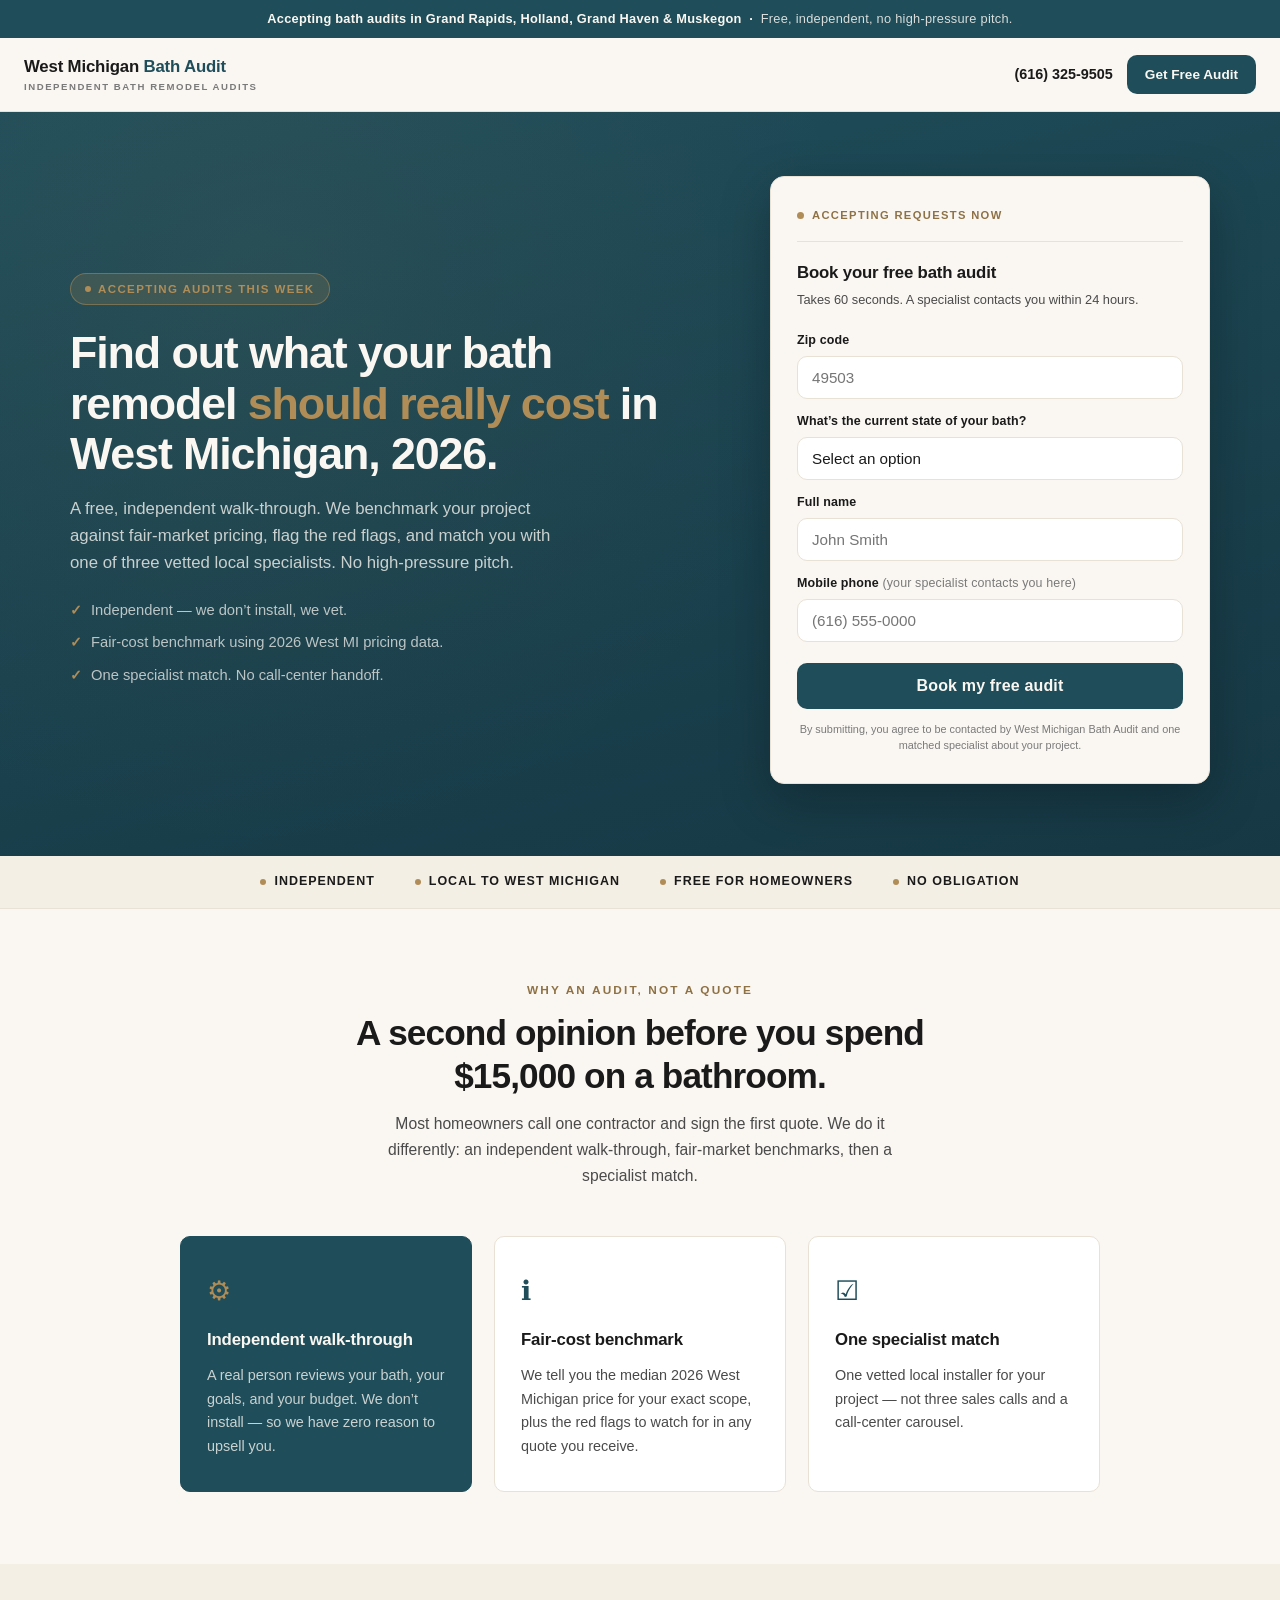
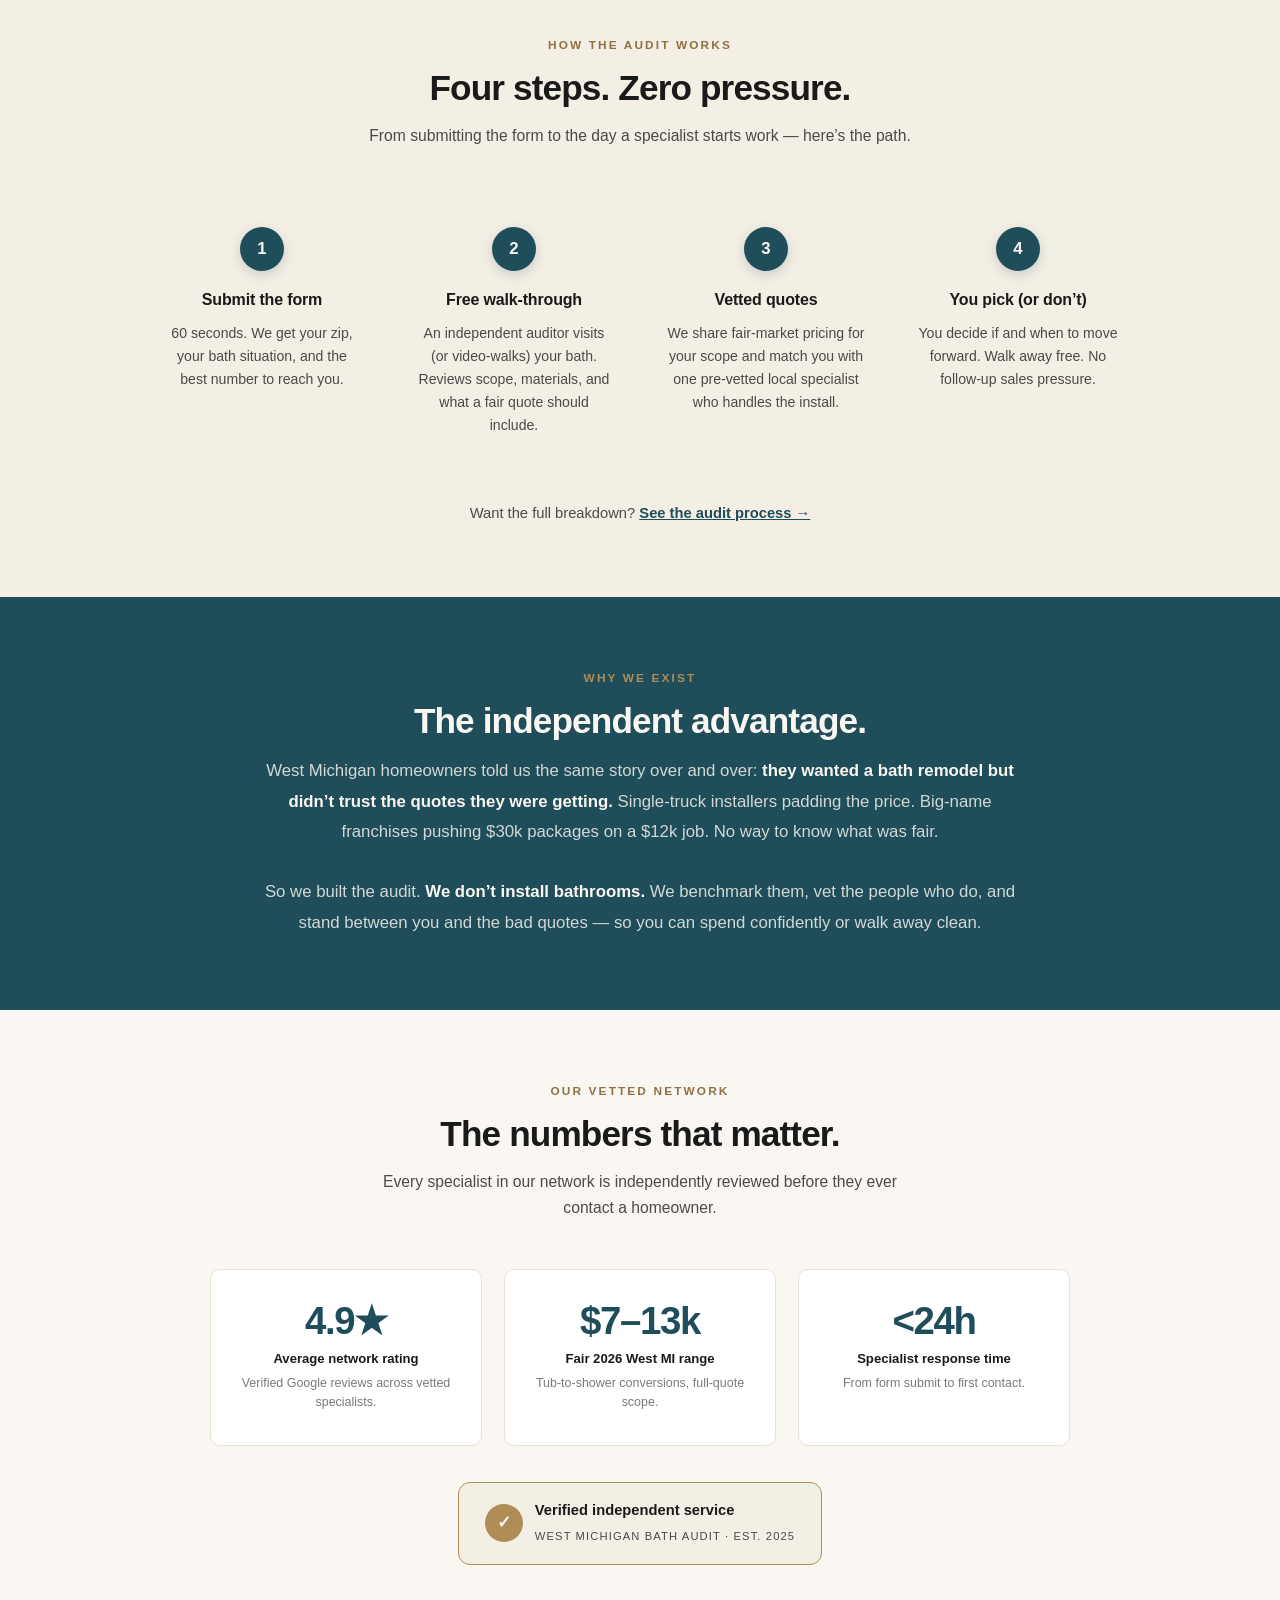
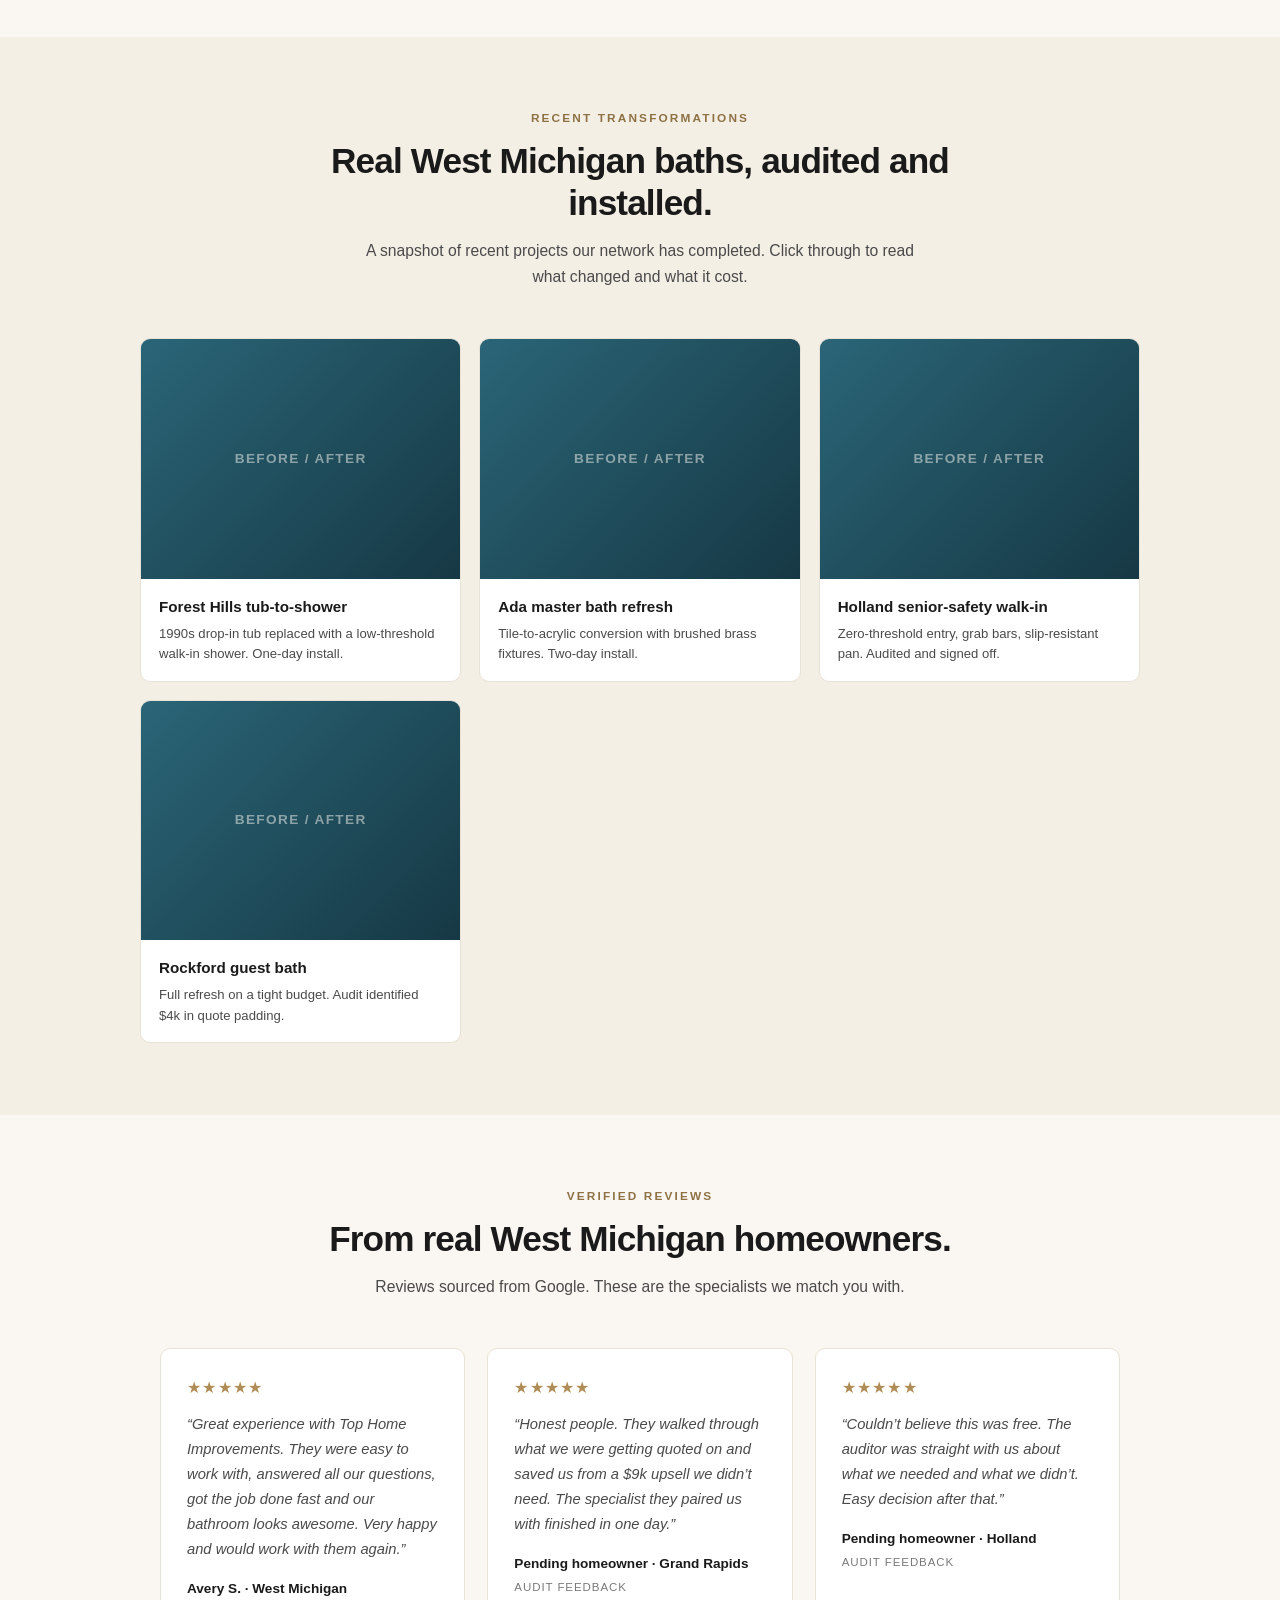
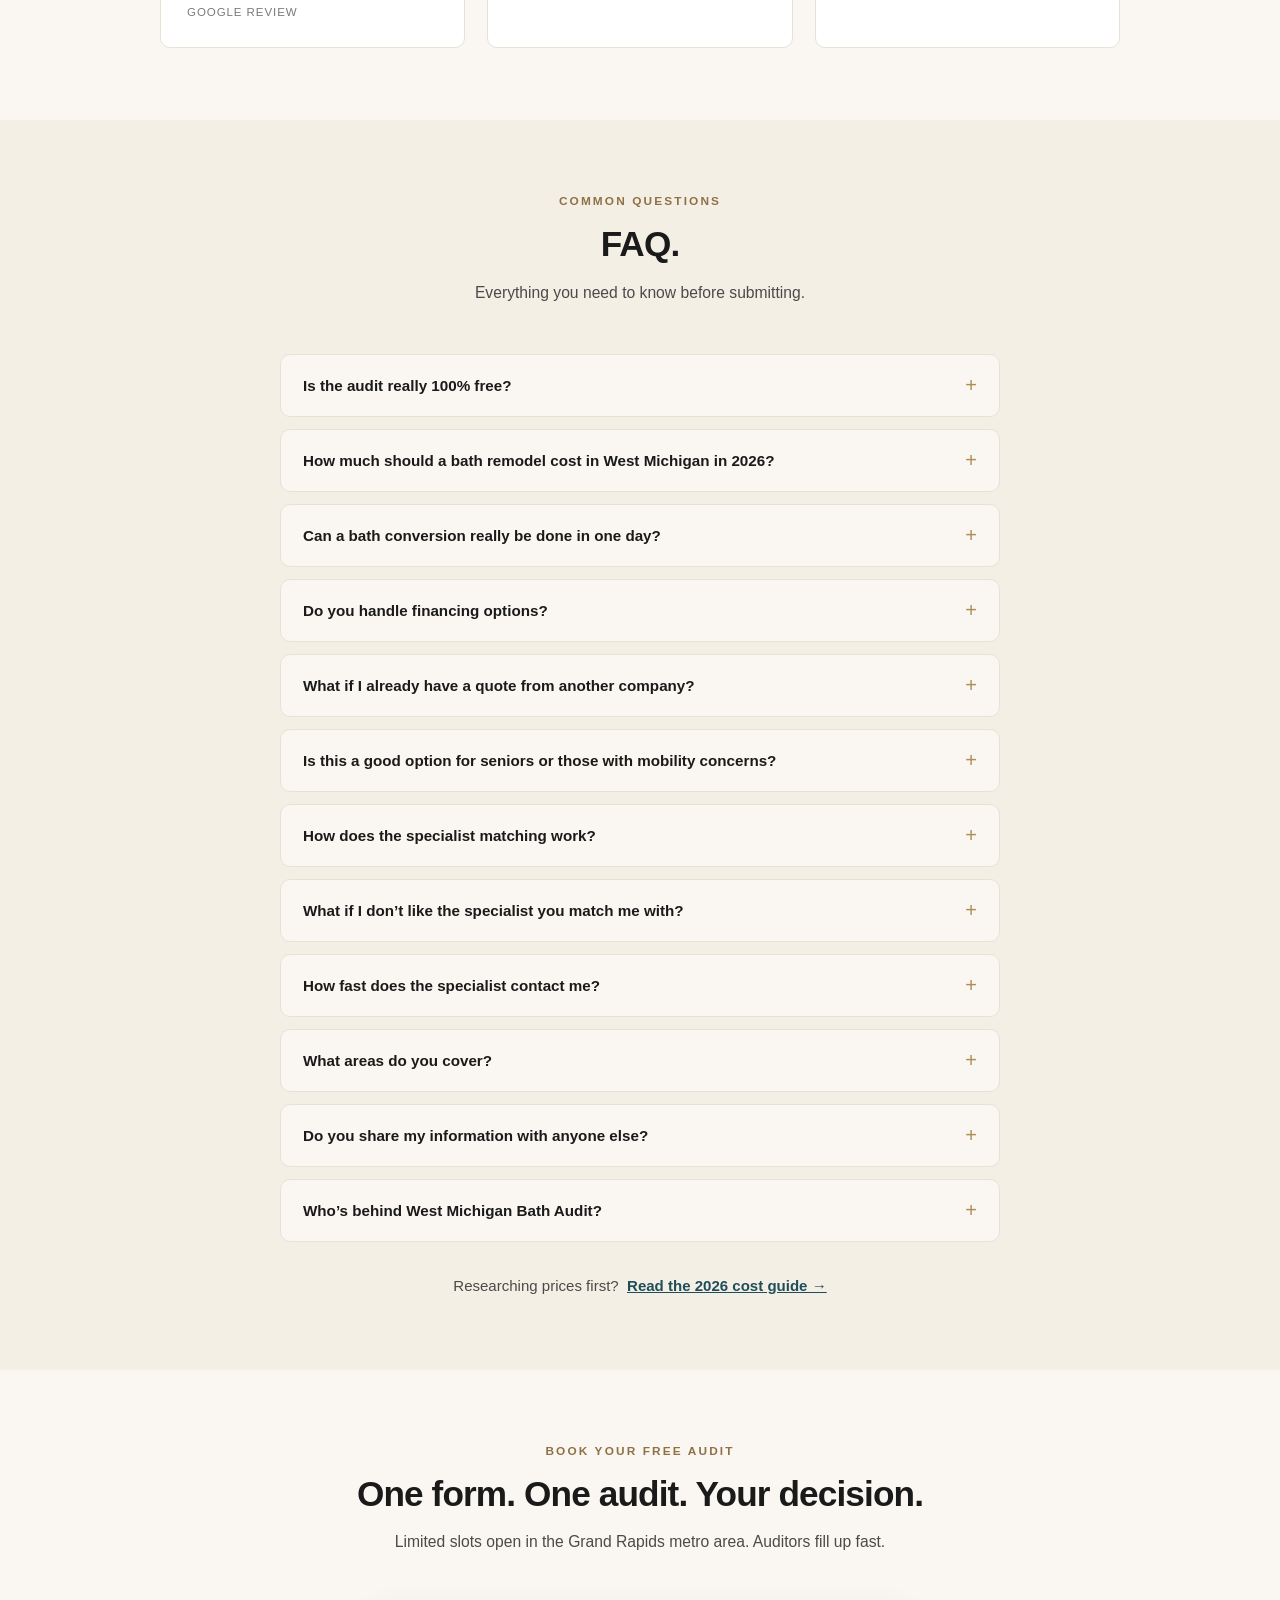
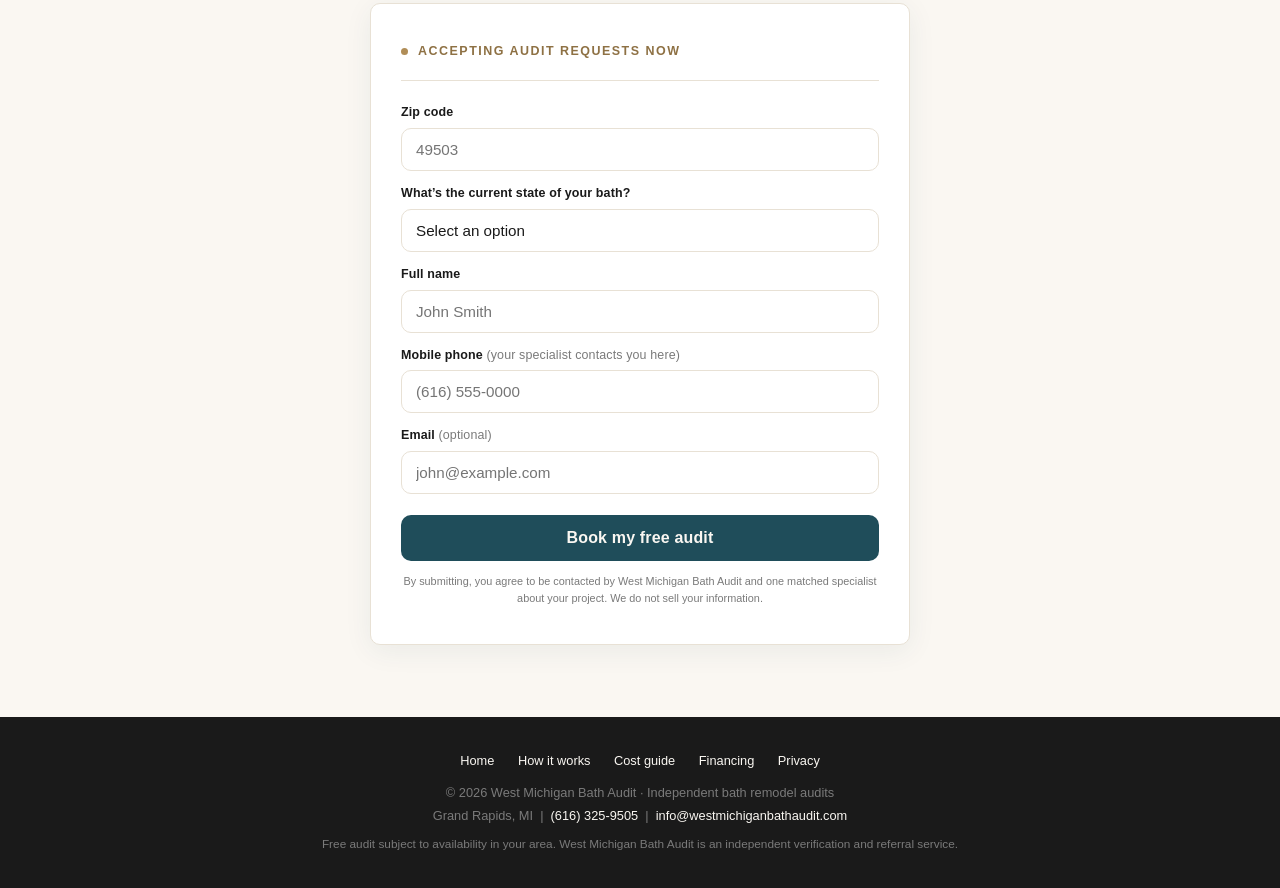
==== index.html @ 9db19066 "Add privacy-policy.html for Meta Instant Form compliance - SMS opt-in/STOP/HELP language (required f" ====
<!DOCTYPE html>
<html lang="en">
<head>
  <meta charset="UTF-8" />
  <meta name="viewport" content="width=device-width, initial-scale=1.0" />
  <title>West Michigan Bath Audit | Free, Independent Bath Remodel Audit</title>
  <meta name="description" content="An independent West Michigan bath audit. Free in-home walk-through, fair-cost benchmarks, and a vetted-contractor match — without the high-pressure pitch." />
  <link rel="icon" href="data:image/svg+xml,%3Csvg xmlns='http://www.w3.org/2000/svg' viewBox='0 0 64 64'%3E%3Crect width='64' height='64' rx='12' fill='%231F4D5A'/%3E%3Cpath d='M16 36c0-3 2-5 5-5h22c3 0 5 2 5 5v6c0 3-2 5-5 5H21c-3 0-5-2-5-5z' fill='%23FAF7F2'/%3E%3Cpath d='M22 31V22c0-3 2-5 5-5h10c3 0 5 2 5 5v9' fill='none' stroke='%23FAF7F2' stroke-width='2.5'/%3E%3C/svg%3E" />

  <!-- META PIXEL -->
  <script>
    !function(f,b,e,v,n,t,s){if(f.fbq)return;n=f.fbq=function(){n.callMethod?
    n.callMethod.apply(n,arguments):n.queue.push(arguments)};if(!f._fbq)f._fbq=n;
    n.push=n;n.loaded=!0;n.version='2.0';n.queue=[];t=b.createElement(e);t.async=!0;
    t.src=v;s=b.getElementsByTagName(e)[0];s.parentNode.insertBefore(t,s)}(window,
    document,'script','https://connect.facebook.net/en_US/fbevents.js');
    fbq('init', '2047039182913124');
    fbq('track', 'PageView');
  </script>
  <noscript><img height="1" width="1" style="display:none"
    src="https://www.facebook.com/tr?id=2047039182913124&ev=PageView&noscript=1"/></noscript>

  <style>
    *, *::before, *::after { box-sizing: border-box; margin: 0; padding: 0; }

    :root {
      --teal: #1F4D5A;
      --teal-dark: #163844;
      --teal-soft: #2A6577;
      --cream: #FAF7F2;
      --cream-warm: #F4EFE5;
      --brass: #B08D57;
      --brass-dark: #8E7144;
      --ink: #1A1A1A;
      --ink-soft: #4A4A4A;
      --ink-light: #7A7A7A;
      --line: #E8E1D5;
      --white: #FFFFFF;
      --radius: 10px;
    }

    body {
      font-family: -apple-system, BlinkMacSystemFont, 'Segoe UI', Roboto, 'Helvetica Neue', Arial, sans-serif;
      color: var(--ink);
      background: var(--cream);
      line-height: 1.6;
      -webkit-font-smoothing: antialiased;
    }

    a { color: var(--teal); }

    /* ── ALERT BAR ── */
    .alert-bar {
      background: var(--teal);
      color: var(--cream);
      text-align: center;
      padding: 9px 16px;
      font-size: 0.8rem;
      font-weight: 600;
      letter-spacing: 0.02em;
    }
    .alert-bar span { opacity: 0.85; font-weight: 400; }

    /* ── HEADER ── */
    header {
      background: var(--cream);
      border-bottom: 1px solid var(--line);
      padding: 16px 24px;
      display: flex;
      align-items: center;
      justify-content: space-between;
    }
    .logo {
      color: var(--ink);
      font-size: 1.05rem;
      font-weight: 800;
      letter-spacing: -0.01em;
    }
    .logo span { color: var(--teal); }
    .logo sub {
      display: block;
      font-size: 0.6rem;
      font-weight: 600;
      letter-spacing: 0.16em;
      text-transform: uppercase;
      color: var(--ink-light);
      margin-top: -2px;
    }
    .header-right {
      display: flex;
      align-items: center;
      gap: 14px;
    }
    .header-phone {
      color: var(--ink);
      font-weight: 700;
      font-size: 0.9rem;
      text-decoration: none;
      display: flex;
      align-items: center;
      gap: 5px;
    }
    .header-phone:hover { color: var(--teal); }
    header a.call-link {
      background: var(--teal);
      color: var(--cream);
      font-weight: 700;
      font-size: 0.85rem;
      text-decoration: none;
      padding: 9px 18px;
      border-radius: var(--radius);
      white-space: nowrap;
      transition: background 0.15s;
    }
    header a.call-link:hover { background: var(--teal-dark); }
    @media (max-width: 480px) {
      .header-phone { display: none; }
    }

    /* ── HERO ── */
    .hero {
      background: linear-gradient(165deg, var(--teal) 0%, var(--teal-dark) 100%);
      color: var(--cream);
      padding: 64px 24px 72px;
      position: relative;
    }
    .hero::before {
      content: '';
      position: absolute;
      inset: 0;
      background-image: radial-gradient(circle at 20% 20%, rgba(176,141,87,0.08) 0%, transparent 50%);
      pointer-events: none;
    }
    .hero-inner {
      max-width: 1140px;
      margin: 0 auto;
      display: grid;
      grid-template-columns: 1fr 440px;
      gap: 56px;
      align-items: center;
      position: relative;
    }
    @media (max-width: 880px) {
      .hero-inner { grid-template-columns: 1fr; gap: 40px; }
    }
    .hero-left { text-align: left; }
    @media (max-width: 880px) {
      .hero-left { text-align: center; }
    }
    .hero .badge {
      display: inline-flex;
      align-items: center;
      gap: 7px;
      background: rgba(176,141,87,0.18);
      border: 1px solid rgba(176,141,87,0.5);
      color: var(--brass);
      font-size: 0.72rem;
      font-weight: 700;
      letter-spacing: 0.12em;
      text-transform: uppercase;
      padding: 6px 14px;
      border-radius: 100px;
      margin-bottom: 22px;
    }
    .badge-dot {
      width: 6px; height: 6px;
      background: var(--brass);
      border-radius: 50%;
      animation: pulse 1.6s infinite;
    }
    @keyframes pulse {
      0%, 100% { opacity: 1; transform: scale(1); }
      50% { opacity: 0.5; transform: scale(1.3); }
    }
    .hero h1 {
      font-size: clamp(1.85rem, 4.2vw, 2.8rem);
      font-weight: 800;
      line-height: 1.12;
      margin-bottom: 18px;
      letter-spacing: -0.025em;
      color: var(--cream);
    }
    .hero h1 em {
      font-style: normal;
      color: var(--brass);
      font-weight: 800;
    }
    .hero-desc {
      font-size: 1.05rem;
      color: rgba(250,247,242,0.78);
      margin-bottom: 22px;
      max-width: 500px;
      line-height: 1.6;
    }
    @media (max-width: 880px) {
      .hero-desc { margin-left: auto; margin-right: auto; }
    }
    .hero-bullets {
      list-style: none;
      display: flex;
      flex-direction: column;
      gap: 9px;
    }
    @media (max-width: 880px) {
      .hero-bullets { align-items: center; }
    }
    .hero-bullets li {
      font-size: 0.92rem;
      color: rgba(250,247,242,0.72);
      display: flex;
      align-items: center;
      gap: 9px;
    }
    .hero-bullets li::before {
      content: '✓';
      color: var(--brass);
      font-weight: 700;
      font-size: 0.9rem;
      flex-shrink: 0;
    }

    /* ── HERO FORM CARD ── */
    .hero-form-card {
      background: var(--cream);
      border-radius: 14px;
      padding: 30px 26px;
      box-shadow: 0 16px 50px rgba(0,0,0,0.25);
      border: 1px solid var(--line);
    }
    .hero-form-card .form-title {
      font-size: 1.05rem;
      font-weight: 800;
      color: var(--ink);
      margin-bottom: 4px;
      letter-spacing: -0.01em;
    }
    .hero-form-card .form-sub {
      font-size: 0.8rem;
      color: var(--ink-soft);
      margin-bottom: 20px;
    }
    .hero-form-card .form-header {
      display: flex;
      align-items: center;
      gap: 8px;
      margin-bottom: 18px;
      padding-bottom: 16px;
      border-bottom: 1px solid var(--line);
    }
    .form-header-dot {
      width: 7px; height: 7px;
      background: var(--brass);
      border-radius: 50%;
      animation: pulse 1.6s infinite;
      flex-shrink: 0;
    }
    .hero-form-card .form-header p {
      font-size: 0.7rem;
      font-weight: 700;
      color: var(--brass-dark);
      text-transform: uppercase;
      letter-spacing: 0.12em;
    }

    /* ── SHARED FORM STYLES ── */
    .form-group { margin-bottom: 13px; }
    label {
      display: block;
      font-size: 0.78rem;
      font-weight: 700;
      color: var(--ink);
      margin-bottom: 5px;
      letter-spacing: 0.01em;
    }
    input, select {
      width: 100%;
      padding: 12px 14px;
      border: 1.5px solid var(--line);
      border-radius: var(--radius);
      font-size: 0.95rem;
      color: var(--ink);
      background: var(--white);
      transition: border-color 0.15s, box-shadow 0.15s;
      -webkit-appearance: none;
      font-family: inherit;
    }
    input:focus, select:focus {
      outline: none;
      border-color: var(--teal);
      box-shadow: 0 0 0 3px rgba(31,77,90,0.12);
    }
    .btn-submit {
      width: 100%;
      background: var(--teal);
      color: var(--cream);
      font-size: 1rem;
      font-weight: 700;
      padding: 14px;
      border: none;
      border-radius: var(--radius);
      cursor: pointer;
      margin-top: 8px;
      letter-spacing: 0.01em;
      transition: background 0.15s, transform 0.15s, box-shadow 0.15s;
      font-family: inherit;
    }
    .btn-submit:hover {
      background: var(--teal-dark);
      transform: translateY(-1px);
      box-shadow: 0 8px 24px rgba(31,77,90,0.28);
    }
    .form-disclaimer {
      text-align: center;
      font-size: 0.68rem;
      color: var(--ink-light);
      margin-top: 12px;
      line-height: 1.5;
    }
    .success-inline {
      display: none;
      text-align: center;
      padding: 22px 18px;
      background: var(--cream-warm);
      border: 1.5px solid var(--brass);
      border-radius: var(--radius);
      color: var(--brass-dark);
      font-weight: 700;
      font-size: 0.92rem;
      line-height: 1.6;
    }

    /* ── TRUST STRIP ── */
    .trust-bar {
      background: var(--cream-warm);
      border-bottom: 1px solid var(--line);
      padding: 16px 24px;
      display: flex;
      justify-content: center;
      gap: 40px;
      flex-wrap: wrap;
    }
    .trust-bar .item {
      font-size: 0.78rem;
      color: var(--ink);
      font-weight: 700;
      display: flex;
      align-items: center;
      gap: 8px;
      text-transform: uppercase;
      letter-spacing: 0.08em;
    }
    .trust-dot {
      width: 6px; height: 6px;
      background: var(--brass);
      border-radius: 50%;
      flex-shrink: 0;
    }

    /* ── SECTIONS ── */
    section { padding: 72px 24px; }
    .section-label {
      text-align: center;
      font-size: 0.74rem;
      font-weight: 700;
      letter-spacing: 0.18em;
      text-transform: uppercase;
      color: var(--brass-dark);
      margin-bottom: 12px;
    }
    h2 {
      text-align: center;
      font-size: clamp(1.55rem, 4vw, 2.2rem);
      font-weight: 800;
      color: var(--ink);
      margin-bottom: 14px;
      max-width: 680px;
      margin-left: auto;
      margin-right: auto;
      letter-spacing: -0.025em;
      line-height: 1.2;
    }
    .section-sub {
      text-align: center;
      color: var(--ink-soft);
      font-size: 0.98rem;
      max-width: 560px;
      margin: 0 auto 48px;
      line-height: 1.65;
    }

    /* ── VALUE PROP ── */
    .value-section { background: var(--cream); }
    .value-grid {
      display: grid;
      grid-template-columns: repeat(auto-fit, minmax(250px, 1fr));
      gap: 22px;
      max-width: 920px;
      margin: 0 auto;
    }
    .value-card {
      background: var(--white);
      border: 1.5px solid var(--line);
      border-radius: var(--radius);
      padding: 32px 26px;
      transition: transform 0.18s, box-shadow 0.18s;
    }
    .value-card:hover {
      transform: translateY(-3px);
      box-shadow: 0 12px 32px rgba(31,77,90,0.08);
    }
    .value-card .icon {
      font-size: 1.7rem;
      margin-bottom: 14px;
      display: block;
      color: var(--teal);
    }
    .value-card h3 {
      font-size: 1.05rem;
      font-weight: 800;
      color: var(--ink);
      margin-bottom: 10px;
      letter-spacing: -0.01em;
    }
    .value-card p {
      font-size: 0.9rem;
      color: var(--ink-soft);
      line-height: 1.65;
    }
    .value-card.highlight {
      border-color: var(--teal);
      background: var(--teal);
      color: var(--cream);
    }
    .value-card.highlight .icon { color: var(--brass); }
    .value-card.highlight h3 { color: var(--cream); }
    .value-card.highlight p { color: rgba(250,247,242,0.78); }

    /* ── HOW IT WORKS ── */
    .steps-section { background: var(--cream-warm); }
    .steps-grid {
      display: grid;
      grid-template-columns: repeat(auto-fit, minmax(220px, 1fr));
      max-width: 1000px;
      margin: 0 auto;
      gap: 8px;
    }
    .step-card {
      padding: 30px 22px;
      text-align: center;
      position: relative;
    }
    .step-num {
      width: 44px;
      height: 44px;
      border-radius: 50%;
      background: var(--teal);
      color: var(--cream);
      font-size: 1.05rem;
      font-weight: 800;
      display: flex;
      align-items: center;
      justify-content: center;
      margin: 0 auto 16px;
      box-shadow: 0 4px 12px rgba(31,77,90,0.2);
    }
    .step-card h3 {
      font-size: 1rem;
      font-weight: 800;
      margin-bottom: 9px;
      color: var(--ink);
      letter-spacing: -0.01em;
    }
    .step-card p {
      font-size: 0.88rem;
      color: var(--ink-soft);
      line-height: 1.65;
    }

    /* ── INDEPENDENT ADVANTAGE ── */
    .advantage-section {
      background: var(--teal);
      color: var(--cream);
    }
    .advantage-section h2 { color: var(--cream); }
    .advantage-section .section-label { color: var(--brass); }
    .advantage-inner {
      max-width: 780px;
      margin: 0 auto;
      text-align: center;
    }
    .advantage-body {
      font-size: 1.05rem;
      color: rgba(250,247,242,0.82);
      line-height: 1.8;
      margin-bottom: 0;
    }
    .advantage-body strong {
      color: var(--cream);
      font-weight: 700;
    }

    /* ── NETWORK STATS ── */
    .stats-section { background: var(--cream); }
    .stats-grid {
      display: grid;
      grid-template-columns: repeat(auto-fit, minmax(220px, 1fr));
      gap: 22px;
      max-width: 860px;
      margin: 0 auto 36px;
    }
    .stat-card {
      text-align: center;
      padding: 32px 22px;
      background: var(--white);
      border: 1.5px solid var(--line);
      border-radius: var(--radius);
    }
    .stat-number {
      font-size: 2.4rem;
      font-weight: 800;
      color: var(--teal);
      letter-spacing: -0.035em;
      line-height: 1;
      margin-bottom: 8px;
    }
    .stat-label {
      font-size: 0.82rem;
      font-weight: 700;
      color: var(--ink);
      margin-bottom: 5px;
    }
    .stat-desc {
      font-size: 0.78rem;
      color: var(--ink-light);
      line-height: 1.55;
    }
    .verified-seal {
      display: inline-flex;
      align-items: center;
      gap: 12px;
      background: var(--cream-warm);
      border: 1.5px solid var(--brass);
      border-radius: 12px;
      padding: 16px 26px;
      margin: 0 auto;
    }
    .seal-icon {
      width: 38px; height: 38px;
      background: var(--brass);
      border-radius: 50%;
      display: flex;
      align-items: center;
      justify-content: center;
      color: var(--cream);
      font-size: 1.05rem;
      font-weight: 800;
      flex-shrink: 0;
    }
    .seal-text { text-align: left; }
    .seal-text strong {
      display: block;
      font-size: 0.92rem;
      color: var(--ink);
      font-weight: 800;
    }
    .seal-text span {
      font-size: 0.7rem;
      color: var(--ink-soft);
      text-transform: uppercase;
      letter-spacing: 0.1em;
    }

    /* ── GALLERY ── */
    .gallery-section { background: var(--cream-warm); }
    .gallery-grid {
      display: grid;
      grid-template-columns: repeat(auto-fit, minmax(260px, 1fr));
      gap: 18px;
      max-width: 1000px;
      margin: 0 auto;
    }
    .gallery-card {
      background: var(--white);
      border: 1.5px solid var(--line);
      border-radius: var(--radius);
      overflow: hidden;
    }
    .gallery-img {
      aspect-ratio: 4 / 3;
      background: linear-gradient(135deg, var(--teal-soft) 0%, var(--teal-dark) 100%);
      display: flex;
      align-items: center;
      justify-content: center;
      color: rgba(250,247,242,0.5);
      font-size: 0.85rem;
      font-weight: 600;
      letter-spacing: 0.1em;
      text-transform: uppercase;
    }
    .gallery-meta {
      padding: 16px 18px;
    }
    .gallery-meta h4 {
      font-size: 0.95rem;
      font-weight: 800;
      color: var(--ink);
      margin-bottom: 5px;
    }
    .gallery-meta p {
      font-size: 0.82rem;
      color: var(--ink-soft);
      line-height: 1.55;
    }

    /* ── REVIEWS ── */
    .reviews-section { background: var(--cream); }
    .reviews-grid {
      display: grid;
      grid-template-columns: repeat(auto-fit, minmax(280px, 1fr));
      gap: 22px;
      max-width: 960px;
      margin: 0 auto;
    }
    .review-card {
      background: var(--white);
      border: 1.5px solid var(--line);
      border-radius: var(--radius);
      padding: 26px;
    }
    .review-stars {
      color: var(--brass);
      font-size: 0.98rem;
      margin-bottom: 12px;
      letter-spacing: 0.08em;
    }
    .review-text {
      font-size: 0.92rem;
      color: var(--ink-soft);
      line-height: 1.7;
      margin-bottom: 16px;
      font-style: italic;
    }
    .review-author {
      font-size: 0.85rem;
      font-weight: 700;
      color: var(--ink);
    }
    .review-source {
      font-size: 0.72rem;
      color: var(--ink-light);
      margin-top: 3px;
      text-transform: uppercase;
      letter-spacing: 0.08em;
    }

    /* ── FAQ ── */
    .faq-section { background: var(--cream-warm); }
    .faq-list {
      max-width: 720px;
      margin: 0 auto;
      display: flex;
      flex-direction: column;
      gap: 12px;
    }
    .faq-item {
      background: var(--cream);
      border: 1.5px solid var(--line);
      border-radius: var(--radius);
      overflow: hidden;
    }
    .faq-q {
      width: 100%;
      background: none;
      border: none;
      padding: 19px 22px;
      text-align: left;
      font-size: 0.95rem;
      font-weight: 700;
      color: var(--ink);
      cursor: pointer;
      display: flex;
      justify-content: space-between;
      align-items: center;
      gap: 12px;
      font-family: inherit;
    }
    .faq-q:hover { color: var(--teal); }
    .faq-icon {
      font-size: 1.25rem;
      color: var(--brass);
      flex-shrink: 0;
      transition: transform 0.2s;
      font-weight: 400;
    }
    .faq-a {
      max-height: 0;
      overflow: hidden;
      transition: max-height 0.35s ease;
      font-size: 0.92rem;
      color: var(--ink-soft);
      line-height: 1.7;
    }
    .faq-a-inner { padding: 0 22px 20px; }
    .faq-item.open .faq-a { max-height: 400px; }
    .faq-item.open .faq-icon { transform: rotate(45deg); }

    /* ── BOTTOM FORM ── */
    .form-section { background: var(--cream); }
    .bottom-form-wrap {
      max-width: 540px;
      margin: 0 auto;
      background: var(--white);
      border-radius: var(--radius);
      border: 1.5px solid var(--line);
      padding: 38px 30px;
      box-shadow: 0 6px 28px rgba(31,77,90,0.07);
    }
    .bottom-form-wrap .form-header {
      display: flex;
      align-items: center;
      gap: 10px;
      margin-bottom: 22px;
      padding-bottom: 18px;
      border-bottom: 1px solid var(--line);
    }
    .bottom-form-wrap .form-header p {
      font-size: 0.78rem;
      font-weight: 700;
      color: var(--brass-dark);
      text-transform: uppercase;
      letter-spacing: 0.12em;
    }
    #bottom-success {
      display: none;
      text-align: center;
      padding: 34px 26px;
      background: var(--cream-warm);
      border: 1.5px solid var(--brass);
      border-radius: var(--radius);
      color: var(--brass-dark);
      font-weight: 700;
      font-size: 1.02rem;
      max-width: 540px;
      margin: 0 auto;
      line-height: 1.65;
    }

    /* ── EXIT POPUP ── */
    .popup-overlay {
      display: none;
      position: fixed;
      inset: 0;
      background: rgba(22, 56, 68, 0.7);
      z-index: 1000;
      align-items: center;
      justify-content: center;
      padding: 20px;
      backdrop-filter: blur(2px);
    }
    .popup-overlay.active { display: flex; }
    .popup-box {
      background: var(--cream);
      border-radius: 14px;
      padding: 38px 30px;
      max-width: 480px;
      width: 100%;
      position: relative;
      box-shadow: 0 20px 60px rgba(0,0,0,0.4);
    }
    .popup-close {
      position: absolute;
      top: 14px; right: 16px;
      background: none;
      border: none;
      font-size: 1.45rem;
      cursor: pointer;
      color: var(--ink-light);
      line-height: 1;
    }
    .popup-close:hover { color: var(--ink); }
    .popup-badge {
      display: inline-block;
      background: var(--cream-warm);
      border: 1px solid var(--brass);
      color: var(--brass-dark);
      font-size: 0.7rem;
      font-weight: 700;
      letter-spacing: 0.14em;
      text-transform: uppercase;
      padding: 5px 14px;
      border-radius: 100px;
      margin-bottom: 16px;
    }
    .popup-box h3 {
      font-size: 1.35rem;
      font-weight: 800;
      color: var(--ink);
      line-height: 1.2;
      margin-bottom: 10px;
      letter-spacing: -0.02em;
    }
    .popup-box p {
      font-size: 0.92rem;
      color: var(--ink-soft);
      margin-bottom: 22px;
      line-height: 1.6;
    }
    #popup-success {
      display: none;
      text-align: center;
      padding: 18px;
      color: var(--brass-dark);
      font-weight: 700;
      font-size: 0.92rem;
    }

    /* ── STICKY MOBILE CTA ── */
    .sticky-cta {
      display: none;
      position: fixed;
      bottom: 0; left: 0; right: 0;
      background: var(--teal);
      padding: 14px 20px;
      z-index: 900;
      box-shadow: 0 -4px 20px rgba(0,0,0,0.18);
    }
    .sticky-cta a {
      display: block;
      text-align: center;
      color: var(--cream);
      font-weight: 700;
      font-size: 1rem;
      text-decoration: none;
      letter-spacing: 0.01em;
    }
    @media (max-width: 768px) {
      .sticky-cta { display: block; }
      body { padding-bottom: 58px; }
    }

    /* ── FOOTER ── */
    footer {
      background: var(--ink);
      color: var(--ink-light);
      text-align: center;
      padding: 32px 24px;
      font-size: 0.8rem;
      line-height: 1.85;
    }
    footer a {
      color: var(--cream);
      text-decoration: none;
    }
    footer a:hover { color: var(--brass); }
    .footer-links {
      margin-bottom: 8px;
    }
    .footer-links a {
      margin: 0 10px;
    }

    @media (max-width: 560px) {
      section { padding: 56px 20px; }
      .trust-bar { gap: 20px; padding: 14px 18px; }
      .bottom-form-wrap { padding: 26px 20px; }
    }
  </style>
</head>
<body>

  <!-- ALERT BAR -->
  <div class="alert-bar">
    Accepting bath audits in Grand Rapids, Holland, Grand Haven &amp; Muskegon&nbsp;&nbsp;&middot;&nbsp;&nbsp;<span>Free, independent, no high-pressure pitch.</span>
  </div>

  <!-- HEADER -->
  <header>
    <div class="logo">
      West Michigan <span>Bath Audit</span>
      <sub>Independent Bath Remodel Audits</sub>
    </div>
    <div class="header-right">
      <a class="header-phone" href="tel:+16163259505">(616) 325-9505</a>
      <a class="call-link" href="#form">Get Free Audit</a>
    </div>
  </header>

  <!-- HERO -->
  <section class="hero">
    <div class="hero-inner">
      <div class="hero-left">
        <div class="badge">
          <span class="badge-dot"></span>
          Accepting audits this week
        </div>
        <h1>Find out what your bath remodel <em>should really cost</em> in West Michigan, 2026.</h1>
        <p class="hero-desc">A free, independent walk-through. We benchmark your project against fair-market pricing, flag the red flags, and match you with one of three vetted local specialists. No high-pressure pitch.</p>
        <ul class="hero-bullets">
          <li>Independent &mdash; we don&rsquo;t install, we vet.</li>
          <li>Fair-cost benchmark using 2026 West MI pricing data.</li>
          <li>One specialist match. No call-center handoff.</li>
        </ul>
      </div>

      <div class="hero-form-card">
        <div class="form-header">
          <span class="form-header-dot"></span>
          <p>Accepting requests now</p>
        </div>
        <p class="form-title">Book your free bath audit</p>
        <p class="form-sub">Takes 60 seconds. A specialist contacts you within 24 hours.</p>

        <form id="hero-form" method="POST">
          <input type="hidden" name="lead_id" id="hero-lead-id" />
          <input type="hidden" name="city" id="hero-city" />
          <div class="form-group">
            <label for="h-zip">Zip code</label>
            <input type="text" id="h-zip" name="zip" placeholder="49503" required inputmode="numeric" maxlength="5" />
          </div>
          <div class="form-group">
            <label for="h-bath-condition">What&rsquo;s the current state of your bath?</label>
            <select id="h-bath-condition" name="bath_condition">
              <option value="" disabled selected>Select an option</option>
              <option value="Old/Dated">Old or dated</option>
              <option value="Leaking/Water Damage">Leaking or water damage</option>
              <option value="Unsafe for Seniors">Unsafe for seniors</option>
              <option value="Just Want an Upgrade">Just want an upgrade</option>
            </select>
          </div>
          <div class="form-group">
            <label for="h-name">Full name</label>
            <input type="text" id="h-name" name="name" placeholder="John Smith" required autocomplete="name" />
          </div>
          <div class="form-group">
            <label for="h-phone">Mobile phone <span style="font-weight:400;color:var(--ink-light);">(your specialist contacts you here)</span></label>
            <input type="tel" id="h-phone" name="phone" placeholder="(616) 555-0000" required autocomplete="tel" />
          </div>
          <button type="submit" class="btn-submit">Book my free audit</button>
          <p class="form-disclaimer">By submitting, you agree to be contacted by West Michigan Bath Audit and one matched specialist about your project.</p>
        </form>
        <div class="success-inline" id="hero-success">
          You&rsquo;re in. A specialist will contact you within 24 hours.
        </div>
      </div>
    </div>
  </section>

  <!-- TRUST STRIP -->
  <div class="trust-bar">
    <div class="item"><span class="trust-dot"></span> Independent</div>
    <div class="item"><span class="trust-dot"></span> Local to West Michigan</div>
    <div class="item"><span class="trust-dot"></span> Free for homeowners</div>
    <div class="item"><span class="trust-dot"></span> No obligation</div>
  </div>

  <!-- VALUE PROP -->
  <section class="value-section">
    <p class="section-label">Why an audit, not a quote</p>
    <h2>A second opinion before you spend $15,000 on a bathroom.</h2>
    <p class="section-sub">Most homeowners call one contractor and sign the first quote. We do it differently: an independent walk-through, fair-market benchmarks, then a specialist match.</p>
    <div class="value-grid">
      <div class="value-card highlight">
        <span class="icon">&#9881;</span>
        <h3>Independent walk-through</h3>
        <p>A real person reviews your bath, your goals, and your budget. We don&rsquo;t install &mdash; so we have zero reason to upsell you.</p>
      </div>
      <div class="value-card">
        <span class="icon">&#8505;</span>
        <h3>Fair-cost benchmark</h3>
        <p>We tell you the median 2026 West Michigan price for your exact scope, plus the red flags to watch for in any quote you receive.</p>
      </div>
      <div class="value-card">
        <span class="icon">&#9745;</span>
        <h3>One specialist match</h3>
        <p>One vetted local installer for your project &mdash; not three sales calls and a call-center carousel.</p>
      </div>
    </div>
  </section>

  <!-- HOW IT WORKS -->
  <section class="steps-section">
    <p class="section-label">How the audit works</p>
    <h2>Four steps. Zero pressure.</h2>
    <p class="section-sub">From submitting the form to the day a specialist starts work &mdash; here&rsquo;s the path.</p>
    <div class="steps-grid">
      <div class="step-card">
        <div class="step-num">1</div>
        <h3>Submit the form</h3>
        <p>60 seconds. We get your zip, your bath situation, and the best number to reach you.</p>
      </div>
      <div class="step-card">
        <div class="step-num">2</div>
        <h3>Free walk-through</h3>
        <p>An independent auditor visits (or video-walks) your bath. Reviews scope, materials, and what a fair quote should include.</p>
      </div>
      <div class="step-card">
        <div class="step-num">3</div>
        <h3>Vetted quotes</h3>
        <p>We share fair-market pricing for your scope and match you with one pre-vetted local specialist who handles the install.</p>
      </div>
      <div class="step-card">
        <div class="step-num">4</div>
        <h3>You pick (or don&rsquo;t)</h3>
        <p>You decide if and when to move forward. Walk away free. No follow-up sales pressure.</p>
      </div>
    </div>
    <p style="text-align:center;margin-top:34px;font-size:0.92rem;color:var(--ink-soft);">
      Want the full breakdown? <a href="/process.html" style="color:var(--teal);font-weight:700;">See the audit process &rarr;</a>
    </p>
  </section>

  <!-- INDEPENDENT ADVANTAGE -->
  <section class="advantage-section">
    <p class="section-label">Why we exist</p>
    <h2>The independent advantage.</h2>
    <div class="advantage-inner">
      <p class="advantage-body">West Michigan homeowners told us the same story over and over: <strong>they wanted a bath remodel but didn&rsquo;t trust the quotes they were getting.</strong> Single-truck installers padding the price. Big-name franchises pushing $30k packages on a $12k job. No way to know what was fair.<br><br>So we built the audit. <strong>We don&rsquo;t install bathrooms.</strong> We benchmark them, vet the people who do, and stand between you and the bad quotes &mdash; so you can spend confidently or walk away clean.</p>
    </div>
  </section>

  <!-- NETWORK STATS -->
  <section class="stats-section">
    <p class="section-label">Our vetted network</p>
    <h2>The numbers that matter.</h2>
    <p class="section-sub">Every specialist in our network is independently reviewed before they ever contact a homeowner.</p>
    <div class="stats-grid">
      <div class="stat-card">
        <div class="stat-number">4.9&#9733;</div>
        <div class="stat-label">Average network rating</div>
        <div class="stat-desc">Verified Google reviews across vetted specialists.</div>
      </div>
      <div class="stat-card">
        <div class="stat-number">$7&ndash;13k</div>
        <div class="stat-label">Fair 2026 West MI range</div>
        <div class="stat-desc">Tub-to-shower conversions, full-quote scope.</div>
      </div>
      <div class="stat-card">
        <div class="stat-number">&lt;24h</div>
        <div class="stat-label">Specialist response time</div>
        <div class="stat-desc">From form submit to first contact.</div>
      </div>
    </div>
    <div style="text-align:center;">
      <div class="verified-seal">
        <div class="seal-icon">&#10003;</div>
        <div class="seal-text">
          <strong>Verified independent service</strong>
          <span>West Michigan Bath Audit &middot; Est. 2025</span>
        </div>
      </div>
    </div>
  </section>

  <!-- GALLERY -->
  <section class="gallery-section">
    <p class="section-label">Recent transformations</p>
    <h2>Real West Michigan baths, audited and installed.</h2>
    <p class="section-sub">A snapshot of recent projects our network has completed. Click through to read what changed and what it cost.</p>
    <div class="gallery-grid">
      <div class="gallery-card">
        <div class="gallery-img">Before / after</div>
        <div class="gallery-meta">
          <h4>Forest Hills tub-to-shower</h4>
          <p>1990s drop-in tub replaced with a low-threshold walk-in shower. One-day install.</p>
        </div>
      </div>
      <div class="gallery-card">
        <div class="gallery-img">Before / after</div>
        <div class="gallery-meta">
          <h4>Ada master bath refresh</h4>
          <p>Tile-to-acrylic conversion with brushed brass fixtures. Two-day install.</p>
        </div>
      </div>
      <div class="gallery-card">
        <div class="gallery-img">Before / after</div>
        <div class="gallery-meta">
          <h4>Holland senior-safety walk-in</h4>
          <p>Zero-threshold entry, grab bars, slip-resistant pan. Audited and signed off.</p>
        </div>
      </div>
      <div class="gallery-card">
        <div class="gallery-img">Before / after</div>
        <div class="gallery-meta">
          <h4>Rockford guest bath</h4>
          <p>Full refresh on a tight budget. Audit identified $4k in quote padding.</p>
        </div>
      </div>
    </div>
  </section>

  <!-- REVIEWS -->
  <section class="reviews-section">
    <p class="section-label">Verified reviews</p>
    <h2>From real West Michigan homeowners.</h2>
    <p class="section-sub">Reviews sourced from Google. These are the specialists we match you with.</p>
    <div class="reviews-grid">
      <div class="review-card">
        <div class="review-stars">&#9733;&#9733;&#9733;&#9733;&#9733;</div>
        <p class="review-text">&ldquo;Great experience with Top Home Improvements. They were easy to work with, answered all our questions, got the job done fast and our bathroom looks awesome. Very happy and would work with them again.&rdquo;</p>
        <div class="review-author">Avery S. &middot; West Michigan</div>
        <div class="review-source">Google review</div>
      </div>
      <div class="review-card">
        <div class="review-stars">&#9733;&#9733;&#9733;&#9733;&#9733;</div>
        <p class="review-text">&ldquo;Honest people. They walked through what we were getting quoted on and saved us from a $9k upsell we didn&rsquo;t need. The specialist they paired us with finished in one day.&rdquo;</p>
        <div class="review-author">Pending homeowner &middot; Grand Rapids</div>
        <div class="review-source">Audit feedback</div>
      </div>
      <div class="review-card">
        <div class="review-stars">&#9733;&#9733;&#9733;&#9733;&#9733;</div>
        <p class="review-text">&ldquo;Couldn&rsquo;t believe this was free. The auditor was straight with us about what we needed and what we didn&rsquo;t. Easy decision after that.&rdquo;</p>
        <div class="review-author">Pending homeowner &middot; Holland</div>
        <div class="review-source">Audit feedback</div>
      </div>
    </div>
  </section>

  <!-- FAQ -->
  <section class="faq-section">
    <p class="section-label">Common questions</p>
    <h2>FAQ.</h2>
    <p class="section-sub">Everything you need to know before submitting.</p>
    <div class="faq-list">
      <div class="faq-item">
        <button class="faq-q">Is the audit really 100% free? <span class="faq-icon">+</span></button>
        <div class="faq-a"><div class="faq-a-inner">Yes. We are an independent matching service funded by our network of vetted bath specialists. There is no charge to the homeowner &mdash; ever. If anyone asks you for a fee, that is not us.</div></div>
      </div>
      <div class="faq-item">
        <button class="faq-q">How much should a bath remodel cost in West Michigan in 2026? <span class="faq-icon">+</span></button>
        <div class="faq-a"><div class="faq-a-inner">A fair Grand Rapids tub-to-shower conversion lands between $7,000 and $10,000 cash. A senior-safety walk-in shower runs $9,000&ndash;$13,500. Full master refreshes range $18,000&ndash;$32,000 depending on scope. Our full <a href="/cost-guide.html">2026 cost guide</a> has the breakdown.</div></div>
      </div>
      <div class="faq-item">
        <button class="faq-q">Can a bath conversion really be done in one day? <span class="faq-icon">+</span></button>
        <div class="faq-a"><div class="faq-a-inner">Yes for most standard tub-to-shower conversions and liner installs. Specialists use pre-fabricated acrylic systems measured, ordered, and installed in a single visit. More complex custom work may take an extra day &mdash; your specialist will be upfront about the timeline before any work begins.</div></div>
      </div>
      <div class="faq-item">
        <button class="faq-q">Do you handle financing options? <span class="faq-icon">+</span></button>
        <div class="faq-a"><div class="faq-a-inner">Most network specialists offer financing through partners like GreenSky, Synchrony, or Hearth &mdash; typically 12&ndash;120 month terms with promotional 0% periods available for qualified buyers. We break down the options on our <a href="/financing.html">financing page</a>.</div></div>
      </div>
      <div class="faq-item">
        <button class="faq-q">What if I already have a quote from another company? <span class="faq-icon">+</span></button>
        <div class="faq-a"><div class="faq-a-inner">Perfect. Many homeowners use our independent audit as a second opinion &mdash; to verify the quote covers the right scope, uses quality materials, and isn&rsquo;t padding the price. Bring the existing quote to your audit and our auditor will walk through it with you line by line.</div></div>
      </div>
      <div class="faq-item">
        <button class="faq-q">Is this a good option for seniors or those with mobility concerns? <span class="faq-icon">+</span></button>
        <div class="faq-a"><div class="faq-a-inner">Absolutely. Walk-in shower conversions with low or zero-threshold entries, built-in grab bars, and slip-resistant flooring are one of our most common projects. Many network specialists are certified in accessible bath design and can work within ADA guidelines.</div></div>
      </div>
      <div class="faq-item">
        <button class="faq-q">How does the specialist matching work? <span class="faq-icon">+</span></button>
        <div class="faq-a"><div class="faq-a-inner">After your audit, we hand you off to one specialist whose capacity, geography, and project type match yours. We don&rsquo;t route you into a three-quote bidding war. One match, one quote, your choice.</div></div>
      </div>
      <div class="faq-item">
        <button class="faq-q">What if I don&rsquo;t like the specialist you match me with? <span class="faq-icon">+</span></button>
        <div class="faq-a"><div class="faq-a-inner">Tell us. We&rsquo;ll pull them and match you with the next specialist in our network. Our reputation depends on the homeowner experience, not on closing a single match.</div></div>
      </div>
      <div class="faq-item">
        <button class="faq-q">How fast does the specialist contact me? <span class="faq-icon">+</span></button>
        <div class="faq-a"><div class="faq-a-inner">Within 24 hours of submitting the form &mdash; almost always faster. If something delays the response, our team will reach out personally.</div></div>
      </div>
      <div class="faq-item">
        <button class="faq-q">What areas do you cover? <span class="faq-icon">+</span></button>
        <div class="faq-a"><div class="faq-a-inner">All of West Michigan: Grand Rapids metro, Holland, Grand Haven, Muskegon, Rockford, Forest Hills, Ada, Caledonia, Hudsonville, Zeeland, and surrounding communities. If you&rsquo;re outside the area, submit the form and we&rsquo;ll let you know if we can match you.</div></div>
      </div>
      <div class="faq-item">
        <button class="faq-q">Do you share my information with anyone else? <span class="faq-icon">+</span></button>
        <div class="faq-a"><div class="faq-a-inner">Only with the one specialist we match you with. We don&rsquo;t sell leads to third parties, we don&rsquo;t send your info to call centers, and we don&rsquo;t put you on a marketing list.</div></div>
      </div>
      <div class="faq-item">
        <button class="faq-q">Who&rsquo;s behind West Michigan Bath Audit? <span class="faq-icon">+</span></button>
        <div class="faq-a"><div class="faq-a-inner">A small West Michigan team built around one principle: homeowners deserve a fair second opinion before signing a remodel contract. We&rsquo;re local, independent, and answerable to the homeowners we serve.</div></div>
      </div>
    </div>
    <p style="text-align:center; margin-top: 32px; font-size: 0.94rem; color: var(--ink-soft);">
      Researching prices first? &nbsp;<a href="/cost-guide.html" style="color: var(--teal); font-weight: 700;">Read the 2026 cost guide &rarr;</a>
    </p>
  </section>

  <!-- BOTTOM FORM -->
  <section class="form-section" id="form">
    <p class="section-label">Book your free audit</p>
    <h2>One form. One audit. Your decision.</h2>
    <p class="section-sub">Limited slots open in the Grand Rapids metro area. Auditors fill up fast.</p>

    <div class="bottom-form-wrap">
      <div class="form-header">
        <span class="form-header-dot"></span>
        <p>Accepting audit requests now</p>
      </div>
      <form id="bottom-form" method="POST">
        <input type="hidden" name="lead_id" id="bottom-lead-id" />
        <input type="hidden" name="city" id="bottom-city" />
        <div class="form-group">
          <label for="b-zip">Zip code</label>
          <input type="text" id="b-zip" name="zip" placeholder="49503" required inputmode="numeric" maxlength="5" />
        </div>
        <div class="form-group">
          <label for="b-bath-condition">What&rsquo;s the current state of your bath?</label>
          <select id="b-bath-condition" name="bath_condition">
            <option value="" disabled selected>Select an option</option>
            <option value="Old/Dated">Old or dated</option>
            <option value="Leaking/Water Damage">Leaking or water damage</option>
            <option value="Unsafe for Seniors">Unsafe for seniors</option>
            <option value="Just Want an Upgrade">Just want an upgrade</option>
          </select>
        </div>
        <div class="form-group">
          <label for="b-name">Full name</label>
          <input type="text" id="b-name" name="name" placeholder="John Smith" required autocomplete="name" />
        </div>
        <div class="form-group">
          <label for="b-phone">Mobile phone <span style="font-weight:400;color:var(--ink-light);">(your specialist contacts you here)</span></label>
          <input type="tel" id="b-phone" name="phone" placeholder="(616) 555-0000" required autocomplete="tel" />
        </div>
        <div class="form-group">
          <label for="b-email">Email <span style="font-weight:400;color:var(--ink-light);">(optional)</span></label>
          <input type="email" id="b-email" name="email" placeholder="john@example.com" autocomplete="email" />
        </div>
        <button type="submit" class="btn-submit">Book my free audit</button>
        <p class="form-disclaimer">By submitting, you agree to be contacted by West Michigan Bath Audit and one matched specialist about your project. We do not sell your information.</p>
      </form>
      <div id="bottom-success">
        You&rsquo;re in the queue.<br>
        <span style="font-weight:400;color:var(--ink-soft);">A specialist will contact you within 24 hours.</span>
      </div>
    </div>
  </section>

  <!-- FOOTER -->
  <footer>
    <div class="footer-links">
      <a href="/">Home</a>
      <a href="/process.html">How it works</a>
      <a href="/cost-guide.html">Cost guide</a>
      <a href="/financing.html">Financing</a>
      <a href="/privacy-policy.html">Privacy</a>
    </div>
    <p>&copy; 2026 West Michigan Bath Audit &middot; Independent bath remodel audits</p>
    <p>Grand Rapids, MI &nbsp;|&nbsp; <a href="tel:+16163259505">(616) 325-9505</a> &nbsp;|&nbsp; <a href="mailto:info@westmichiganbathaudit.com">info@westmichiganbathaudit.com</a></p>
    <p style="margin-top:6px;color:var(--ink-light);font-size:0.74rem;">Free audit subject to availability in your area. West Michigan Bath Audit is an independent verification and referral service.</p>
  </footer>

  <!-- STICKY MOBILE CTA -->
  <div class="sticky-cta">
    <a href="#form">Book my free audit &rarr;</a>
  </div>

  <!-- EXIT POPUP -->
  <div class="popup-overlay" id="exit-popup">
    <div class="popup-box">
      <button class="popup-close" id="popup-close">&times;</button>
      <div class="popup-badge">Before you go</div>
      <h3>Get the 2026 West Michigan cost guide.</h3>
      <p>Median prices for every common bath scope, the five red flags in any quote, and what to ask every contractor before you sign. Free. No spam.</p>

      <form id="popup-form" method="POST">
        <input type="hidden" name="lead_id" id="popup-lead-id" />
        <input type="hidden" name="city" id="popup-city" />
        <input type="hidden" name="source" value="Exit Popup" />
        <div class="form-group">
          <label for="p-zip">Zip code</label>
          <input type="text" id="p-zip" name="zip" placeholder="49503" required inputmode="numeric" maxlength="5" />
        </div>
        <div class="form-group">
          <label for="p-name">Full name</label>
          <input type="text" id="p-name" name="name" placeholder="John Smith" required autocomplete="name" />
        </div>
        <div class="form-group">
          <label for="p-phone">Mobile phone</label>
          <input type="tel" id="p-phone" name="phone" placeholder="(616) 555-0000" required autocomplete="tel" />
        </div>
        <button type="submit" class="btn-submit">Send me the guide</button>
        <p class="form-disclaimer">We&rsquo;ll text the guide link. You can opt out anytime.</p>
      </form>
      <div id="popup-success">You&rsquo;re in. The guide is on its way.</div>
    </div>
  </div>

  <script>
    // ── BACKEND ENDPOINT CONFIG ──
    // Change this once after `wrangler deploy` returns your Worker URL.
    // The Worker exposes POST /lead (real submissions) and POST /partial (abandonment).
    const WBA_BACKEND = 'https://wba-backend.kadenelzinga.workers.dev';

    // ── VISITOR ID (persists across sessions) ──
    const LS = {
      vid: 'wmba_visitor_id',
      visits: 'wmba_visit_count',
      lastSeen: 'wmba_last_seen',
      formCache: 'wmba_form_cache',
      partialSent: 'wmba_partial_sent'
    };

    function uuid() {
      return 'V-' + Date.now().toString(36).toUpperCase() + '-' +
        Math.random().toString(36).substring(2, 9).toUpperCase();
    }

    let visitorId = localStorage.getItem(LS.vid);
    if (!visitorId) {
      visitorId = uuid();
      localStorage.setItem(LS.vid, visitorId);
    }

    let visitCount = parseInt(localStorage.getItem(LS.visits) || '0', 10) + 1;
    localStorage.setItem(LS.visits, String(visitCount));
    localStorage.setItem(LS.lastSeen, new Date().toISOString());

    // ── WIRE FORM ACTIONS TO BACKEND ──
    ['hero-form', 'bottom-form', 'popup-form'].forEach(function(id) {
      const f = document.getElementById(id);
      if (f) f.action = WBA_BACKEND + '/lead';
    });

    // ── ENGAGEMENT TRACKING ──
    const sessionStart = Date.now();
    let scrollDepthMax = 0;
    let faqOpens = 0;
    let scrollEventsFired = { d50: false, d75: false, d90: false };
    let timeEventsFired = { t30: false, t60: false, t120: false };

    function trackScroll() {
      const doc = document.documentElement;
      const scrolled = window.scrollY + window.innerHeight;
      const total = doc.scrollHeight;
      if (total <= window.innerHeight) return;
      const pct = Math.round((scrolled / total) * 100);
      if (pct > scrollDepthMax) scrollDepthMax = pct;

      if (typeof fbq !== 'undefined') {
        if (pct >= 50 && !scrollEventsFired.d50) { scrollEventsFired.d50 = true; fbq('trackCustom', 'WBA_Scroll50'); }
        if (pct >= 75 && !scrollEventsFired.d75) { scrollEventsFired.d75 = true; fbq('trackCustom', 'WBA_Scroll75'); }
        if (pct >= 90 && !scrollEventsFired.d90) { scrollEventsFired.d90 = true; fbq('trackCustom', 'WBA_Scroll90'); }
      }
    }
    window.addEventListener('scroll', trackScroll, { passive: true });

    setInterval(function() {
      const sec = Math.round((Date.now() - sessionStart) / 1000);
      if (typeof fbq === 'undefined') return;
      if (sec >= 30 && !timeEventsFired.t30) { timeEventsFired.t30 = true; fbq('trackCustom', 'WBA_Time30'); }
      if (sec >= 60 && !timeEventsFired.t60) { timeEventsFired.t60 = true; fbq('trackCustom', 'WBA_Time60'); }
      if (sec >= 120 && !timeEventsFired.t120) { timeEventsFired.t120 = true; fbq('trackCustom', 'WBA_Time120'); }
    }, 5000);

    // ── LEAD ID & ZIP LOOKUP ──
    function generateLeadId() {
      const ts = Date.now().toString(36).toUpperCase();
      const rand = Math.random().toString(36).substring(2, 7).toUpperCase();
      return 'WMBA-' + ts + '-' + rand;
    }

    document.getElementById('hero-lead-id').value = generateLeadId();
    document.getElementById('bottom-lead-id').value = generateLeadId();
    document.getElementById('popup-lead-id').value = generateLeadId();

    function attachZipLookup(zipInputId, cityHiddenId) {
      const zipEl = document.getElementById(zipInputId);
      const cityEl = document.getElementById(cityHiddenId);
      if (!zipEl || !cityEl) return;
      zipEl.addEventListener('blur', function() {
        const zip = zipEl.value.trim();
        if (zip.length !== 5) return;
        fetch('https://api.zippopotam.us/us/' + zip)
          .then(r => r.ok ? r.json() : null)
          .then(data => { if (data) cityEl.value = data.places[0]['place name']; })
          .catch(() => {});
      });
    }

    attachZipLookup('h-zip', 'hero-city');
    attachZipLookup('b-zip', 'bottom-city');
    attachZipLookup('p-zip', 'popup-city');

    // ── FORM CACHE: pre-fill on return, save on every keystroke ──
    const FORM_FIELDS = [
      ['h-zip', 'h-name', 'h-phone', 'h-bath-condition'],
      ['b-zip', 'b-name', 'b-phone', 'b-bath-condition', 'b-email'],
      ['p-zip', 'p-name', 'p-phone']
    ];
    const ALL_FIELD_IDS = FORM_FIELDS.flat();

    function loadFormCache() {
      try {
        const cached = JSON.parse(localStorage.getItem(LS.formCache) || '{}');
        ALL_FIELD_IDS.forEach(function(id) {
          const el = document.getElementById(id);
          if (!el) return;
          const suffix = id.substring(2);
          if (cached[suffix]) el.value = cached[suffix];
        });
        ['h-zip', 'b-zip', 'p-zip'].forEach(function(id) {
          const el = document.getElementById(id);
          if (el && el.value.length === 5) el.dispatchEvent(new Event('blur'));
        });
      } catch (e) {}
    }

    function saveFormCache() {
      const data = {};
      ALL_FIELD_IDS.forEach(function(id) {
        const el = document.getElementById(id);
        if (!el || !el.value) return;
        const suffix = id.substring(2);
        if (el.value.trim()) data[suffix] = el.value.trim();
      });
      localStorage.setItem(LS.formCache, JSON.stringify(data));
    }

    ALL_FIELD_IDS.forEach(function(id) {
      const el = document.getElementById(id);
      if (el) el.addEventListener('input', saveFormCache);
    });

    loadFormCache();

    // ── FORM ABANDONMENT CAPTURE ──
    function getFormPartialData(formId) {
      const form = document.getElementById(formId);
      if (!form) return null;
      const fd = new FormData(form);
      const obj = {};
      fd.forEach(function(v, k) { obj[k] = v; });
      if (!obj.name || !obj.phone) return null;
      if (obj.phone.replace(/\D/g, '').length < 7) return null;
      return obj;
    }

    function sendPartial(formId) {
      const sentKey = LS.partialSent + ':' + formId;
      if (sessionStorage.getItem(sentKey)) return;
      const data = getFormPartialData(formId);
      if (!data) return;
      sessionStorage.setItem(sentKey, '1');

      const fd = new FormData();
      Object.keys(data).forEach(function(k) { fd.append(k, data[k]); });
      fd.append('source', 'Partial');
      fd.append('partial_form', formId);
      attachEngagement(fd);

      const url = WBA_BACKEND + '/partial';
      if (navigator.sendBeacon) {
        navigator.sendBeacon(url, fd);
      } else {
        fetch(url, { method: 'POST', body: fd, keepalive: true }).catch(function() {});
      }
    }

    function setupAbandonment(formId) {
      const form = document.getElementById(formId);
      if (!form) return;
      let timer = null;
      const fire = function() {
        clearTimeout(timer);
        timer = setTimeout(function() { sendPartial(formId); }, 10000);
      };
      form.querySelectorAll('input, select').forEach(function(el) {
        el.addEventListener('input', fire);
        el.addEventListener('blur', fire);
      });
    }

    setupAbandonment('hero-form');
    setupAbandonment('bottom-form');
    setupAbandonment('popup-form');

    window.addEventListener('beforeunload', function() {
      sendPartial('hero-form');
      sendPartial('bottom-form');
      sendPartial('popup-form');
    });
    window.addEventListener('pagehide', function() {
      sendPartial('hero-form');
      sendPartial('bottom-form');
      sendPartial('popup-form');
    });

    // ── ENGAGEMENT SIGNALS attached to every submission ──
    function attachEngagement(fd) {
      const timeOnPage = Math.round((Date.now() - sessionStart) / 1000);
      fd.append('visitor_id', visitorId);
      fd.append('visit_count', String(visitCount));
      fd.append('time_on_page_sec', String(timeOnPage));
      fd.append('scroll_depth_pct', String(scrollDepthMax));
      fd.append('faq_opens', String(faqOpens));
      fd.append('referrer', document.referrer || 'direct');
      fd.append('landing_path', window.location.pathname + window.location.search);
      const isHot = timeOnPage >= 60 || scrollDepthMax >= 75 || faqOpens >= 2 || visitCount >= 2;
      fd.append('lead_temp', isHot ? 'Hot' : 'Warm');
    }

    function handleForm(formId, successId) {
      const form = document.getElementById(formId);
      const success = document.getElementById(successId);
      if (!form || !success) return;
      form.addEventListener('submit', function(e) {
        e.preventDefault();
        if (typeof fbq !== 'undefined') fbq('track', 'Lead');

        const fd = new FormData(form);
        sessionStorage.setItem(LS.partialSent + ':' + formId, '1');
        if (!fd.get('source')) fd.append('source', 'Website');
        attachEngagement(fd);

        fetch(form.action, {
          method: 'POST',
          body: fd,
          headers: { 'Accept': 'application/json' }
        }).then(res => {
          if (res.ok) {
            localStorage.removeItem(LS.formCache);
            form.style.display = 'none';
            success.style.display = 'block';
            if (formId !== 'popup-form') {
              document.getElementById('form').scrollIntoView({ behavior: 'smooth' });
            }
          } else { alert('Something went wrong. Please try again.'); }
        }).catch(() => alert('Something went wrong. Please try again.'));
      });
    }

    handleForm('hero-form', 'hero-success');
    handleForm('bottom-form', 'bottom-success');
    handleForm('popup-form', 'popup-success');

    // Smooth scroll
    document.querySelectorAll('a[href="#form"]').forEach(a => {
      a.addEventListener('click', e => {
        e.preventDefault();
        document.getElementById('form').scrollIntoView({ behavior: 'smooth' });
      });
    });

    // FAQ accordion
    document.querySelectorAll('.faq-q').forEach(btn => {
      btn.addEventListener('click', () => {
        const item = btn.closest('.faq-item');
        const isOpen = item.classList.contains('open');
        document.querySelectorAll('.faq-item').forEach(i => i.classList.remove('open'));
        if (!isOpen) {
          item.classList.add('open');
          faqOpens += 1;
          if (typeof fbq !== 'undefined') fbq('trackCustom', 'WBA_FAQOpen');
        }
      });
    });

    // Exit intent popup
    const popup = document.getElementById('exit-popup');
    let popupShown = false;

    function showPopup() {
      if (popupShown) return;
      popupShown = true;
      popup.classList.add('active');
      if (typeof fbq !== 'undefined') fbq('trackCustom', 'WBA_ExitPopupShown');
    }

    document.addEventListener('mouseleave', e => {
      if (e.clientY <= 0) showPopup();
    });

    setTimeout(showPopup, 45000);

    document.getElementById('popup-close').addEventListener('click', () => {
      popup.classList.remove('active');
    });
    popup.addEventListener('click', e => {
      if (e.target === popup) popup.classList.remove('active');
    });
  </script>

</body>
</html>
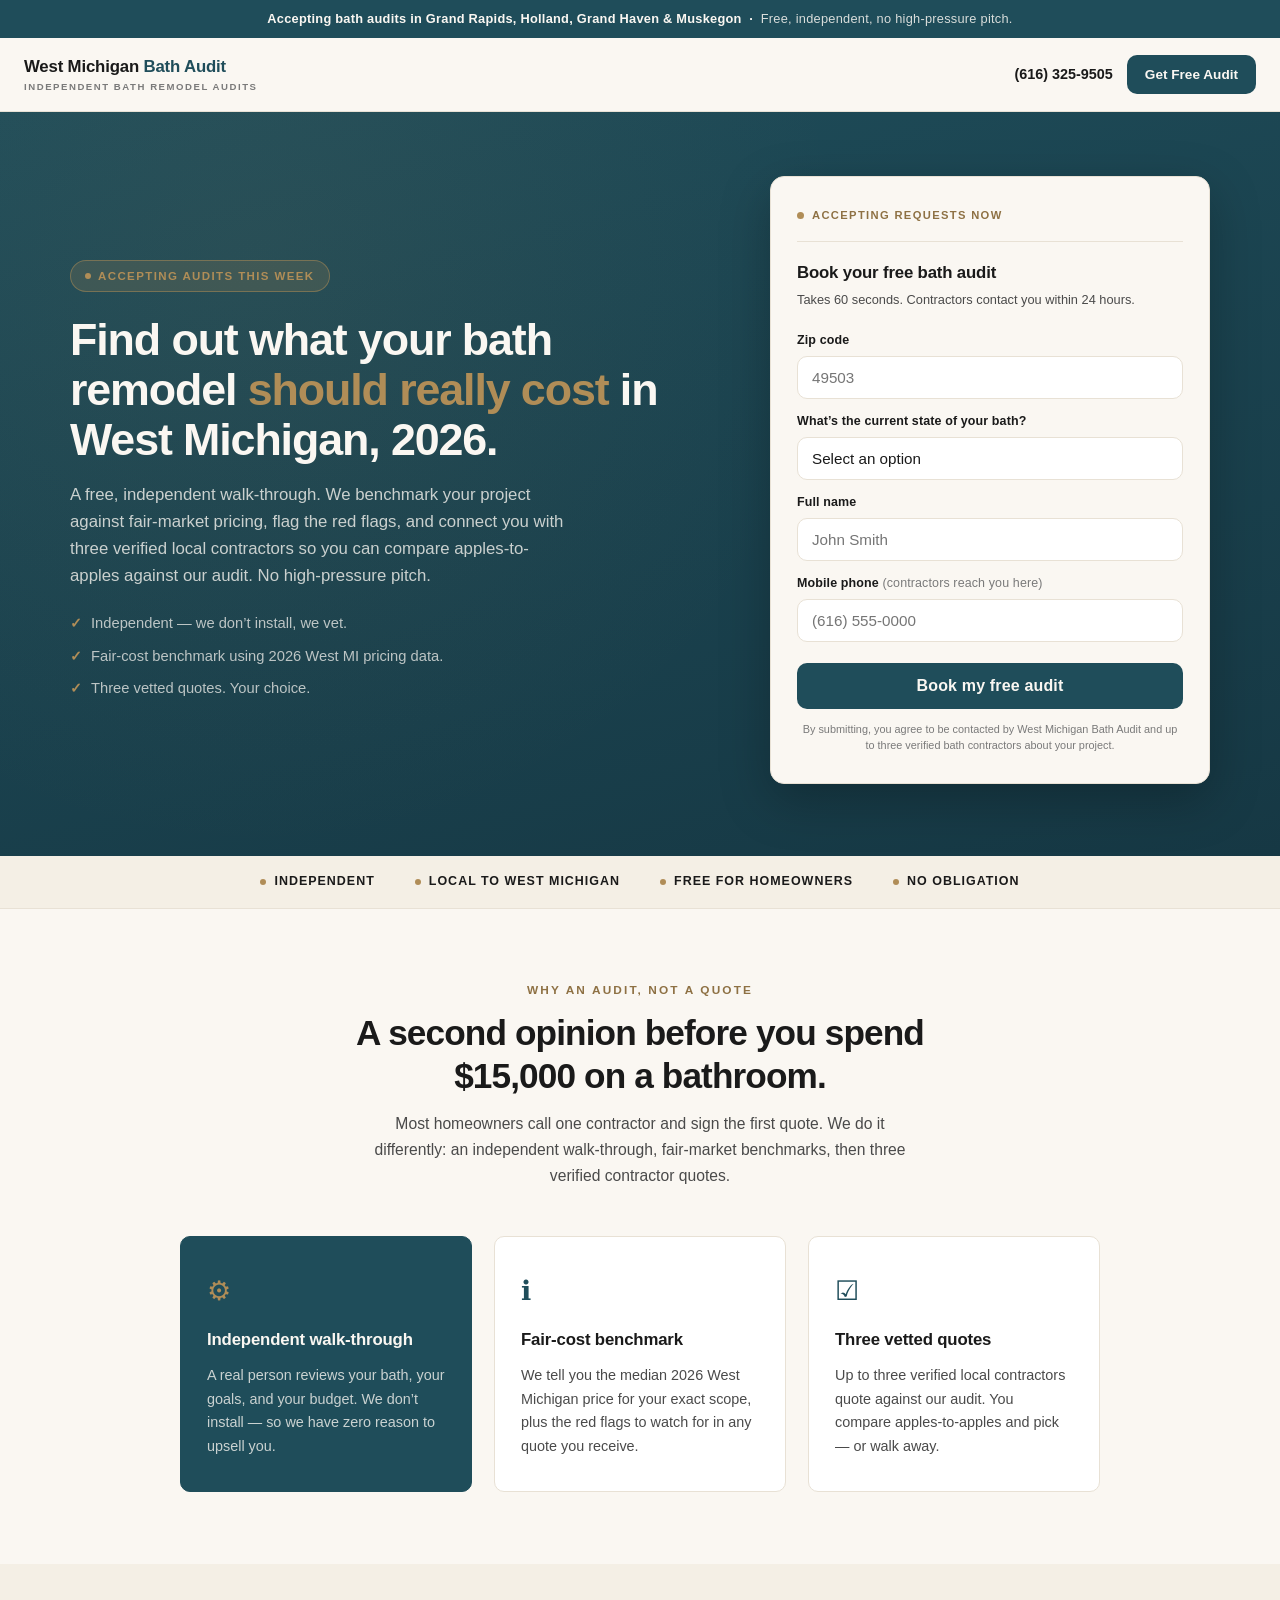
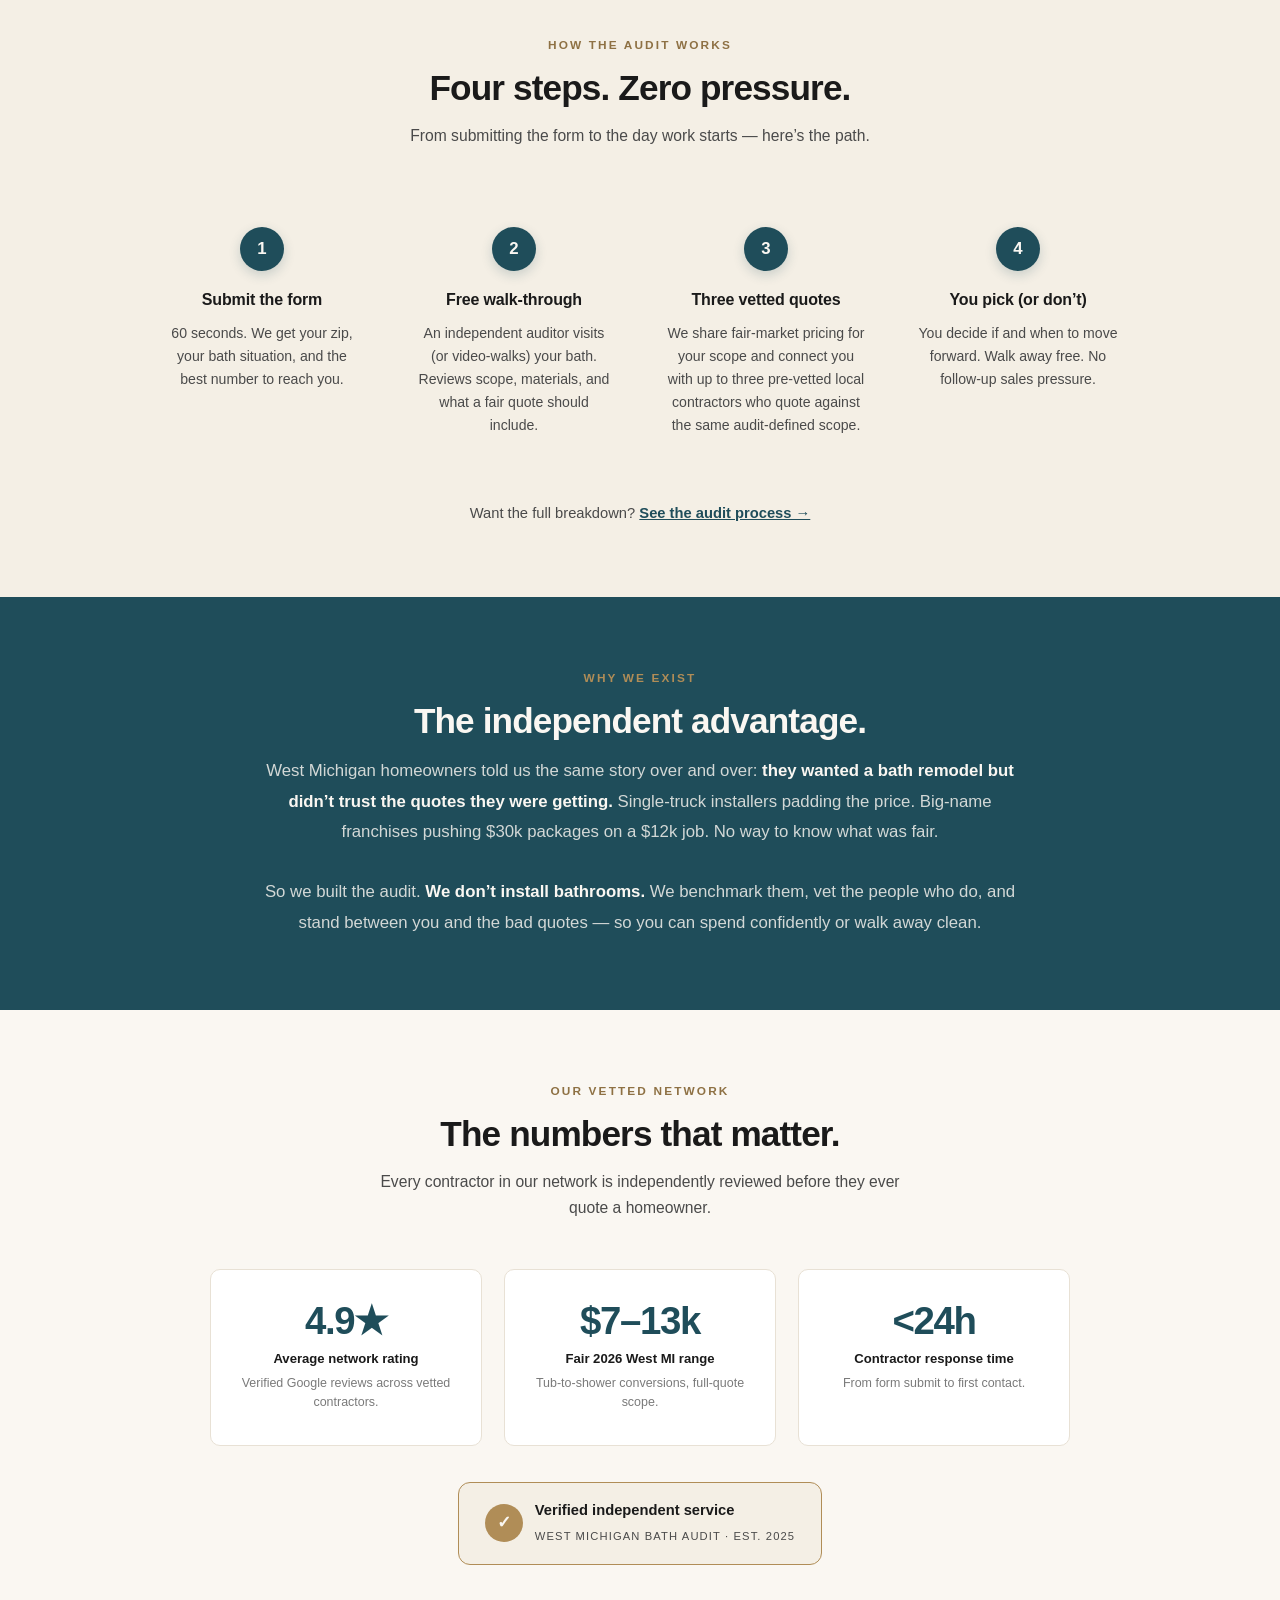
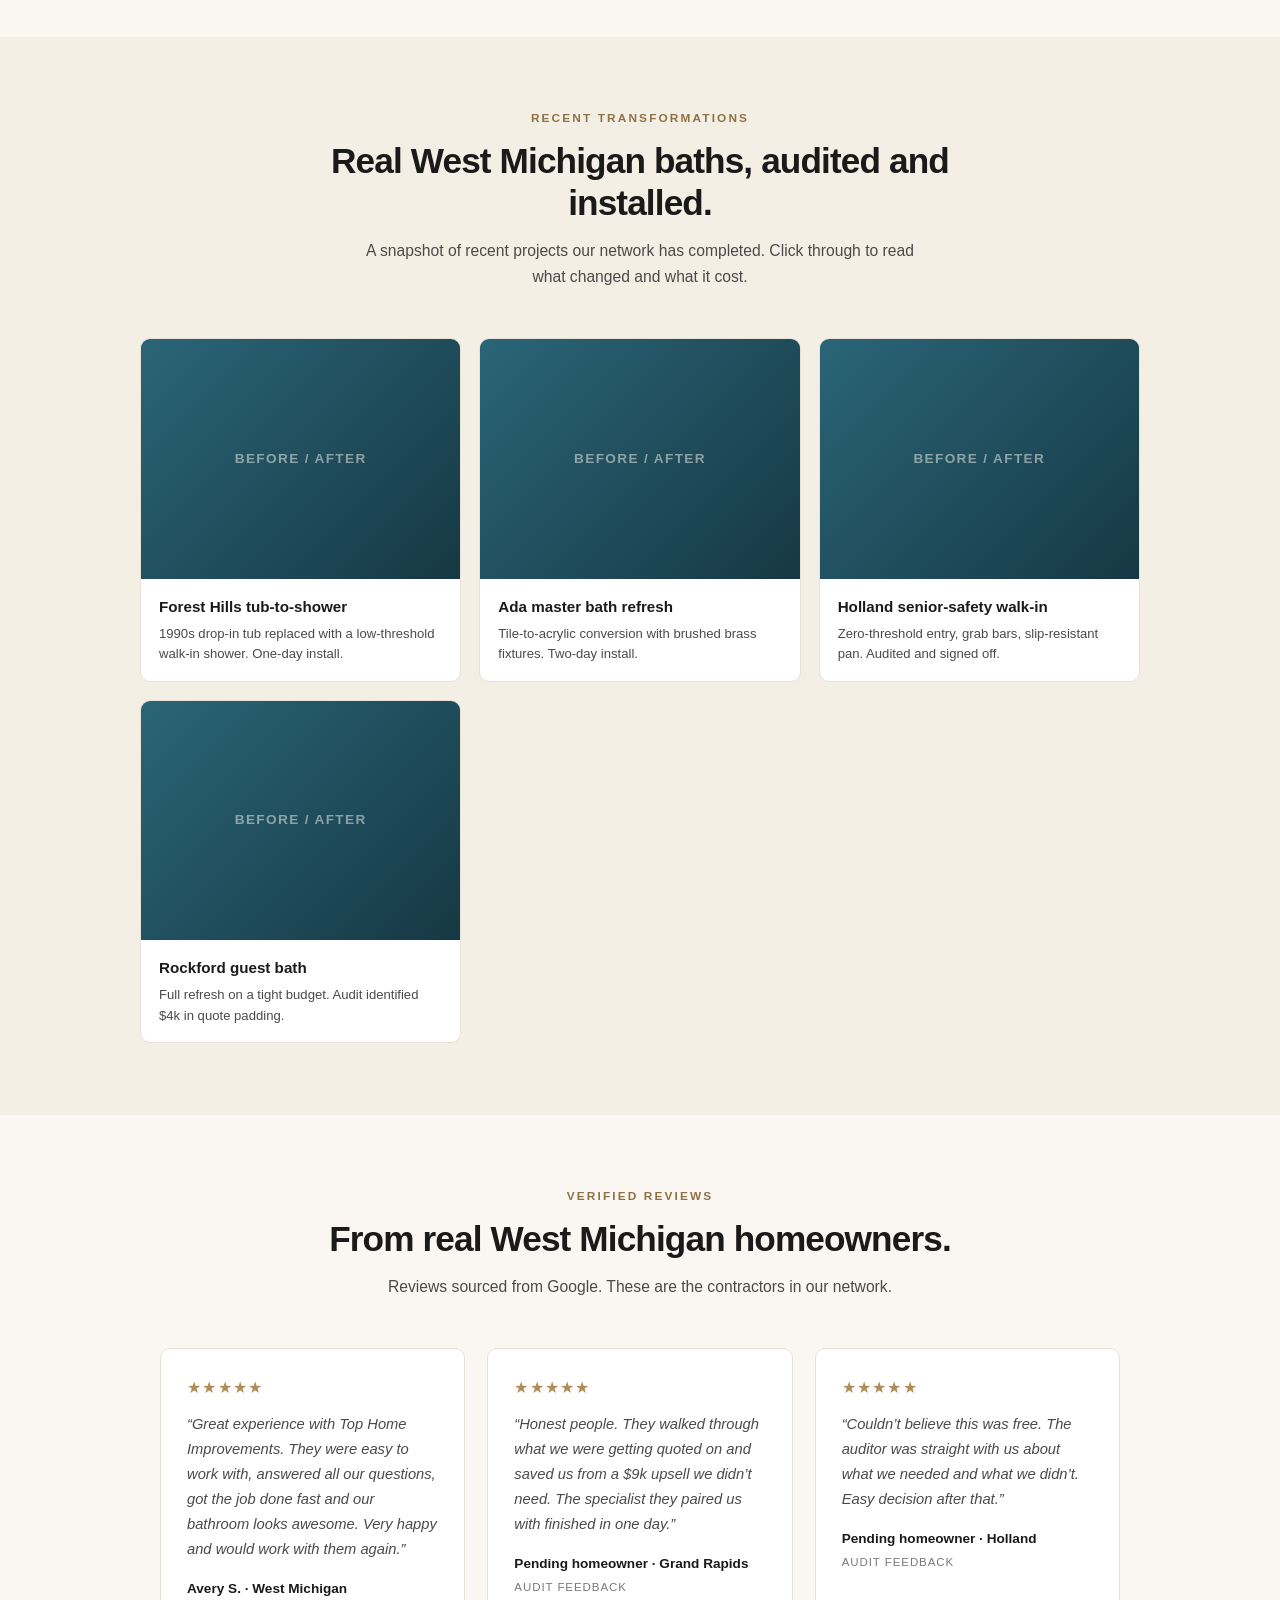
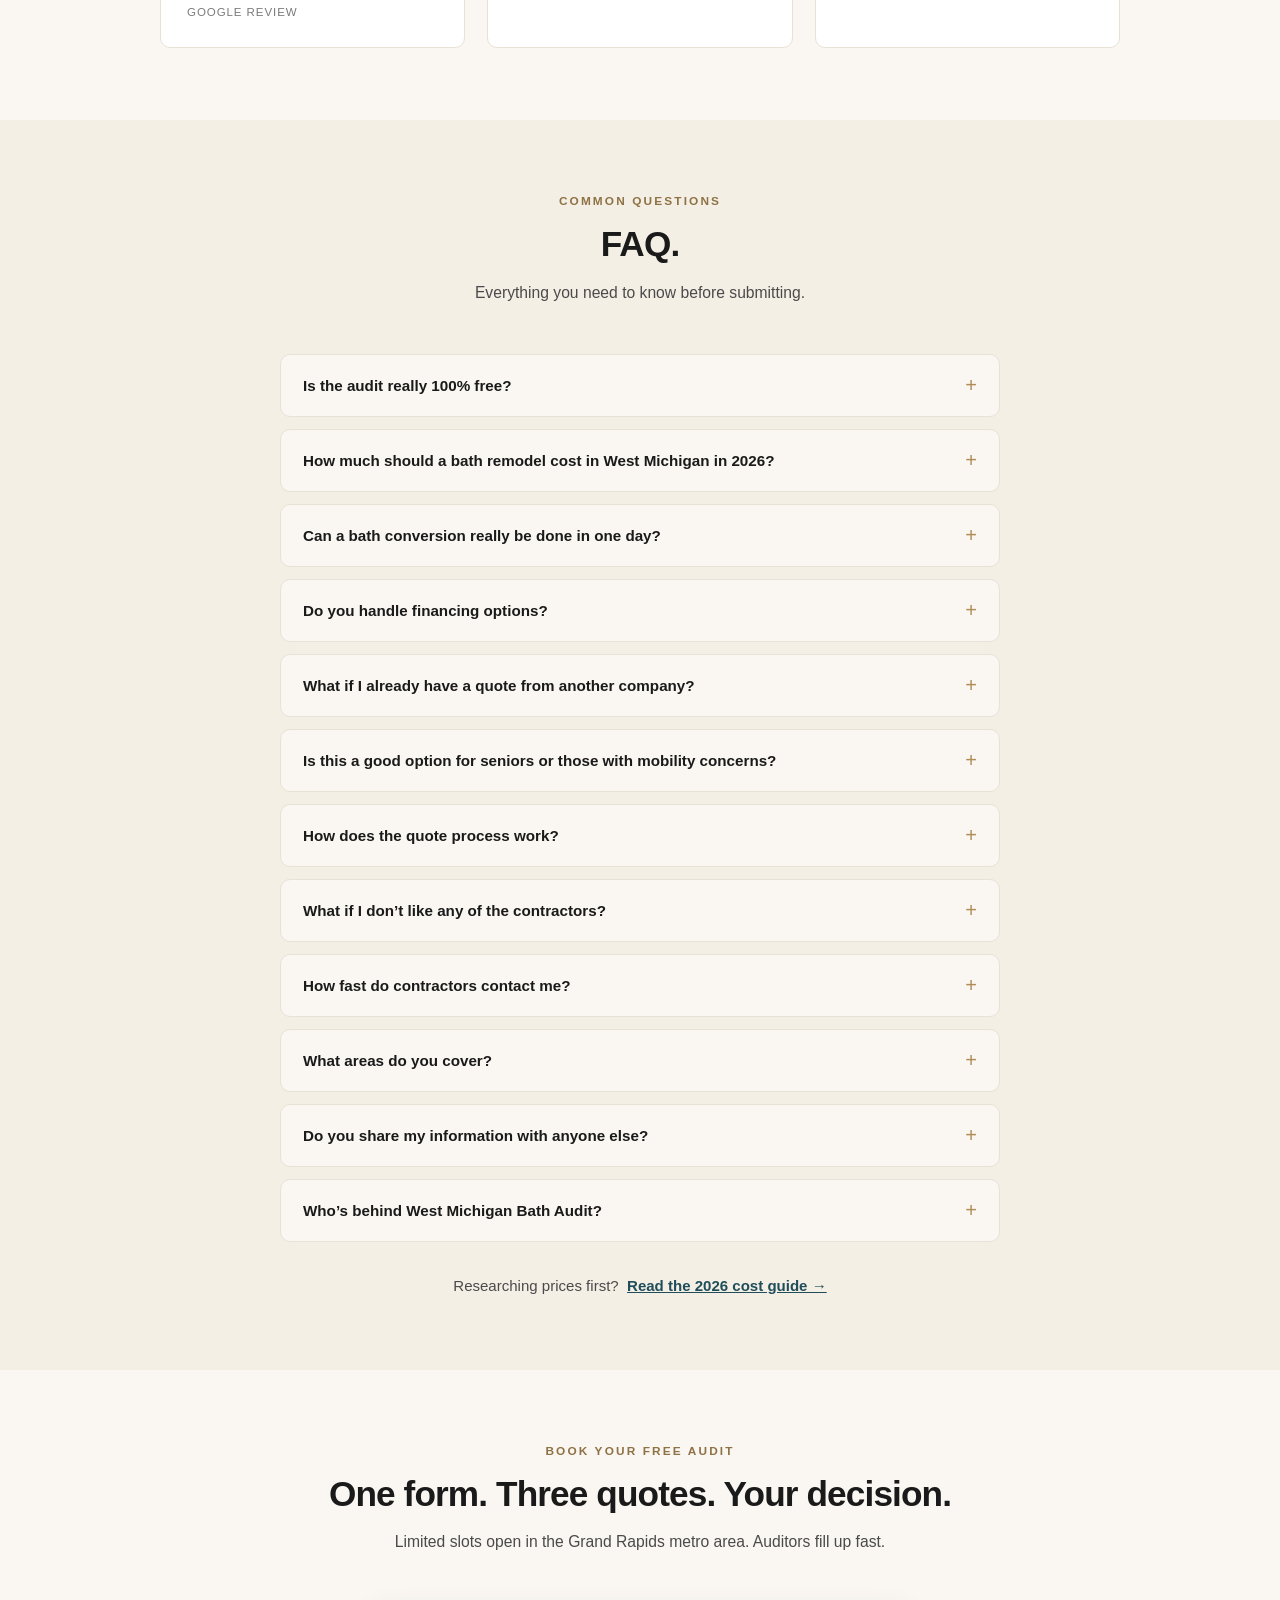
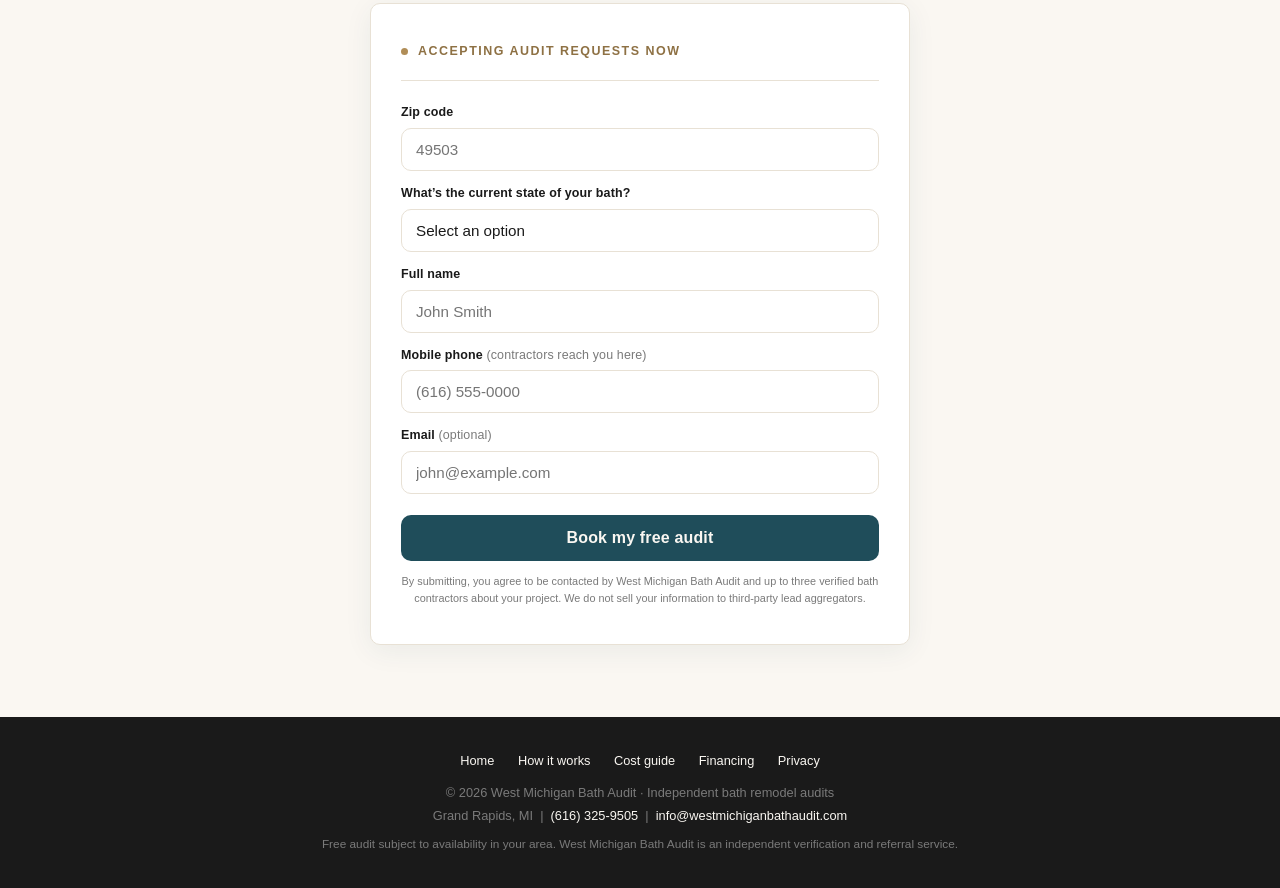
==== commit 7fa30dac: "WBA site copy: pivot to 3-contractor model External positioning flipped from "one vetted specialist " ====
--- a/index.html
+++ b/index.html
@@ -894,11 +894,11 @@
           Accepting audits this week
         </div>
         <h1>Find out what your bath remodel <em>should really cost</em> in West Michigan, 2026.</h1>
-        <p class="hero-desc">A free, independent walk-through. We benchmark your project against fair-market pricing, flag the red flags, and match you with one of three vetted local specialists. No high-pressure pitch.</p>
+        <p class="hero-desc">A free, independent walk-through. We benchmark your project against fair-market pricing, flag the red flags, and connect you with three verified local contractors so you can compare apples-to-apples against our audit. No high-pressure pitch.</p>
         <ul class="hero-bullets">
           <li>Independent &mdash; we don&rsquo;t install, we vet.</li>
           <li>Fair-cost benchmark using 2026 West MI pricing data.</li>
-          <li>One specialist match. No call-center handoff.</li>
+          <li>Three vetted quotes. Your choice.</li>
         </ul>
       </div>
 
@@ -908,7 +908,7 @@
           <p>Accepting requests now</p>
         </div>
         <p class="form-title">Book your free bath audit</p>
-        <p class="form-sub">Takes 60 seconds. A specialist contacts you within 24 hours.</p>
+        <p class="form-sub">Takes 60 seconds. Contractors contact you within 24 hours.</p>
 
         <form id="hero-form" method="POST">
           <input type="hidden" name="lead_id" id="hero-lead-id" />
@@ -932,14 +932,14 @@
             <input type="text" id="h-name" name="name" placeholder="John Smith" required autocomplete="name" />
           </div>
           <div class="form-group">
-            <label for="h-phone">Mobile phone <span style="font-weight:400;color:var(--ink-light);">(your specialist contacts you here)</span></label>
+            <label for="h-phone">Mobile phone <span style="font-weight:400;color:var(--ink-light);">(contractors reach you here)</span></label>
             <input type="tel" id="h-phone" name="phone" placeholder="(616) 555-0000" required autocomplete="tel" />
           </div>
           <button type="submit" class="btn-submit">Book my free audit</button>
-          <p class="form-disclaimer">By submitting, you agree to be contacted by West Michigan Bath Audit and one matched specialist about your project.</p>
+          <p class="form-disclaimer">By submitting, you agree to be contacted by West Michigan Bath Audit and up to three verified bath contractors about your project.</p>
         </form>
         <div class="success-inline" id="hero-success">
-          You&rsquo;re in. A specialist will contact you within 24 hours.
+          You&rsquo;re in. Contractors will reach out within 24 hours.
         </div>
       </div>
     </div>
@@ -957,7 +957,7 @@
   <section class="value-section">
     <p class="section-label">Why an audit, not a quote</p>
     <h2>A second opinion before you spend $15,000 on a bathroom.</h2>
-    <p class="section-sub">Most homeowners call one contractor and sign the first quote. We do it differently: an independent walk-through, fair-market benchmarks, then a specialist match.</p>
+    <p class="section-sub">Most homeowners call one contractor and sign the first quote. We do it differently: an independent walk-through, fair-market benchmarks, then three verified contractor quotes.</p>
     <div class="value-grid">
       <div class="value-card highlight">
         <span class="icon">&#9881;</span>
@@ -971,8 +971,8 @@
       </div>
       <div class="value-card">
         <span class="icon">&#9745;</span>
-        <h3>One specialist match</h3>
-        <p>One vetted local installer for your project &mdash; not three sales calls and a call-center carousel.</p>
+        <h3>Three vetted quotes</h3>
+        <p>Up to three verified local contractors quote against our audit. You compare apples-to-apples and pick &mdash; or walk away.</p>
       </div>
     </div>
   </section>
@@ -981,7 +981,7 @@
   <section class="steps-section">
     <p class="section-label">How the audit works</p>
     <h2>Four steps. Zero pressure.</h2>
-    <p class="section-sub">From submitting the form to the day a specialist starts work &mdash; here&rsquo;s the path.</p>
+    <p class="section-sub">From submitting the form to the day work starts &mdash; here&rsquo;s the path.</p>
     <div class="steps-grid">
       <div class="step-card">
         <div class="step-num">1</div>
@@ -995,8 +995,8 @@
       </div>
       <div class="step-card">
         <div class="step-num">3</div>
-        <h3>Vetted quotes</h3>
-        <p>We share fair-market pricing for your scope and match you with one pre-vetted local specialist who handles the install.</p>
+        <h3>Three vetted quotes</h3>
+        <p>We share fair-market pricing for your scope and connect you with up to three pre-vetted local contractors who quote against the same audit-defined scope.</p>
       </div>
       <div class="step-card">
         <div class="step-num">4</div>
@@ -1022,12 +1022,12 @@
   <section class="stats-section">
     <p class="section-label">Our vetted network</p>
     <h2>The numbers that matter.</h2>
-    <p class="section-sub">Every specialist in our network is independently reviewed before they ever contact a homeowner.</p>
+    <p class="section-sub">Every contractor in our network is independently reviewed before they ever quote a homeowner.</p>
     <div class="stats-grid">
       <div class="stat-card">
         <div class="stat-number">4.9&#9733;</div>
         <div class="stat-label">Average network rating</div>
-        <div class="stat-desc">Verified Google reviews across vetted specialists.</div>
+        <div class="stat-desc">Verified Google reviews across vetted contractors.</div>
       </div>
       <div class="stat-card">
         <div class="stat-number">$7&ndash;13k</div>
@@ -1036,7 +1036,7 @@
       </div>
       <div class="stat-card">
         <div class="stat-number">&lt;24h</div>
-        <div class="stat-label">Specialist response time</div>
+        <div class="stat-label">Contractor response time</div>
         <div class="stat-desc">From form submit to first contact.</div>
       </div>
     </div>
@@ -1092,7 +1092,7 @@
   <section class="reviews-section">
     <p class="section-label">Verified reviews</p>
     <h2>From real West Michigan homeowners.</h2>
-    <p class="section-sub">Reviews sourced from Google. These are the specialists we match you with.</p>
+    <p class="section-sub">Reviews sourced from Google. These are the contractors in our network.</p>
     <div class="reviews-grid">
       <div class="review-card">
         <div class="review-stars">&#9733;&#9733;&#9733;&#9733;&#9733;</div>
@@ -1123,7 +1123,7 @@
     <div class="faq-list">
       <div class="faq-item">
         <button class="faq-q">Is the audit really 100% free? <span class="faq-icon">+</span></button>
-        <div class="faq-a"><div class="faq-a-inner">Yes. We are an independent matching service funded by our network of vetted bath specialists. There is no charge to the homeowner &mdash; ever. If anyone asks you for a fee, that is not us.</div></div>
+        <div class="faq-a"><div class="faq-a-inner">Yes. We are an independent matching service funded by our network of vetted bath contractors. There is no charge to the homeowner &mdash; ever. If anyone asks you for a fee, that is not us.</div></div>
       </div>
       <div class="faq-item">
         <button class="faq-q">How much should a bath remodel cost in West Michigan in 2026? <span class="faq-icon">+</span></button>
@@ -1131,11 +1131,11 @@
       </div>
       <div class="faq-item">
         <button class="faq-q">Can a bath conversion really be done in one day? <span class="faq-icon">+</span></button>
-        <div class="faq-a"><div class="faq-a-inner">Yes for most standard tub-to-shower conversions and liner installs. Specialists use pre-fabricated acrylic systems measured, ordered, and installed in a single visit. More complex custom work may take an extra day &mdash; your specialist will be upfront about the timeline before any work begins.</div></div>
+        <div class="faq-a"><div class="faq-a-inner">Yes for most standard tub-to-shower conversions and liner installs. Contractors use pre-fabricated acrylic systems measured, ordered, and installed in a single visit. More complex custom work may take an extra day &mdash; the contractor you pick will be upfront about timeline before any work begins.</div></div>
       </div>
       <div class="faq-item">
         <button class="faq-q">Do you handle financing options? <span class="faq-icon">+</span></button>
-        <div class="faq-a"><div class="faq-a-inner">Most network specialists offer financing through partners like GreenSky, Synchrony, or Hearth &mdash; typically 12&ndash;120 month terms with promotional 0% periods available for qualified buyers. We break down the options on our <a href="/financing.html">financing page</a>.</div></div>
+        <div class="faq-a"><div class="faq-a-inner">Most network contractors offer financing through partners like GreenSky, Synchrony, or Hearth &mdash; typically 12&ndash;120 month terms with promotional 0% periods available for qualified buyers. We break down the options on our <a href="/financing.html">financing page</a>.</div></div>
       </div>
       <div class="faq-item">
         <button class="faq-q">What if I already have a quote from another company? <span class="faq-icon">+</span></button>
@@ -1143,19 +1143,19 @@
       </div>
       <div class="faq-item">
         <button class="faq-q">Is this a good option for seniors or those with mobility concerns? <span class="faq-icon">+</span></button>
-        <div class="faq-a"><div class="faq-a-inner">Absolutely. Walk-in shower conversions with low or zero-threshold entries, built-in grab bars, and slip-resistant flooring are one of our most common projects. Many network specialists are certified in accessible bath design and can work within ADA guidelines.</div></div>
+        <div class="faq-a"><div class="faq-a-inner">Absolutely. Walk-in shower conversions with low or zero-threshold entries, built-in grab bars, and slip-resistant flooring are one of our most common projects. Many network contractors are certified in accessible bath design and can work within ADA guidelines.</div></div>
       </div>
       <div class="faq-item">
-        <button class="faq-q">How does the specialist matching work? <span class="faq-icon">+</span></button>
-        <div class="faq-a"><div class="faq-a-inner">After your audit, we hand you off to one specialist whose capacity, geography, and project type match yours. We don&rsquo;t route you into a three-quote bidding war. One match, one quote, your choice.</div></div>
+        <button class="faq-q">How does the quote process work? <span class="faq-icon">+</span></button>
+        <div class="faq-a"><div class="faq-a-inner">After your audit, we share your project with up to three verified local contractors who fit your scope, geography, and project type. Each one reaches out with a quote within 24 hours. You compare the quotes against our audit summary and pick the team you trust most &mdash; or walk away. Three honest options. No bidding war. No pressure.</div></div>
       </div>
       <div class="faq-item">
-        <button class="faq-q">What if I don&rsquo;t like the specialist you match me with? <span class="faq-icon">+</span></button>
-        <div class="faq-a"><div class="faq-a-inner">Tell us. We&rsquo;ll pull them and match you with the next specialist in our network. Our reputation depends on the homeowner experience, not on closing a single match.</div></div>
+        <button class="faq-q">What if I don&rsquo;t like any of the contractors? <span class="faq-icon">+</span></button>
+        <div class="faq-a"><div class="faq-a-inner">Tell us. We&rsquo;ll pull them and connect you with the next set of contractors in our network. Our reputation depends on the homeowner experience, not on any single match closing.</div></div>
       </div>
       <div class="faq-item">
-        <button class="faq-q">How fast does the specialist contact me? <span class="faq-icon">+</span></button>
-        <div class="faq-a"><div class="faq-a-inner">Within 24 hours of submitting the form &mdash; almost always faster. If something delays the response, our team will reach out personally.</div></div>
+        <button class="faq-q">How fast do contractors contact me? <span class="faq-icon">+</span></button>
+        <div class="faq-a"><div class="faq-a-inner">Within 24 hours of submitting the form &mdash; almost always faster. If something delays a response, our team will reach out personally.</div></div>
       </div>
       <div class="faq-item">
         <button class="faq-q">What areas do you cover? <span class="faq-icon">+</span></button>
@@ -1163,7 +1163,7 @@
       </div>
       <div class="faq-item">
         <button class="faq-q">Do you share my information with anyone else? <span class="faq-icon">+</span></button>
-        <div class="faq-a"><div class="faq-a-inner">Only with the one specialist we match you with. We don&rsquo;t sell leads to third parties, we don&rsquo;t send your info to call centers, and we don&rsquo;t put you on a marketing list.</div></div>
+        <div class="faq-a"><div class="faq-a-inner">Only with the up to three verified contractors we connect you with so they can quote your project. We don&rsquo;t sell leads to third-party lead aggregators, we don&rsquo;t send your info to call centers, and we don&rsquo;t put you on a marketing list.</div></div>
       </div>
       <div class="faq-item">
         <button class="faq-q">Who&rsquo;s behind West Michigan Bath Audit? <span class="faq-icon">+</span></button>
@@ -1178,7 +1178,7 @@
   <!-- BOTTOM FORM -->
   <section class="form-section" id="form">
     <p class="section-label">Book your free audit</p>
-    <h2>One form. One audit. Your decision.</h2>
+    <h2>One form. Three quotes. Your decision.</h2>
     <p class="section-sub">Limited slots open in the Grand Rapids metro area. Auditors fill up fast.</p>
 
     <div class="bottom-form-wrap">
@@ -1208,7 +1208,7 @@
           <input type="text" id="b-name" name="name" placeholder="John Smith" required autocomplete="name" />
         </div>
         <div class="form-group">
-          <label for="b-phone">Mobile phone <span style="font-weight:400;color:var(--ink-light);">(your specialist contacts you here)</span></label>
+          <label for="b-phone">Mobile phone <span style="font-weight:400;color:var(--ink-light);">(contractors reach you here)</span></label>
           <input type="tel" id="b-phone" name="phone" placeholder="(616) 555-0000" required autocomplete="tel" />
         </div>
         <div class="form-group">
@@ -1216,11 +1216,11 @@
           <input type="email" id="b-email" name="email" placeholder="john@example.com" autocomplete="email" />
         </div>
         <button type="submit" class="btn-submit">Book my free audit</button>
-        <p class="form-disclaimer">By submitting, you agree to be contacted by West Michigan Bath Audit and one matched specialist about your project. We do not sell your information.</p>
+        <p class="form-disclaimer">By submitting, you agree to be contacted by West Michigan Bath Audit and up to three verified bath contractors about your project. We do not sell your information to third-party lead aggregators.</p>
       </form>
       <div id="bottom-success">
         You&rsquo;re in the queue.<br>
-        <span style="font-weight:400;color:var(--ink-soft);">A specialist will contact you within 24 hours.</span>
+        <span style="font-weight:400;color:var(--ink-soft);">Contractors will reach out within 24 hours.</span>
       </div>
     </div>
   </section>
@@ -1495,7 +1495,6 @@
       if (!form || !success) return;
       form.addEventListener('submit', function(e) {
         e.preventDefault();
-        if (typeof fbq !== 'undefined') fbq('track', 'Lead');
 
         const fd = new FormData(form);
         sessionStorage.setItem(LS.partialSent + ':' + formId, '1');
@@ -1508,6 +1507,7 @@
           headers: { 'Accept': 'application/json' }
         }).then(res => {
           if (res.ok) {
+            if (typeof fbq !== 'undefined') fbq('track', 'Lead');
             localStorage.removeItem(LS.formCache);
             form.style.display = 'none';
             success.style.display = 'block';
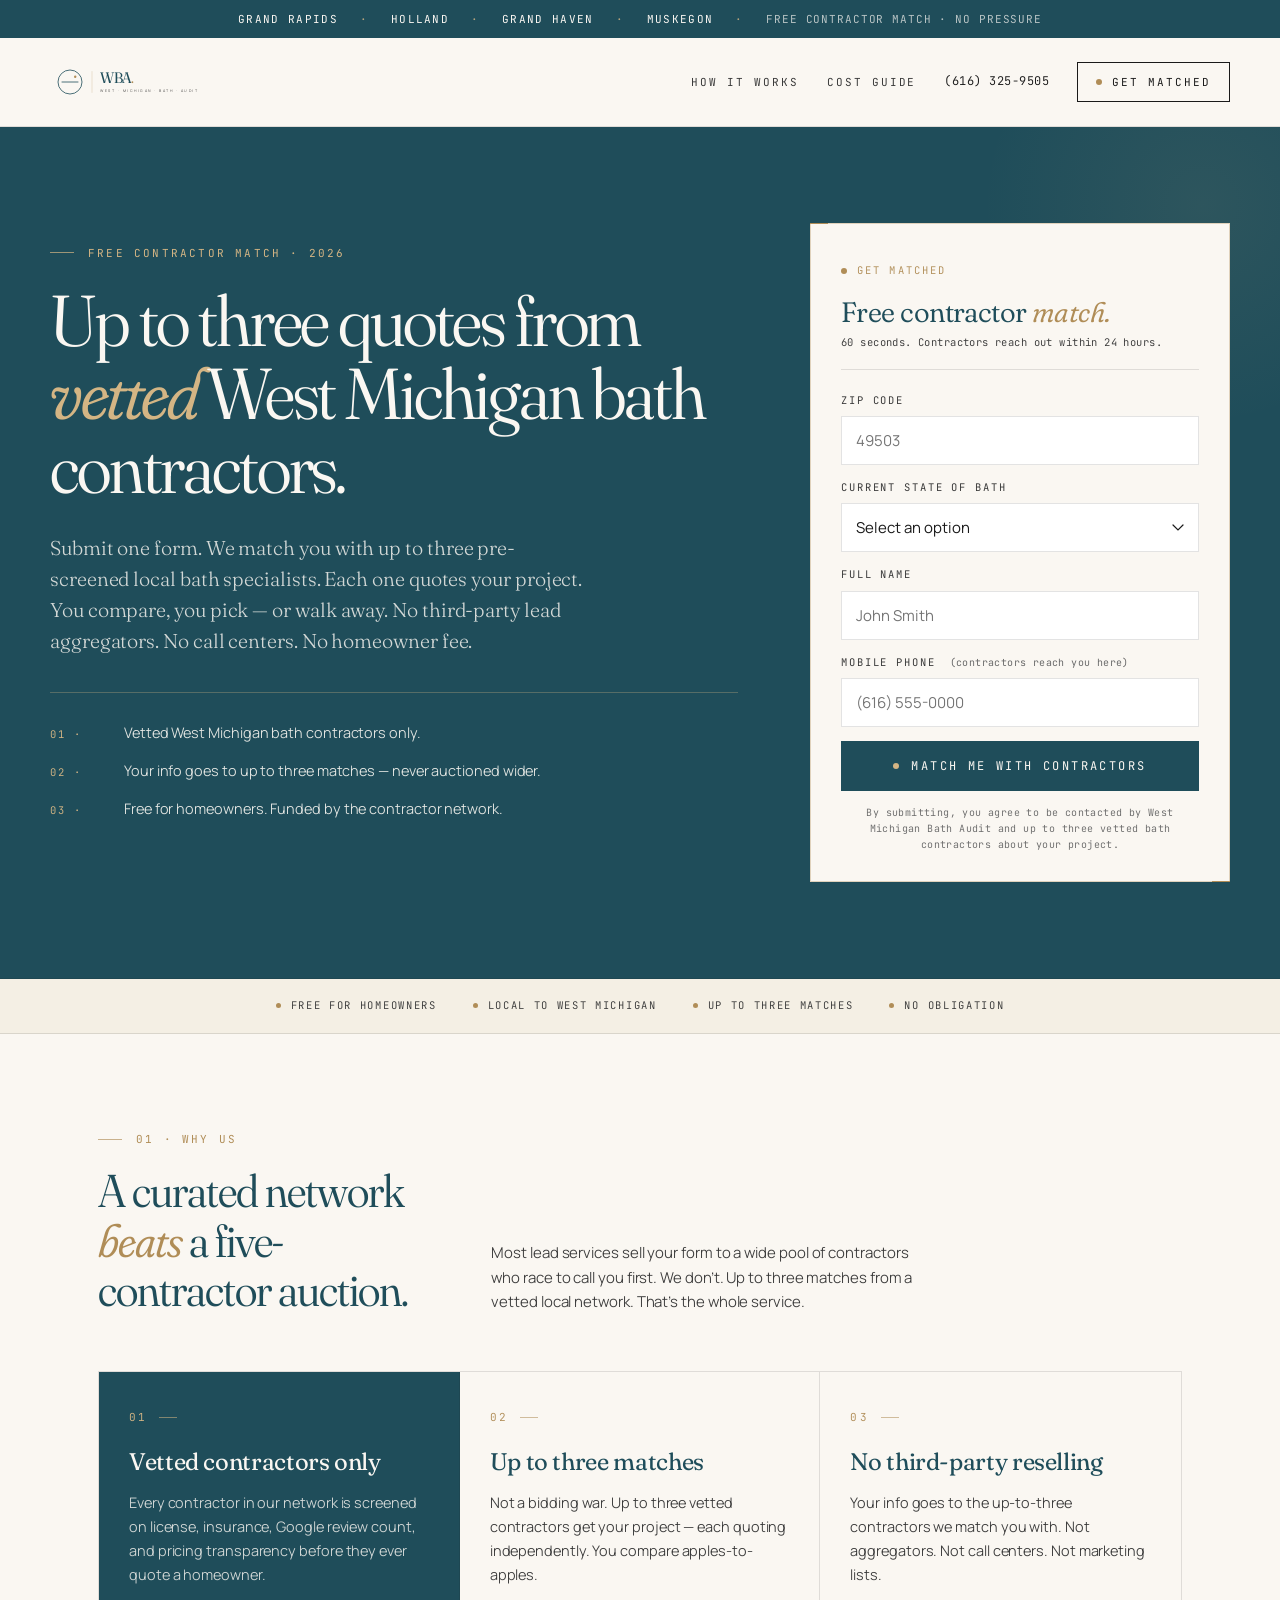
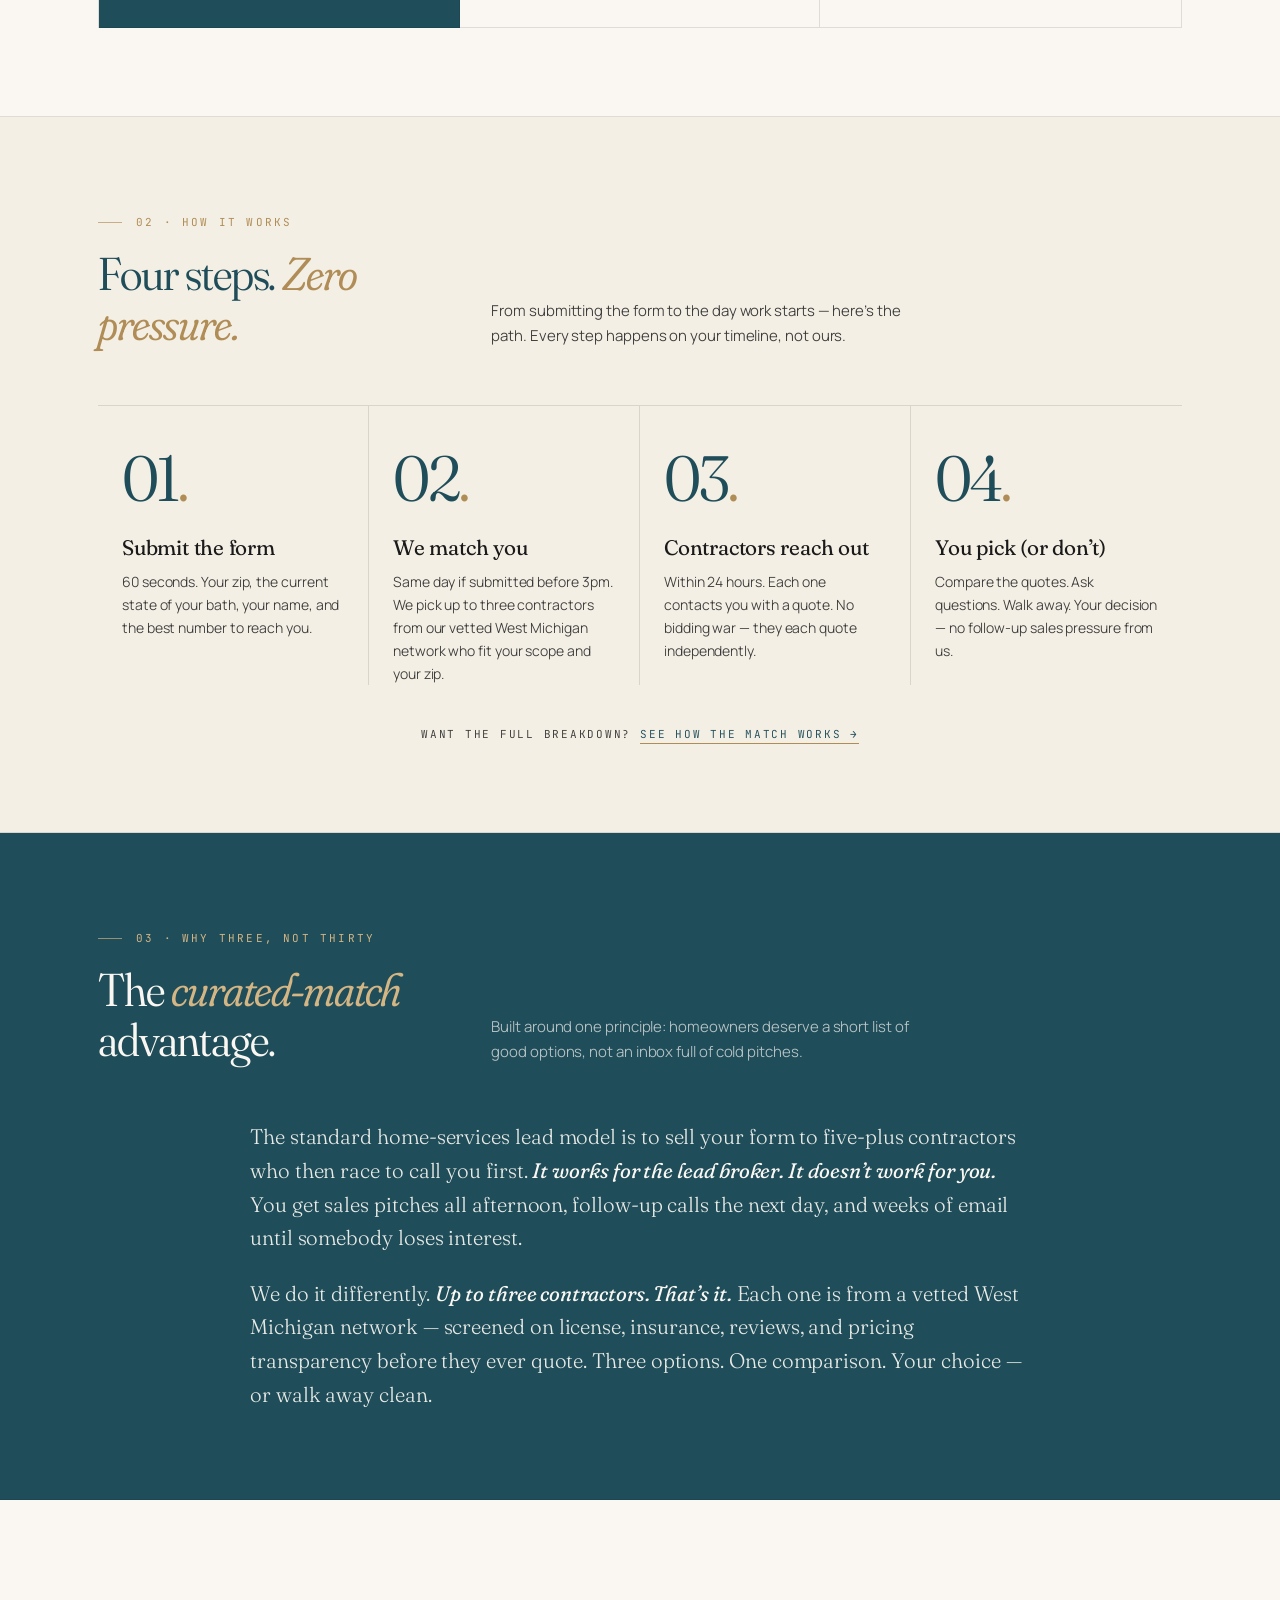
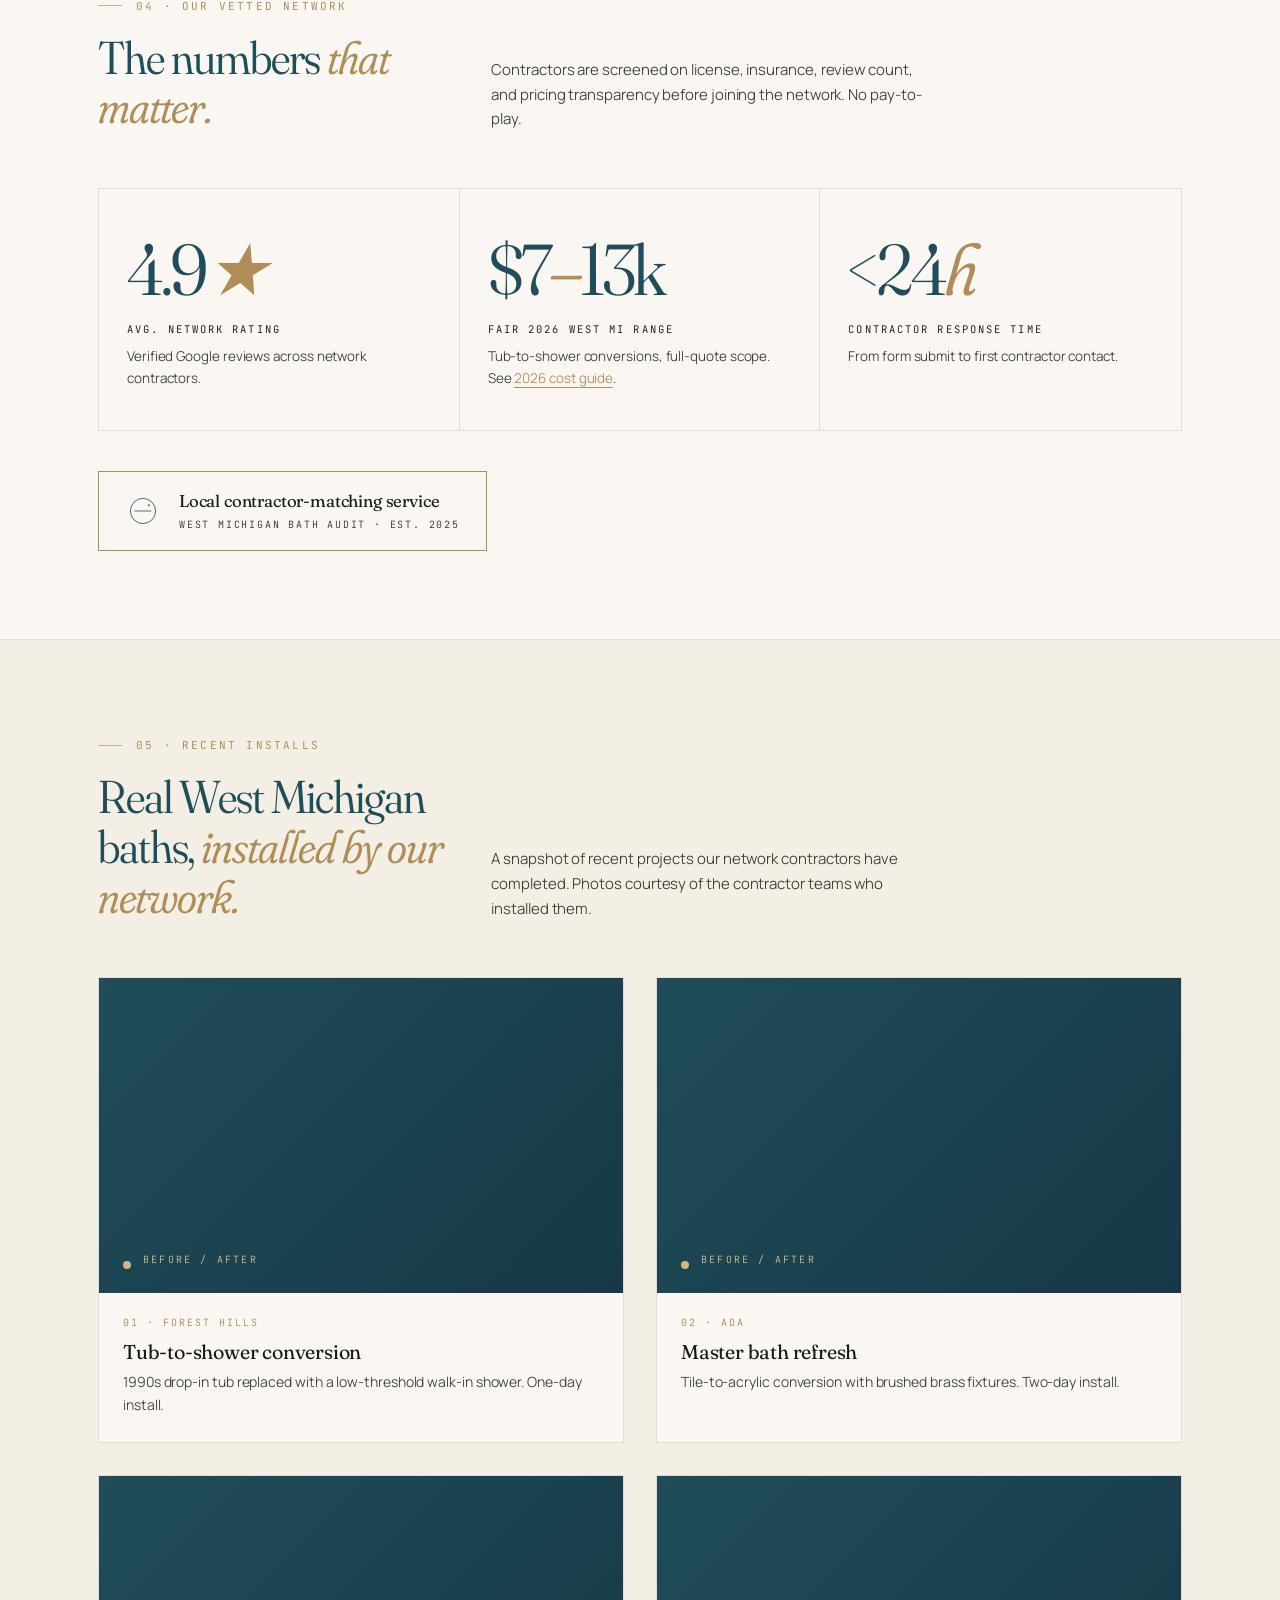
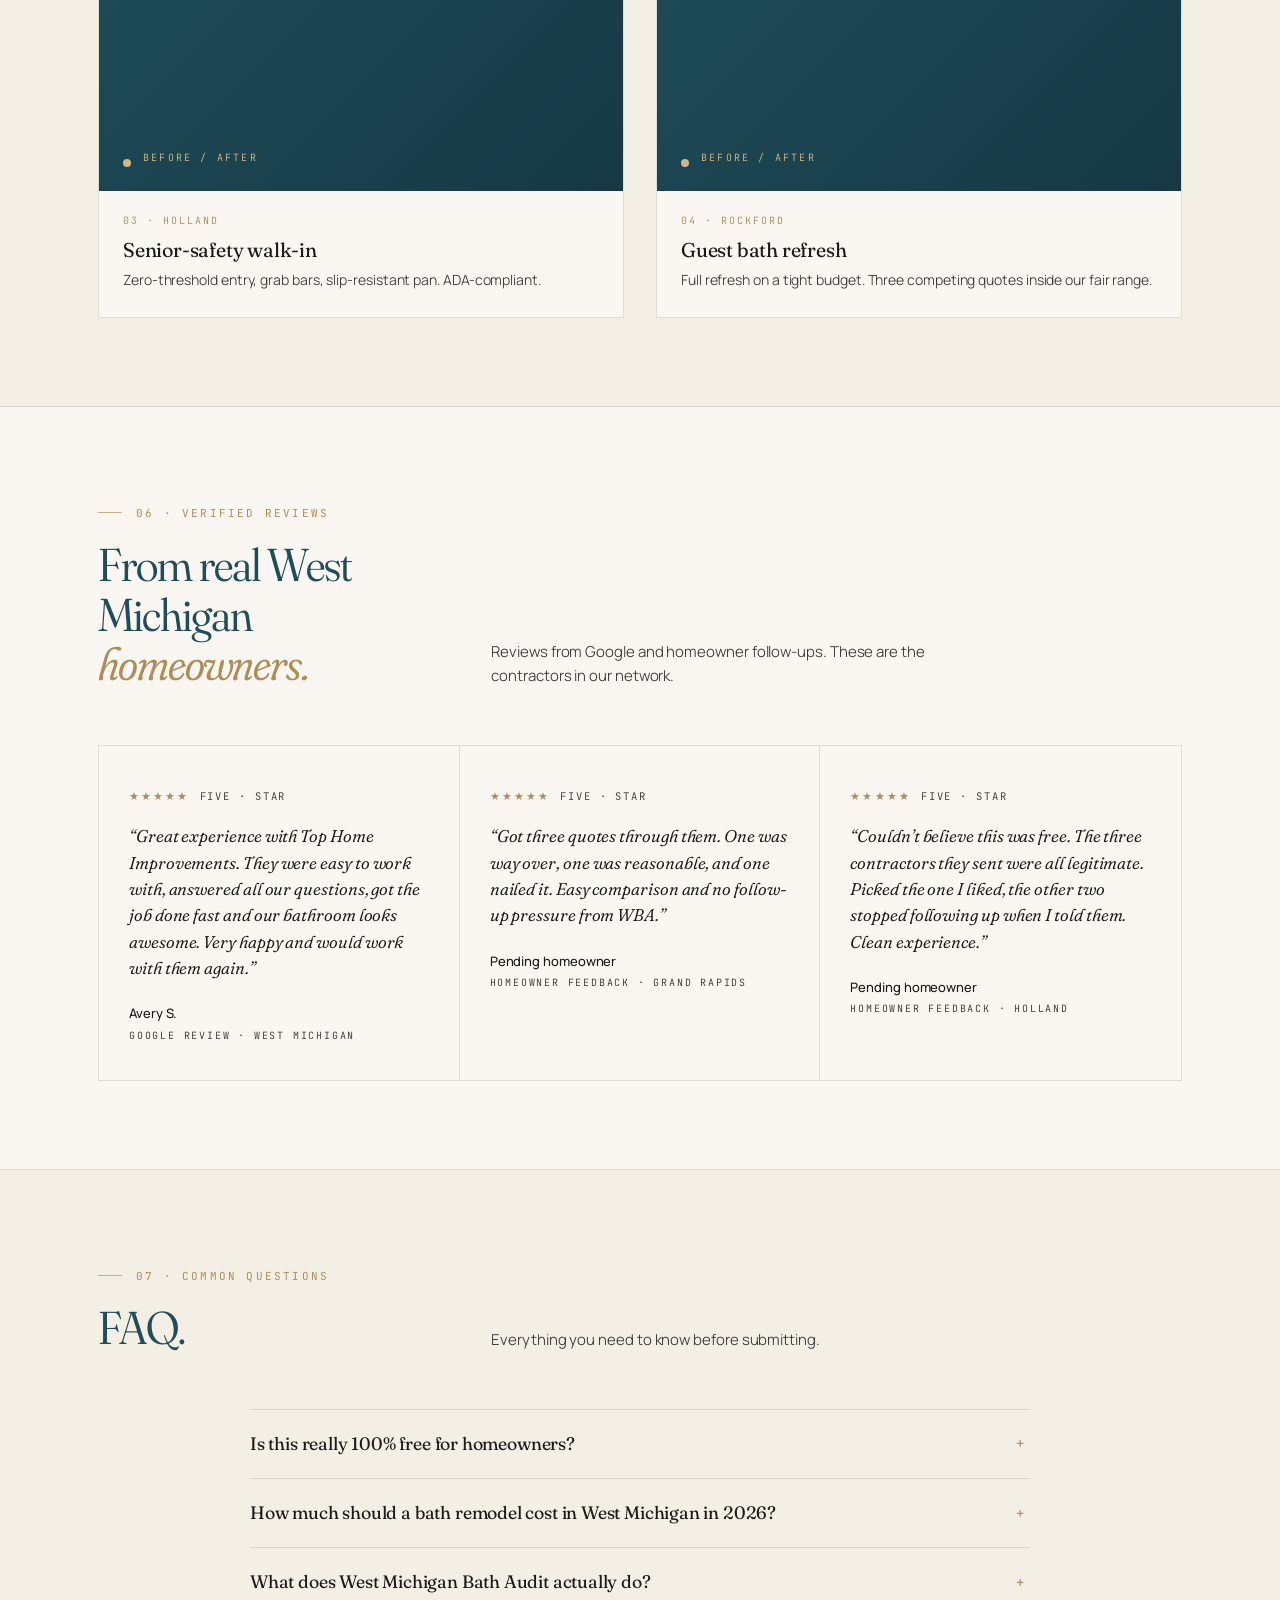
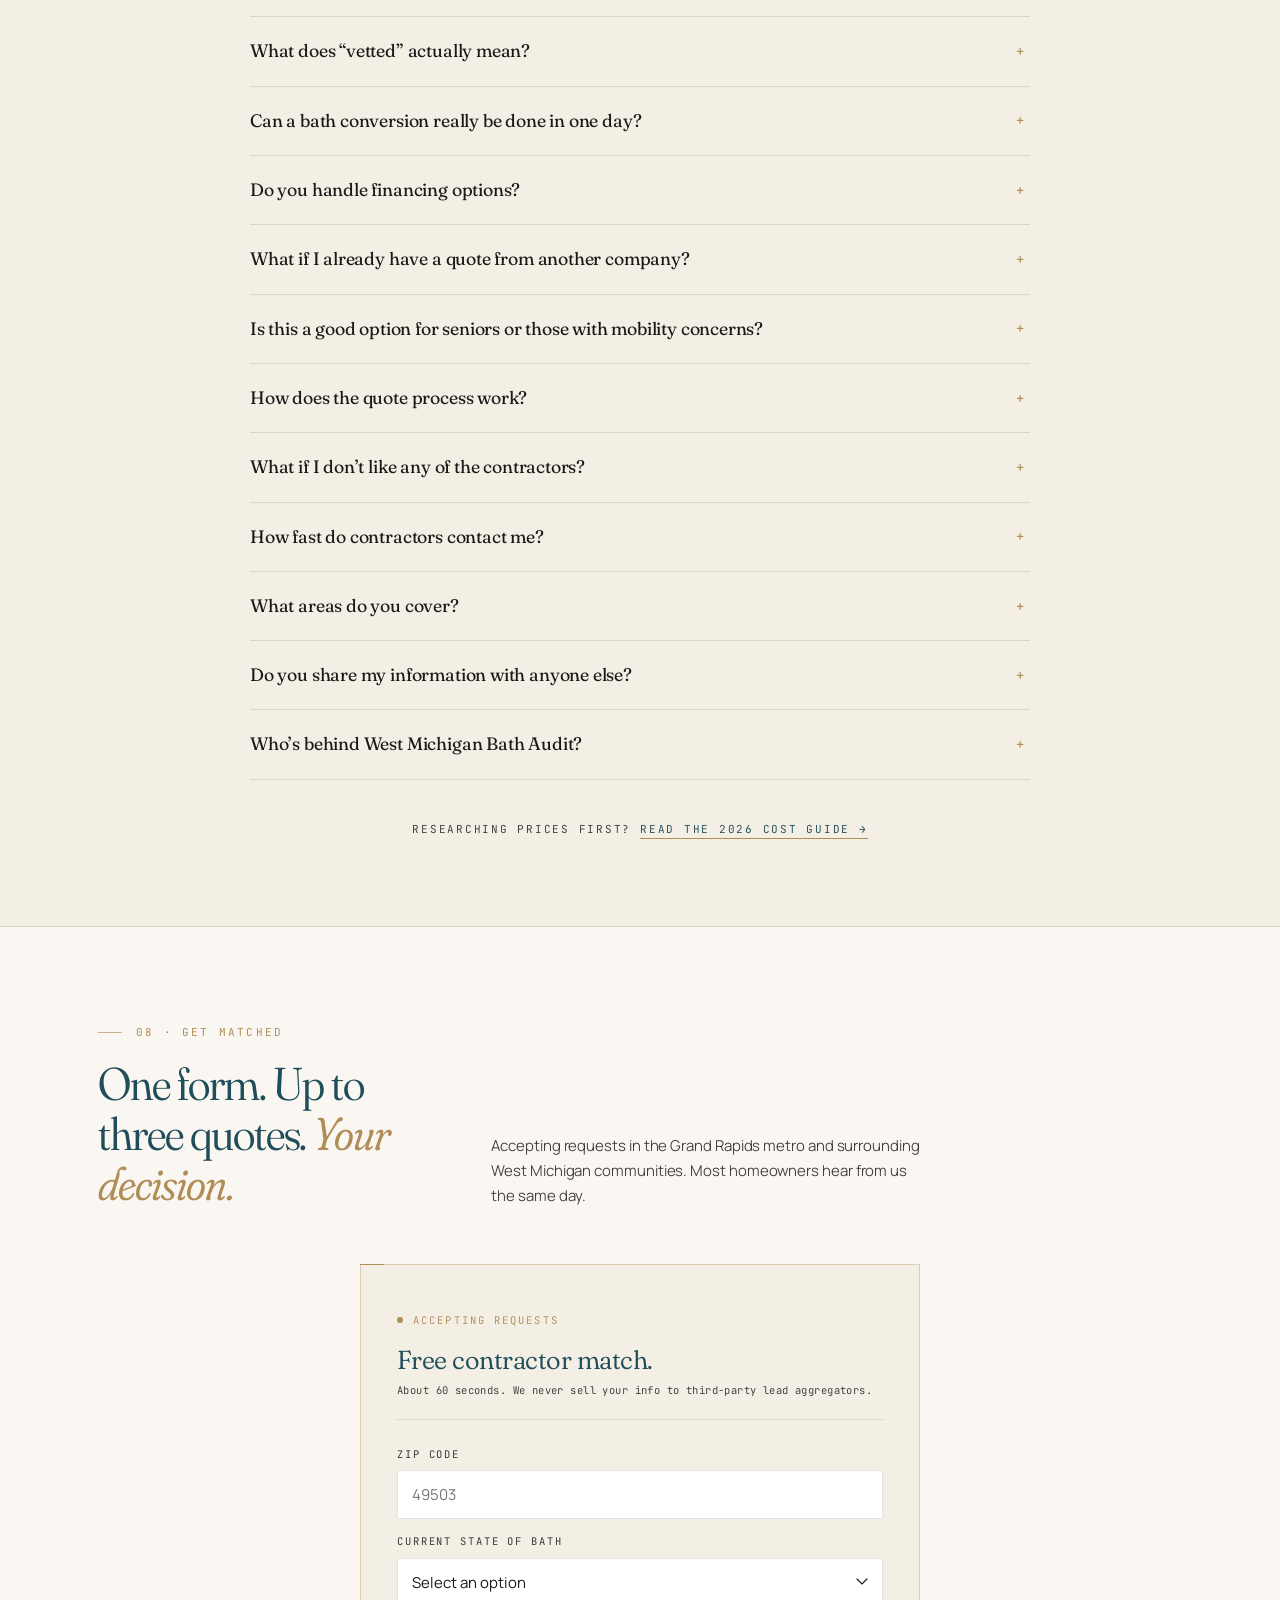
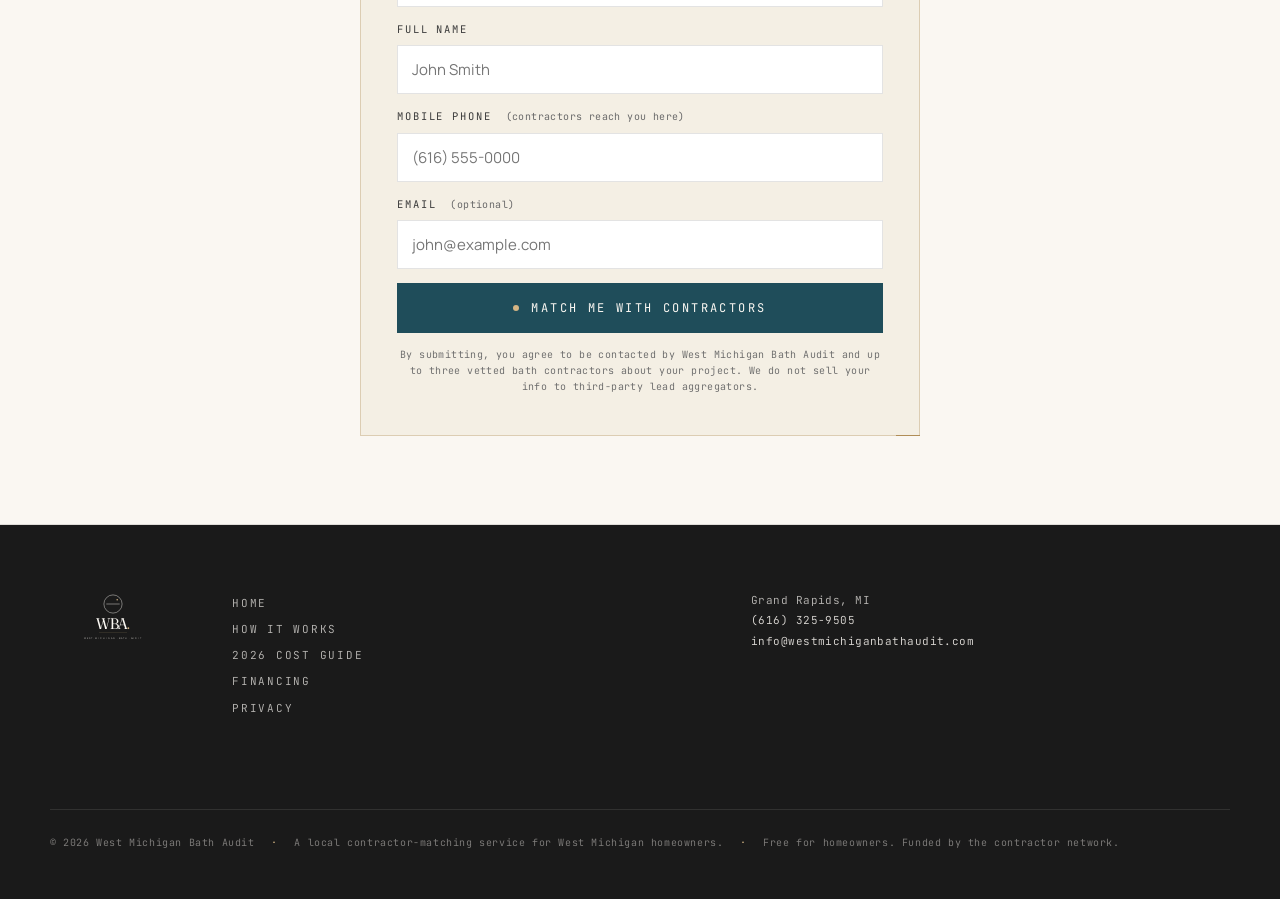
==== commit e6d5d8ef: "WBA site: apply brand suite v1 across all pages - Add shared wba-brand.css with locked palette + Fra" ====
--- a/index.html
+++ b/index.html
@@ -3,9 +3,15 @@
 <head>
   <meta charset="UTF-8" />
   <meta name="viewport" content="width=device-width, initial-scale=1.0" />
-  <title>West Michigan Bath Audit | Free, Independent Bath Remodel Audit</title>
-  <meta name="description" content="An independent West Michigan bath audit. Free in-home walk-through, fair-cost benchmarks, and a vetted-contractor match — without the high-pressure pitch." />
-  <link rel="icon" href="data:image/svg+xml,%3Csvg xmlns='http://www.w3.org/2000/svg' viewBox='0 0 64 64'%3E%3Crect width='64' height='64' rx='12' fill='%231F4D5A'/%3E%3Cpath d='M16 36c0-3 2-5 5-5h22c3 0 5 2 5 5v6c0 3-2 5-5 5H21c-3 0-5-2-5-5z' fill='%23FAF7F2'/%3E%3Cpath d='M22 31V22c0-3 2-5 5-5h10c3 0 5 2 5 5v9' fill='none' stroke='%23FAF7F2' stroke-width='2.5'/%3E%3C/svg%3E" />
+  <title>West Michigan Bath Audit | Free Contractor Match for Bath Remodels</title>
+  <meta name="description" content="Free West Michigan bath contractor match. Submit one form, get up to three quotes from vetted local bath specialists. No third-party lead aggregators, no high-pressure pitch." />
+
+  <link rel="icon" type="image/svg+xml" href="data:image/svg+xml;utf8,<svg xmlns='http://www.w3.org/2000/svg' viewBox='0 0 32 32'><rect width='32' height='32' rx='5' fill='%231F4D5A'/><g transform='translate(16,16)'><circle r='10' fill='none' stroke='%23FAF7F2' stroke-width='1.6'/><line x1='-6.5' y1='0' x2='6.5' y2='0' stroke='%23FAF7F2' stroke-width='1.6' stroke-linecap='round'/><circle cx='4.5' cy='-4.5' r='1.6' fill='%23D4B584'/></g></svg>" />
+
+  <link rel="preconnect" href="https://fonts.googleapis.com" />
+  <link rel="preconnect" href="https://fonts.gstatic.com" crossorigin />
+  <link href="https://fonts.googleapis.com/css2?family=Fraunces:opsz,wght,SOFT@9..144,300..900,0..100&family=Manrope:wght@200..800&family=JetBrains+Mono:wght@300..600&display=swap" rel="stylesheet" />
+  <link rel="stylesheet" href="/wba-brand.css" />
 
   <!-- META PIXEL -->
   <script>
@@ -21,848 +27,765 @@
     src="https://www.facebook.com/tr?id=2047039182913124&ev=PageView&noscript=1"/></noscript>
 
   <style>
-    *, *::before, *::after { box-sizing: border-box; margin: 0; padding: 0; }
-
-    :root {
-      --teal: #1F4D5A;
-      --teal-dark: #163844;
-      --teal-soft: #2A6577;
-      --cream: #FAF7F2;
-      --cream-warm: #F4EFE5;
-      --brass: #B08D57;
-      --brass-dark: #8E7144;
-      --ink: #1A1A1A;
-      --ink-soft: #4A4A4A;
-      --ink-light: #7A7A7A;
-      --line: #E8E1D5;
-      --white: #FFFFFF;
-      --radius: 10px;
-    }
-
-    body {
-      font-family: -apple-system, BlinkMacSystemFont, 'Segoe UI', Roboto, 'Helvetica Neue', Arial, sans-serif;
-      color: var(--ink);
-      background: var(--cream);
-      line-height: 1.6;
-      -webkit-font-smoothing: antialiased;
-    }
-
-    a { color: var(--teal); }
-
-    /* ── ALERT BAR ── */
-    .alert-bar {
+    .hero {
       background: var(--teal);
       color: var(--cream);
-      text-align: center;
-      padding: 9px 16px;
-      font-size: 0.8rem;
-      font-weight: 600;
-      letter-spacing: 0.02em;
-    }
-    .alert-bar span { opacity: 0.85; font-weight: 400; }
-
-    /* ── HEADER ── */
-    header {
-      background: var(--cream);
-      border-bottom: 1px solid var(--line);
-      padding: 16px 24px;
-      display: flex;
-      align-items: center;
-      justify-content: space-between;
-    }
-    .logo {
-      color: var(--ink);
-      font-size: 1.05rem;
-      font-weight: 800;
-      letter-spacing: -0.01em;
-    }
-    .logo span { color: var(--teal); }
-    .logo sub {
-      display: block;
-      font-size: 0.6rem;
-      font-weight: 600;
-      letter-spacing: 0.16em;
-      text-transform: uppercase;
-      color: var(--ink-light);
-      margin-top: -2px;
-    }
-    .header-right {
-      display: flex;
-      align-items: center;
-      gap: 14px;
-    }
-    .header-phone {
-      color: var(--ink);
-      font-weight: 700;
-      font-size: 0.9rem;
-      text-decoration: none;
-      display: flex;
-      align-items: center;
-      gap: 5px;
-    }
-    .header-phone:hover { color: var(--teal); }
-    header a.call-link {
-      background: var(--teal);
-      color: var(--cream);
-      font-weight: 700;
-      font-size: 0.85rem;
-      text-decoration: none;
-      padding: 9px 18px;
-      border-radius: var(--radius);
-      white-space: nowrap;
-      transition: background 0.15s;
-    }
-    header a.call-link:hover { background: var(--teal-dark); }
-    @media (max-width: 480px) {
-      .header-phone { display: none; }
-    }
-
-    /* ── HERO ── */
-    .hero {
-      background: linear-gradient(165deg, var(--teal) 0%, var(--teal-dark) 100%);
-      color: var(--cream);
-      padding: 64px 24px 72px;
+      padding: 96px var(--pad-x) 96px;
       position: relative;
+      overflow: hidden;
+      border-bottom: 1px solid var(--rule);
     }
     .hero::before {
       content: '';
       position: absolute;
-      inset: 0;
-      background-image: radial-gradient(circle at 20% 20%, rgba(176,141,87,0.08) 0%, transparent 50%);
+      top: 0; right: 0;
+      width: 520px; height: 520px;
+      background: radial-gradient(circle at 50% 50%, rgba(212,181,132,0.08) 0%, transparent 60%);
+      transform: translate(35%, -35%);
       pointer-events: none;
     }
     .hero-inner {
-      max-width: 1140px;
+      max-width: var(--max);
       margin: 0 auto;
       display: grid;
-      grid-template-columns: 1fr 440px;
-      gap: 56px;
-      align-items: center;
+      grid-template-columns: 1fr 420px;
+      gap: 72px;
+      align-items: start;
       position: relative;
     }
-    @media (max-width: 880px) {
-      .hero-inner { grid-template-columns: 1fr; gap: 40px; }
-    }
-    .hero-left { text-align: left; }
-    @media (max-width: 880px) {
-      .hero-left { text-align: center; }
-    }
-    .hero .badge {
+    @media (max-width: 920px) {
+      .hero { padding: 64px var(--pad-x) 72px; }
+      .hero-inner { grid-template-columns: 1fr; gap: 48px; }
+    }
+    .hero-left { padding-top: 12px; }
+    .hero .eyebrow { color: var(--brass-light); margin-bottom: 22px; }
+    .hero .eyebrow::before { background: var(--brass-light); opacity: 0.7; }
+    .hero h1 { color: var(--cream); margin-bottom: 28px; }
+    .hero h1 em { color: var(--brass-light); font-style: italic; }
+    .hero-desc {
+      font-family: var(--serif);
+      font-weight: 300;
+      font-size: clamp(17px, 1.6vw, 20px);
+      line-height: 1.55;
+      color: rgba(250, 247, 242, 0.82);
+      max-width: 540px;
+      margin-bottom: 36px;
+      font-variation-settings: 'opsz' 36, 'SOFT' 20;
+    }
+    .hero-bullets {
+      list-style: none;
+      display: grid;
+      gap: 14px;
+      padding-top: 28px;
+      border-top: 1px solid rgba(212, 181, 132, 0.3);
+    }
+    .hero-bullets li {
+      font-family: var(--sans);
+      font-size: 14.5px;
+      color: rgba(250, 247, 242, 0.9);
+      display: grid;
+      grid-template-columns: 56px 1fr;
+      gap: 18px;
+      align-items: baseline;
+    }
+    .hero-bullets li .num {
+      font-family: var(--mono);
+      font-size: 10.5px;
+      letter-spacing: 0.2em;
+      color: var(--brass-light);
+    }
+
+    /* -- HERO FORM CARD --------------------------------- */
+    .hero-form-card {
+      background: var(--cream);
+      border: 1px solid rgba(176, 141, 87, 0.35);
+      padding: 32px 30px 28px;
+      position: relative;
+    }
+    .hero-form-card::before, .hero-form-card::after {
+      content: ''; position: absolute; width: 18px; height: 1px; background: var(--brass);
+    }
+    .hero-form-card::before { top: -1px; left: -1px; }
+    .hero-form-card::after  { bottom: -1px; right: -1px; }
+    .hero-form-card .form-eyebrow {
+      font-family: var(--mono);
+      font-size: 10.5px;
+      letter-spacing: 0.2em;
+      text-transform: uppercase;
+      color: var(--brass);
       display: inline-flex;
       align-items: center;
-      gap: 7px;
-      background: rgba(176,141,87,0.18);
-      border: 1px solid rgba(176,141,87,0.5);
+      gap: 10px;
+      margin-bottom: 16px;
+    }
+    .hero-form-card .form-eyebrow .dot {
+      width: 6px; height: 6px;
+      border-radius: 50%;
+      background: var(--brass);
+    }
+    .hero-form-card .form-title {
+      font-family: var(--serif);
+      font-weight: 350;
+      font-size: 28px;
+      letter-spacing: -0.02em;
+      color: var(--teal);
+      line-height: 1.15;
+      margin-bottom: 6px;
+      font-variation-settings: 'opsz' 48, 'SOFT' 50;
+    }
+    .hero-form-card .form-title em {
+      font-style: italic;
       color: var(--brass);
-      font-size: 0.72rem;
-      font-weight: 700;
-      letter-spacing: 0.12em;
+      font-variation-settings: 'opsz' 48, 'SOFT' 90;
+    }
+    .hero-form-card .form-sub {
+      font-family: var(--mono);
+      font-size: 10.5px;
+      letter-spacing: 0.04em;
+      color: var(--ink-soft);
+      margin-bottom: 22px;
+      padding-bottom: 18px;
+      border-bottom: 1px solid var(--rule);
+      line-height: 1.6;
+    }
+    .success-inline {
+      display: none;
+      padding: 26px 22px;
+      background: var(--cream-warm);
+      border: 1px solid var(--brass);
+      font-family: var(--serif);
+      font-size: 17px;
+      color: var(--teal);
+      line-height: 1.55;
+      font-variation-settings: 'opsz' 36, 'SOFT' 40;
+    }
+    .success-inline .tag {
+      font-family: var(--mono);
+      font-size: 10px;
+      letter-spacing: 0.2em;
       text-transform: uppercase;
-      padding: 6px 14px;
-      border-radius: 100px;
-      margin-bottom: 22px;
-    }
-    .badge-dot {
+      color: var(--brass);
+      display: inline-flex;
+      align-items: center;
+      gap: 8px;
+      margin-bottom: 10px;
+    }
+    .success-inline .tag::before {
+      content: '';
       width: 6px; height: 6px;
       background: var(--brass);
       border-radius: 50%;
-      animation: pulse 1.6s infinite;
-    }
-    @keyframes pulse {
-      0%, 100% { opacity: 1; transform: scale(1); }
-      50% { opacity: 0.5; transform: scale(1.3); }
-    }
-    .hero h1 {
-      font-size: clamp(1.85rem, 4.2vw, 2.8rem);
-      font-weight: 800;
-      line-height: 1.12;
-      margin-bottom: 18px;
-      letter-spacing: -0.025em;
-      color: var(--cream);
-    }
-    .hero h1 em {
-      font-style: normal;
-      color: var(--brass);
-      font-weight: 800;
-    }
-    .hero-desc {
-      font-size: 1.05rem;
-      color: rgba(250,247,242,0.78);
-      margin-bottom: 22px;
-      max-width: 500px;
-      line-height: 1.6;
-    }
-    @media (max-width: 880px) {
-      .hero-desc { margin-left: auto; margin-right: auto; }
-    }
-    .hero-bullets {
-      list-style: none;
+    }
+
+    /* -- VALUE PROP -------------------------------------- */
+    .value-grid {
+      display: grid;
+      grid-template-columns: repeat(3, 1fr);
+      gap: 0;
+      border: 1px solid var(--rule);
+      border-bottom: none;
+    }
+    .value-card {
+      padding: 36px 30px 40px;
+      border-right: 1px solid var(--rule);
+      border-bottom: 1px solid var(--rule);
+      background: var(--cream);
       display: flex;
       flex-direction: column;
-      gap: 9px;
-    }
-    @media (max-width: 880px) {
-      .hero-bullets { align-items: center; }
-    }
-    .hero-bullets li {
-      font-size: 0.92rem;
-      color: rgba(250,247,242,0.72);
-      display: flex;
+      transition: background 0.3s;
+    }
+    .value-card:last-child { border-right: none; }
+    .value-card:hover { background: var(--cream-warm); }
+    .value-card .num {
+      font-family: var(--mono);
+      font-size: 11px;
+      letter-spacing: 0.2em;
+      color: var(--brass);
+      margin-bottom: 22px;
+      display: inline-flex;
       align-items: center;
-      gap: 9px;
-    }
-    .hero-bullets li::before {
-      content: '✓';
-      color: var(--brass);
-      font-weight: 700;
-      font-size: 0.9rem;
-      flex-shrink: 0;
-    }
-
-    /* ── HERO FORM CARD ── */
-    .hero-form-card {
-      background: var(--cream);
-      border-radius: 14px;
-      padding: 30px 26px;
-      box-shadow: 0 16px 50px rgba(0,0,0,0.25);
-      border: 1px solid var(--line);
-    }
-    .hero-form-card .form-title {
-      font-size: 1.05rem;
-      font-weight: 800;
-      color: var(--ink);
-      margin-bottom: 4px;
-      letter-spacing: -0.01em;
-    }
-    .hero-form-card .form-sub {
-      font-size: 0.8rem;
-      color: var(--ink-soft);
-      margin-bottom: 20px;
-    }
-    .hero-form-card .form-header {
-      display: flex;
-      align-items: center;
-      gap: 8px;
-      margin-bottom: 18px;
-      padding-bottom: 16px;
-      border-bottom: 1px solid var(--line);
-    }
-    .form-header-dot {
-      width: 7px; height: 7px;
+      gap: 12px;
+    }
+    .value-card .num::after {
+      content: '';
+      width: 18px;
+      height: 1px;
       background: var(--brass);
-      border-radius: 50%;
-      animation: pulse 1.6s infinite;
-      flex-shrink: 0;
-    }
-    .hero-form-card .form-header p {
-      font-size: 0.7rem;
-      font-weight: 700;
-      color: var(--brass-dark);
-      text-transform: uppercase;
-      letter-spacing: 0.12em;
-    }
-
-    /* ── SHARED FORM STYLES ── */
-    .form-group { margin-bottom: 13px; }
-    label {
-      display: block;
-      font-size: 0.78rem;
-      font-weight: 700;
-      color: var(--ink);
-      margin-bottom: 5px;
-      letter-spacing: 0.01em;
-    }
-    input, select {
-      width: 100%;
-      padding: 12px 14px;
-      border: 1.5px solid var(--line);
-      border-radius: var(--radius);
-      font-size: 0.95rem;
-      color: var(--ink);
-      background: var(--white);
-      transition: border-color 0.15s, box-shadow 0.15s;
-      -webkit-appearance: none;
-      font-family: inherit;
-    }
-    input:focus, select:focus {
-      outline: none;
-      border-color: var(--teal);
-      box-shadow: 0 0 0 3px rgba(31,77,90,0.12);
-    }
-    .btn-submit {
-      width: 100%;
-      background: var(--teal);
-      color: var(--cream);
-      font-size: 1rem;
-      font-weight: 700;
-      padding: 14px;
-      border: none;
-      border-radius: var(--radius);
-      cursor: pointer;
-      margin-top: 8px;
-      letter-spacing: 0.01em;
-      transition: background 0.15s, transform 0.15s, box-shadow 0.15s;
-      font-family: inherit;
-    }
-    .btn-submit:hover {
-      background: var(--teal-dark);
-      transform: translateY(-1px);
-      box-shadow: 0 8px 24px rgba(31,77,90,0.28);
-    }
-    .form-disclaimer {
-      text-align: center;
-      font-size: 0.68rem;
-      color: var(--ink-light);
-      margin-top: 12px;
-      line-height: 1.5;
-    }
-    .success-inline {
-      display: none;
-      text-align: center;
-      padding: 22px 18px;
-      background: var(--cream-warm);
-      border: 1.5px solid var(--brass);
-      border-radius: var(--radius);
-      color: var(--brass-dark);
-      font-weight: 700;
-      font-size: 0.92rem;
-      line-height: 1.6;
-    }
-
-    /* ── TRUST STRIP ── */
-    .trust-bar {
-      background: var(--cream-warm);
-      border-bottom: 1px solid var(--line);
-      padding: 16px 24px;
-      display: flex;
-      justify-content: center;
-      gap: 40px;
-      flex-wrap: wrap;
-    }
-    .trust-bar .item {
-      font-size: 0.78rem;
-      color: var(--ink);
-      font-weight: 700;
-      display: flex;
-      align-items: center;
-      gap: 8px;
-      text-transform: uppercase;
-      letter-spacing: 0.08em;
-    }
-    .trust-dot {
-      width: 6px; height: 6px;
-      background: var(--brass);
-      border-radius: 50%;
-      flex-shrink: 0;
-    }
-
-    /* ── SECTIONS ── */
-    section { padding: 72px 24px; }
-    .section-label {
-      text-align: center;
-      font-size: 0.74rem;
-      font-weight: 700;
-      letter-spacing: 0.18em;
-      text-transform: uppercase;
-      color: var(--brass-dark);
-      margin-bottom: 12px;
-    }
-    h2 {
-      text-align: center;
-      font-size: clamp(1.55rem, 4vw, 2.2rem);
-      font-weight: 800;
-      color: var(--ink);
+      opacity: 0.55;
+    }
+    .value-card h3 {
+      color: var(--teal);
+      font-family: var(--serif);
+      font-size: 24px;
+      font-weight: 400;
+      letter-spacing: -0.015em;
+      line-height: 1.2;
       margin-bottom: 14px;
-      max-width: 680px;
-      margin-left: auto;
-      margin-right: auto;
-      letter-spacing: -0.025em;
-      line-height: 1.2;
-    }
-    .section-sub {
-      text-align: center;
-      color: var(--ink-soft);
-      font-size: 0.98rem;
-      max-width: 560px;
-      margin: 0 auto 48px;
-      line-height: 1.65;
-    }
-
-    /* ── VALUE PROP ── */
-    .value-section { background: var(--cream); }
-    .value-grid {
-      display: grid;
-      grid-template-columns: repeat(auto-fit, minmax(250px, 1fr));
-      gap: 22px;
-      max-width: 920px;
-      margin: 0 auto;
-    }
-    .value-card {
-      background: var(--white);
-      border: 1.5px solid var(--line);
-      border-radius: var(--radius);
-      padding: 32px 26px;
-      transition: transform 0.18s, box-shadow 0.18s;
-    }
-    .value-card:hover {
-      transform: translateY(-3px);
-      box-shadow: 0 12px 32px rgba(31,77,90,0.08);
-    }
-    .value-card .icon {
-      font-size: 1.7rem;
-      margin-bottom: 14px;
-      display: block;
-      color: var(--teal);
-    }
-    .value-card h3 {
-      font-size: 1.05rem;
-      font-weight: 800;
-      color: var(--ink);
-      margin-bottom: 10px;
-      letter-spacing: -0.01em;
-    }
+      font-variation-settings: 'opsz' 36, 'SOFT' 40;
+    }
+    .value-card.highlight { background: var(--teal); color: var(--cream); }
+    .value-card.highlight:hover { background: var(--teal-deep); }
+    .value-card.highlight h3 { color: var(--cream); }
+    .value-card.highlight .num { color: var(--brass-light); }
+    .value-card.highlight .num::after { background: var(--brass-light); }
+    .value-card.highlight p { color: rgba(250, 247, 242, 0.82); }
     .value-card p {
-      font-size: 0.9rem;
+      font-size: 14.5px;
       color: var(--ink-soft);
       line-height: 1.65;
     }
-    .value-card.highlight {
-      border-color: var(--teal);
-      background: var(--teal);
-      color: var(--cream);
-    }
-    .value-card.highlight .icon { color: var(--brass); }
-    .value-card.highlight h3 { color: var(--cream); }
-    .value-card.highlight p { color: rgba(250,247,242,0.78); }
-
-    /* ── HOW IT WORKS ── */
+    @media (max-width: 820px) {
+      .value-grid { grid-template-columns: 1fr; }
+      .value-card { border-right: none; }
+    }
+
+    /* -- STEPS ------------------------------------------- */
     .steps-section { background: var(--cream-warm); }
     .steps-grid {
       display: grid;
-      grid-template-columns: repeat(auto-fit, minmax(220px, 1fr));
-      max-width: 1000px;
-      margin: 0 auto;
-      gap: 8px;
+      grid-template-columns: repeat(4, 1fr);
+      gap: 0;
+      border-top: 1px solid var(--rule);
     }
     .step-card {
-      padding: 30px 22px;
-      text-align: center;
+      padding: 40px 24px 0;
+      border-right: 1px solid var(--rule);
       position: relative;
     }
-    .step-num {
-      width: 44px;
-      height: 44px;
-      border-radius: 50%;
-      background: var(--teal);
-      color: var(--cream);
-      font-size: 1.05rem;
-      font-weight: 800;
-      display: flex;
-      align-items: center;
-      justify-content: center;
-      margin: 0 auto 16px;
-      box-shadow: 0 4px 12px rgba(31,77,90,0.2);
+    .step-card:last-child { border-right: none; }
+    .step-card .num {
+      font-family: var(--serif);
+      font-weight: 350;
+      font-size: 64px;
+      letter-spacing: -0.03em;
+      color: var(--teal);
+      line-height: 1;
+      margin-bottom: 24px;
+      font-variation-settings: 'opsz' 96, 'SOFT' 40;
+    }
+    .step-card .num em {
+      font-style: normal;
+      color: var(--brass);
     }
     .step-card h3 {
-      font-size: 1rem;
-      font-weight: 800;
-      margin-bottom: 9px;
+      font-family: var(--serif);
+      font-size: 21px;
+      font-weight: 400;
+      letter-spacing: -0.01em;
       color: var(--ink);
-      letter-spacing: -0.01em;
+      margin-bottom: 10px;
+      line-height: 1.25;
+      font-variation-settings: 'opsz' 36, 'SOFT' 40;
     }
     .step-card p {
-      font-size: 0.88rem;
+      font-size: 14px;
       color: var(--ink-soft);
       line-height: 1.65;
     }
-
-    /* ── INDEPENDENT ADVANTAGE ── */
+    @media (max-width: 820px) {
+      .steps-grid { grid-template-columns: 1fr 1fr; }
+      .step-card:nth-child(2) { border-right: none; }
+      .step-card:nth-child(3), .step-card:nth-child(4) { border-top: 1px solid var(--rule); }
+    }
+    @media (max-width: 520px) {
+      .steps-grid { grid-template-columns: 1fr; }
+      .step-card { border-right: none; border-top: 1px solid var(--rule); }
+      .step-card:first-child { border-top: none; }
+    }
+    .steps-footnote {
+      text-align: center;
+      margin-top: 40px;
+      font-family: var(--mono);
+      font-size: 11px;
+      letter-spacing: 0.16em;
+      text-transform: uppercase;
+      color: var(--ink-soft);
+    }
+    .steps-footnote a {
+      color: var(--teal);
+      text-decoration: none;
+      border-bottom: 1px solid var(--brass);
+      padding-bottom: 2px;
+    }
+
+    /* -- ADVANTAGE --------------------------------------- */
     .advantage-section {
       background: var(--teal);
       color: var(--cream);
     }
     .advantage-section h2 { color: var(--cream); }
-    .advantage-section .section-label { color: var(--brass); }
+    .advantage-section h2 em { color: var(--brass-light); }
+    .advantage-section .eyebrow { color: var(--brass-light); }
+    .advantage-section .eyebrow::before { background: var(--brass-light); }
     .advantage-inner {
       max-width: 780px;
-      margin: 0 auto;
-      text-align: center;
+      margin: 56px auto 0;
     }
     .advantage-body {
-      font-size: 1.05rem;
-      color: rgba(250,247,242,0.82);
-      line-height: 1.8;
-      margin-bottom: 0;
-    }
+      font-family: var(--serif);
+      font-weight: 300;
+      font-size: 21px;
+      line-height: 1.6;
+      color: rgba(250, 247, 242, 0.92);
+      font-variation-settings: 'opsz' 48, 'SOFT' 30;
+    }
+    .advantage-body p + p { margin-top: 22px; }
     .advantage-body strong {
       color: var(--cream);
-      font-weight: 700;
-    }
-
-    /* ── NETWORK STATS ── */
-    .stats-section { background: var(--cream); }
+      font-weight: 400;
+      font-style: italic;
+      font-variation-settings: 'opsz' 48, 'SOFT' 80;
+    }
+
+    /* -- STATS ------------------------------------------- */
     .stats-grid {
       display: grid;
-      grid-template-columns: repeat(auto-fit, minmax(220px, 1fr));
-      gap: 22px;
-      max-width: 860px;
-      margin: 0 auto 36px;
+      grid-template-columns: repeat(3, 1fr);
+      gap: 0;
+      border: 1px solid var(--rule);
+      border-bottom: none;
     }
     .stat-card {
-      text-align: center;
-      padding: 32px 22px;
-      background: var(--white);
-      border: 1.5px solid var(--line);
-      border-radius: var(--radius);
-    }
-    .stat-number {
-      font-size: 2.4rem;
-      font-weight: 800;
+      padding: 44px 28px 40px;
+      border-right: 1px solid var(--rule);
+      border-bottom: 1px solid var(--rule);
+      text-align: left;
+    }
+    .stat-card:last-child { border-right: none; }
+    .stat-card .stat-number {
+      font-family: var(--serif);
+      font-weight: 350;
+      font-size: clamp(48px, 6vw, 72px);
+      letter-spacing: -0.04em;
       color: var(--teal);
-      letter-spacing: -0.035em;
       line-height: 1;
+      margin-bottom: 16px;
+      font-variation-settings: 'opsz' 144, 'SOFT' 30;
+    }
+    .stat-card .stat-number em {
+      font-style: italic;
+      color: var(--brass);
+      font-variation-settings: 'opsz' 144, 'SOFT' 90;
+    }
+    .stat-card .stat-label {
+      font-family: var(--mono);
+      font-size: 10.5px;
+      letter-spacing: 0.2em;
+      text-transform: uppercase;
+      color: var(--ink);
       margin-bottom: 8px;
     }
-    .stat-label {
-      font-size: 0.82rem;
-      font-weight: 700;
-      color: var(--ink);
-      margin-bottom: 5px;
-    }
-    .stat-desc {
-      font-size: 0.78rem;
-      color: var(--ink-light);
-      line-height: 1.55;
+    .stat-card .stat-desc {
+      font-size: 13.5px;
+      color: var(--ink-soft);
+      line-height: 1.6;
     }
     .verified-seal {
       display: inline-flex;
       align-items: center;
-      gap: 12px;
-      background: var(--cream-warm);
-      border: 1.5px solid var(--brass);
-      border-radius: 12px;
-      padding: 16px 26px;
-      margin: 0 auto;
-    }
-    .seal-icon {
-      width: 38px; height: 38px;
-      background: var(--brass);
-      border-radius: 50%;
-      display: flex;
-      align-items: center;
-      justify-content: center;
-      color: var(--cream);
-      font-size: 1.05rem;
-      font-weight: 800;
-      flex-shrink: 0;
-    }
-    .seal-text { text-align: left; }
+      gap: 18px;
+      margin-top: 40px;
+      padding: 18px 26px;
+      border: 1px solid var(--brass);
+      background: var(--cream);
+    }
+    .seal-mark svg { width: 36px; height: 36px; }
+    .seal-text { line-height: 1.3; }
     .seal-text strong {
       display: block;
-      font-size: 0.92rem;
+      font-family: var(--serif);
+      font-weight: 400;
+      font-size: 17px;
       color: var(--ink);
-      font-weight: 800;
+      letter-spacing: -0.01em;
+      font-variation-settings: 'opsz' 36, 'SOFT' 40;
     }
     .seal-text span {
-      font-size: 0.7rem;
+      font-family: var(--mono);
+      font-size: 10px;
+      letter-spacing: 0.18em;
+      text-transform: uppercase;
       color: var(--ink-soft);
-      text-transform: uppercase;
-      letter-spacing: 0.1em;
-    }
-
-    /* ── GALLERY ── */
+    }
+    @media (max-width: 820px) {
+      .stats-grid { grid-template-columns: 1fr; }
+      .stat-card { border-right: none; }
+    }
+
+    /* -- GALLERY ----------------------------------------- */
     .gallery-section { background: var(--cream-warm); }
     .gallery-grid {
       display: grid;
-      grid-template-columns: repeat(auto-fit, minmax(260px, 1fr));
-      gap: 18px;
-      max-width: 1000px;
-      margin: 0 auto;
+      grid-template-columns: repeat(2, 1fr);
+      gap: 32px;
     }
     .gallery-card {
-      background: var(--white);
-      border: 1.5px solid var(--line);
-      border-radius: var(--radius);
+      background: var(--cream);
+      border: 1px solid var(--rule);
       overflow: hidden;
-    }
+      transition: transform 0.4s cubic-bezier(0.16,1,0.3,1);
+    }
+    .gallery-card:hover { transform: translateY(-3px); }
     .gallery-img {
-      aspect-ratio: 4 / 3;
-      background: linear-gradient(135deg, var(--teal-soft) 0%, var(--teal-dark) 100%);
+      aspect-ratio: 5 / 3;
+      background: linear-gradient(135deg, var(--teal) 0%, var(--teal-deep) 100%);
       display: flex;
-      align-items: center;
-      justify-content: center;
-      color: rgba(250,247,242,0.5);
-      font-size: 0.85rem;
-      font-weight: 600;
-      letter-spacing: 0.1em;
+      align-items: flex-end;
+      padding: 24px;
+      color: var(--brass-light);
+      font-family: var(--mono);
+      font-size: 10px;
+      letter-spacing: 0.22em;
       text-transform: uppercase;
     }
-    .gallery-meta {
-      padding: 16px 18px;
+    .gallery-img::before {
+      content: '';
+      width: 8px; height: 8px;
+      background: var(--brass-light);
+      border-radius: 50%;
+      margin-right: 12px;
+    }
+    .gallery-meta { padding: 22px 24px 26px; }
+    .gallery-meta .num {
+      font-family: var(--mono);
+      font-size: 10px;
+      letter-spacing: 0.2em;
+      color: var(--brass);
+      margin-bottom: 8px;
+      text-transform: uppercase;
     }
     .gallery-meta h4 {
-      font-size: 0.95rem;
-      font-weight: 800;
+      font-family: var(--serif);
+      font-size: 20px;
+      font-weight: 400;
+      letter-spacing: -0.01em;
       color: var(--ink);
-      margin-bottom: 5px;
+      margin-bottom: 6px;
+      font-variation-settings: 'opsz' 36, 'SOFT' 40;
     }
     .gallery-meta p {
-      font-size: 0.82rem;
+      font-size: 14px;
       color: var(--ink-soft);
-      line-height: 1.55;
-    }
-
-    /* ── REVIEWS ── */
-    .reviews-section { background: var(--cream); }
+      line-height: 1.6;
+    }
+    @media (max-width: 720px) {
+      .gallery-grid { grid-template-columns: 1fr; gap: 20px; }
+    }
+
+    /* -- REVIEWS ----------------------------------------- */
     .reviews-grid {
       display: grid;
-      grid-template-columns: repeat(auto-fit, minmax(280px, 1fr));
-      gap: 22px;
-      max-width: 960px;
-      margin: 0 auto;
+      grid-template-columns: repeat(3, 1fr);
+      gap: 0;
+      border: 1px solid var(--rule);
     }
     .review-card {
-      background: var(--white);
-      border: 1.5px solid var(--line);
-      border-radius: var(--radius);
-      padding: 26px;
-    }
+      padding: 36px 30px;
+      border-right: 1px solid var(--rule);
+    }
+    .review-card:last-child { border-right: none; }
     .review-stars {
+      font-family: var(--mono);
+      font-size: 10.5px;
+      letter-spacing: 0.2em;
+      text-transform: uppercase;
       color: var(--brass);
-      font-size: 0.98rem;
-      margin-bottom: 12px;
-      letter-spacing: 0.08em;
+      margin-bottom: 18px;
+      display: inline-flex;
+      align-items: center;
+      gap: 10px;
+    }
+    .review-stars::after {
+      content: 'Five · star';
+      color: var(--ink-soft);
+      letter-spacing: 0.18em;
     }
     .review-text {
-      font-size: 0.92rem;
+      font-family: var(--serif);
+      font-weight: 350;
+      font-size: 17px;
+      font-style: italic;
+      color: var(--ink);
+      line-height: 1.55;
+      margin-bottom: 22px;
+      font-variation-settings: 'opsz' 36, 'SOFT' 60;
+    }
+    .review-author {
+      font-family: var(--sans);
+      font-size: 13px;
+      font-weight: 500;
+      color: var(--ink);
+      margin-bottom: 3px;
+    }
+    .review-source {
+      font-family: var(--mono);
+      font-size: 10px;
+      letter-spacing: 0.18em;
+      text-transform: uppercase;
       color: var(--ink-soft);
-      line-height: 1.7;
-      margin-bottom: 16px;
-      font-style: italic;
-    }
-    .review-author {
-      font-size: 0.85rem;
-      font-weight: 700;
-      color: var(--ink);
-    }
-    .review-source {
-      font-size: 0.72rem;
-      color: var(--ink-light);
-      margin-top: 3px;
-      text-transform: uppercase;
-      letter-spacing: 0.08em;
-    }
-
-    /* ── FAQ ── */
+    }
+    @media (max-width: 820px) {
+      .reviews-grid { grid-template-columns: 1fr; }
+      .review-card { border-right: none; border-bottom: 1px solid var(--rule); }
+      .review-card:last-child { border-bottom: none; }
+    }
+
+    /* -- FAQ --------------------------------------------- */
     .faq-section { background: var(--cream-warm); }
     .faq-list {
-      max-width: 720px;
+      max-width: 780px;
       margin: 0 auto;
-      display: flex;
-      flex-direction: column;
-      gap: 12px;
-    }
-    .faq-item {
-      background: var(--cream);
-      border: 1.5px solid var(--line);
-      border-radius: var(--radius);
-      overflow: hidden;
-    }
+      border-top: 1px solid var(--rule);
+    }
+    .faq-item { border-bottom: 1px solid var(--rule); }
     .faq-q {
       width: 100%;
       background: none;
       border: none;
-      padding: 19px 22px;
+      padding: 22px 0;
       text-align: left;
-      font-size: 0.95rem;
-      font-weight: 700;
+      font-family: var(--serif);
+      font-size: 18px;
+      font-weight: 400;
       color: var(--ink);
       cursor: pointer;
       display: flex;
       justify-content: space-between;
       align-items: center;
-      gap: 12px;
-      font-family: inherit;
+      gap: 16px;
+      letter-spacing: -0.01em;
+      line-height: 1.35;
+      font-variation-settings: 'opsz' 36, 'SOFT' 40;
+      transition: color 0.2s;
     }
     .faq-q:hover { color: var(--teal); }
     .faq-icon {
-      font-size: 1.25rem;
+      flex-shrink: 0;
+      font-family: var(--mono);
+      font-size: 14px;
       color: var(--brass);
-      flex-shrink: 0;
-      transition: transform 0.2s;
-      font-weight: 400;
+      transition: transform 0.3s cubic-bezier(0.16,1,0.3,1);
+      width: 20px;
+      text-align: center;
     }
     .faq-a {
       max-height: 0;
       overflow: hidden;
-      transition: max-height 0.35s ease;
-      font-size: 0.92rem;
+      transition: max-height 0.4s ease;
+    }
+    .faq-a-inner {
+      padding: 0 0 24px;
+      max-width: 660px;
+      font-size: 14.5px;
       color: var(--ink-soft);
       line-height: 1.7;
     }
-    .faq-a-inner { padding: 0 22px 20px; }
-    .faq-item.open .faq-a { max-height: 400px; }
+    .faq-a-inner a {
+      color: var(--teal);
+      border-bottom: 1px solid var(--brass);
+      padding-bottom: 1px;
+      text-decoration: none;
+    }
+    .faq-item.open .faq-a { max-height: 500px; }
     .faq-item.open .faq-icon { transform: rotate(45deg); }
-
-    /* ── BOTTOM FORM ── */
+    .faq-footnote {
+      text-align: center;
+      margin-top: 40px;
+      font-family: var(--mono);
+      font-size: 11px;
+      letter-spacing: 0.16em;
+      text-transform: uppercase;
+      color: var(--ink-soft);
+    }
+    .faq-footnote a {
+      color: var(--teal);
+      text-decoration: none;
+      border-bottom: 1px solid var(--brass);
+      padding-bottom: 2px;
+    }
+
+    /* -- BOTTOM FORM ------------------------------------- */
     .form-section { background: var(--cream); }
     .bottom-form-wrap {
-      max-width: 540px;
-      margin: 0 auto;
-      background: var(--white);
-      border-radius: var(--radius);
-      border: 1.5px solid var(--line);
-      padding: 38px 30px;
-      box-shadow: 0 6px 28px rgba(31,77,90,0.07);
-    }
-    .bottom-form-wrap .form-header {
-      display: flex;
+      max-width: 560px;
+      margin: 48px auto 0;
+      background: var(--cream-warm);
+      border: 1px solid rgba(176, 141, 87, 0.35);
+      padding: 40px 36px;
+      position: relative;
+    }
+    .bottom-form-wrap::before, .bottom-form-wrap::after {
+      content: ''; position: absolute; width: 24px; height: 1px; background: var(--brass);
+    }
+    .bottom-form-wrap::before { top: -1px; left: -1px; }
+    .bottom-form-wrap::after  { bottom: -1px; right: -1px; }
+    .bottom-form-wrap .form-eyebrow {
+      font-family: var(--mono);
+      font-size: 10.5px;
+      letter-spacing: 0.2em;
+      text-transform: uppercase;
+      color: var(--brass);
+      display: inline-flex;
       align-items: center;
       gap: 10px;
-      margin-bottom: 22px;
-      padding-bottom: 18px;
-      border-bottom: 1px solid var(--line);
-    }
-    .bottom-form-wrap .form-header p {
-      font-size: 0.78rem;
-      font-weight: 700;
-      color: var(--brass-dark);
-      text-transform: uppercase;
-      letter-spacing: 0.12em;
+      margin-bottom: 16px;
+    }
+    .bottom-form-wrap .form-eyebrow .dot {
+      width: 6px; height: 6px;
+      border-radius: 50%;
+      background: var(--brass);
+    }
+    .bottom-form-wrap .form-title {
+      font-family: var(--serif);
+      font-weight: 350;
+      font-size: 26px;
+      letter-spacing: -0.02em;
+      color: var(--teal);
+      line-height: 1.2;
+      margin-bottom: 6px;
+      font-variation-settings: 'opsz' 48, 'SOFT' 50;
+    }
+    .bottom-form-wrap .form-sub {
+      font-family: var(--mono);
+      font-size: 10.5px;
+      letter-spacing: 0.04em;
+      color: var(--ink-soft);
+      margin-bottom: 26px;
+      padding-bottom: 20px;
+      border-bottom: 1px solid var(--rule);
+      line-height: 1.6;
     }
     #bottom-success {
       display: none;
-      text-align: center;
-      padding: 34px 26px;
+      max-width: 560px;
+      margin: 48px auto 0;
+      padding: 40px 36px;
       background: var(--cream-warm);
-      border: 1.5px solid var(--brass);
-      border-radius: var(--radius);
-      color: var(--brass-dark);
-      font-weight: 700;
-      font-size: 1.02rem;
-      max-width: 540px;
-      margin: 0 auto;
-      line-height: 1.65;
-    }
-
-    /* ── EXIT POPUP ── */
+      border: 1px solid var(--brass);
+      font-family: var(--serif);
+      font-size: 19px;
+      color: var(--teal);
+      line-height: 1.55;
+      font-variation-settings: 'opsz' 48, 'SOFT' 40;
+    }
+    #bottom-success .tag {
+      font-family: var(--mono);
+      font-size: 10px;
+      letter-spacing: 0.2em;
+      text-transform: uppercase;
+      color: var(--brass);
+      display: inline-flex;
+      align-items: center;
+      gap: 8px;
+      margin-bottom: 12px;
+    }
+    #bottom-success .tag::before {
+      content: '';
+      width: 6px; height: 6px;
+      background: var(--brass);
+      border-radius: 50%;
+    }
+    #bottom-success span.sub {
+      display: block;
+      margin-top: 8px;
+      font-family: var(--mono);
+      font-size: 11px;
+      letter-spacing: 0.04em;
+      color: var(--ink-soft);
+    }
+
+    /* -- EXIT POPUP -------------------------------------- */
     .popup-overlay {
       display: none;
       position: fixed;
       inset: 0;
-      background: rgba(22, 56, 68, 0.7);
+      background: rgba(22, 56, 68, 0.78);
       z-index: 1000;
       align-items: center;
       justify-content: center;
       padding: 20px;
-      backdrop-filter: blur(2px);
+      backdrop-filter: blur(3px);
     }
     .popup-overlay.active { display: flex; }
     .popup-box {
       background: var(--cream);
-      border-radius: 14px;
-      padding: 38px 30px;
+      padding: 44px 36px 36px;
       max-width: 480px;
       width: 100%;
       position: relative;
-      box-shadow: 0 20px 60px rgba(0,0,0,0.4);
-    }
+      border: 1px solid rgba(176, 141, 87, 0.5);
+    }
+    .popup-box::before, .popup-box::after {
+      content: '';
+      position: absolute;
+      width: 22px; height: 1px;
+      background: var(--brass);
+    }
+    .popup-box::before { top: -1px; left: -1px; }
+    .popup-box::after  { bottom: -1px; right: -1px; }
     .popup-close {
       position: absolute;
       top: 14px; right: 16px;
       background: none;
       border: none;
-      font-size: 1.45rem;
+      font-family: var(--mono);
+      font-size: 18px;
       cursor: pointer;
-      color: var(--ink-light);
+      color: var(--ink-soft);
       line-height: 1;
+      transition: color 0.2s;
     }
     .popup-close:hover { color: var(--ink); }
-    .popup-badge {
-      display: inline-block;
-      background: var(--cream-warm);
-      border: 1px solid var(--brass);
-      color: var(--brass-dark);
-      font-size: 0.7rem;
-      font-weight: 700;
-      letter-spacing: 0.14em;
+    .popup-eyebrow {
+      font-family: var(--mono);
+      font-size: 10.5px;
+      letter-spacing: 0.2em;
       text-transform: uppercase;
-      padding: 5px 14px;
-      border-radius: 100px;
+      color: var(--brass);
+      display: inline-flex;
+      align-items: center;
+      gap: 10px;
       margin-bottom: 16px;
     }
+    .popup-eyebrow::before {
+      content: '';
+      width: 18px; height: 1px;
+      background: var(--brass);
+      opacity: 0.7;
+    }
     .popup-box h3 {
-      font-size: 1.35rem;
-      font-weight: 800;
-      color: var(--ink);
-      line-height: 1.2;
+      font-family: var(--serif);
+      font-weight: 350;
+      font-size: 28px;
+      letter-spacing: -0.02em;
+      color: var(--teal);
+      line-height: 1.15;
       margin-bottom: 10px;
-      letter-spacing: -0.02em;
-    }
-    .popup-box p {
-      font-size: 0.92rem;
+      font-variation-settings: 'opsz' 48, 'SOFT' 50;
+    }
+    .popup-box h3 em {
+      font-style: italic;
+      color: var(--brass);
+      font-variation-settings: 'opsz' 48, 'SOFT' 90;
+    }
+    .popup-box .popup-desc {
+      font-family: var(--serif);
+      font-weight: 300;
+      font-size: 15px;
       color: var(--ink-soft);
-      margin-bottom: 22px;
+      margin-bottom: 24px;
       line-height: 1.6;
+      font-variation-settings: 'opsz' 24, 'SOFT' 20;
     }
     #popup-success {
       display: none;
-      text-align: center;
-      padding: 18px;
-      color: var(--brass-dark);
-      font-weight: 700;
-      font-size: 0.92rem;
-    }
-
-    /* ── STICKY MOBILE CTA ── */
-    .sticky-cta {
-      display: none;
-      position: fixed;
-      bottom: 0; left: 0; right: 0;
-      background: var(--teal);
-      padding: 14px 20px;
-      z-index: 900;
-      box-shadow: 0 -4px 20px rgba(0,0,0,0.18);
-    }
-    .sticky-cta a {
-      display: block;
-      text-align: center;
-      color: var(--cream);
-      font-weight: 700;
-      font-size: 1rem;
-      text-decoration: none;
-      letter-spacing: 0.01em;
-    }
-    @media (max-width: 768px) {
-      .sticky-cta { display: block; }
-      body { padding-bottom: 58px; }
-    }
-
-    /* ── FOOTER ── */
-    footer {
-      background: var(--ink);
-      color: var(--ink-light);
-      text-align: center;
-      padding: 32px 24px;
-      font-size: 0.8rem;
-      line-height: 1.85;
-    }
-    footer a {
-      color: var(--cream);
-      text-decoration: none;
-    }
-    footer a:hover { color: var(--brass); }
-    .footer-links {
-      margin-bottom: 8px;
-    }
-    .footer-links a {
-      margin: 0 10px;
-    }
-
-    @media (max-width: 560px) {
-      section { padding: 56px 20px; }
-      .trust-bar { gap: 20px; padding: 14px 18px; }
-      .bottom-form-wrap { padding: 26px 20px; }
+      text-align: left;
+      padding: 18px 0;
+      font-family: var(--serif);
+      font-style: italic;
+      color: var(--teal);
+      font-size: 17px;
+      font-variation-settings: 'opsz' 36, 'SOFT' 80;
     }
   </style>
 </head>
@@ -870,18 +793,30 @@
 
   <!-- ALERT BAR -->
   <div class="alert-bar">
-    Accepting bath audits in Grand Rapids, Holland, Grand Haven &amp; Muskegon&nbsp;&nbsp;&middot;&nbsp;&nbsp;<span>Free, independent, no high-pressure pitch.</span>
+    Grand Rapids <span class="sep">·</span> Holland <span class="sep">·</span> Grand Haven <span class="sep">·</span> Muskegon <span class="sep">·</span> <span class="soft">Free contractor match · No pressure</span>
   </div>
 
   <!-- HEADER -->
-  <header>
-    <div class="logo">
-      West Michigan <span>Bath Audit</span>
-      <sub>Independent Bath Remodel Audits</sub>
-    </div>
-    <div class="header-right">
-      <a class="header-phone" href="tel:+16163259505">(616) 325-9505</a>
-      <a class="call-link" href="#form">Get Free Audit</a>
+  <header class="site">
+    <div class="row">
+      <a class="site-logo" href="/" aria-label="West Michigan Bath Audit">
+        <svg viewBox="0 0 620 110" xmlns="http://www.w3.org/2000/svg" aria-hidden="true">
+          <g transform="translate(50, 55)">
+            <circle class="wba-mark-stroke" cx="0" cy="0" r="30" fill="none" stroke="#1F4D5A" stroke-width="2"/>
+            <line class="wba-mark-stroke" x1="-20" y1="0" x2="20" y2="0" stroke="#1F4D5A" stroke-width="2" stroke-linecap="round"/>
+            <circle cx="13" cy="-13" r="3" fill="#B08D57"/>
+          </g>
+          <line x1="105" y1="28" x2="105" y2="82" stroke="#B08D57" stroke-width="1" opacity="0.55"/>
+          <text x="125" y="58" font-family="Fraunces, serif" font-weight="400" font-size="38" fill="#1F4D5A" letter-spacing="-0.02em" style="font-variation-settings: 'opsz' 96, 'SOFT' 40;">WBA<tspan fill="#B08D57">.</tspan></text>
+          <text x="125" y="80" font-family="Manrope, sans-serif" font-weight="300" font-size="9" fill="#1A1A1A" letter-spacing="0.42em">WEST · MICHIGAN · BATH · AUDIT</text>
+        </svg>
+      </a>
+      <nav class="site-nav">
+        <a class="nav-link" href="/process.html">How it works</a>
+        <a class="nav-link" href="/cost-guide.html">Cost guide</a>
+        <a class="tel" href="tel:+16163259505">(616) 325-9505</a>
+        <a class="call-link" href="#form">Get matched</a>
+      </nav>
     </div>
   </header>
 
@@ -889,26 +824,20 @@
   <section class="hero">
     <div class="hero-inner">
       <div class="hero-left">
-        <div class="badge">
-          <span class="badge-dot"></span>
-          Accepting audits this week
-        </div>
-        <h1>Find out what your bath remodel <em>should really cost</em> in West Michigan, 2026.</h1>
-        <p class="hero-desc">A free, independent walk-through. We benchmark your project against fair-market pricing, flag the red flags, and connect you with three verified local contractors so you can compare apples-to-apples against our audit. No high-pressure pitch.</p>
+        <p class="eyebrow">Free contractor match · 2026</p>
+        <h1>Up to three quotes from <em>vetted</em> West Michigan bath contractors.</h1>
+        <p class="hero-desc">Submit one form. We match you with up to three pre-screened local bath specialists. Each one quotes your project. You compare, you pick — or walk away. No third-party lead aggregators. No call centers. No homeowner fee.</p>
         <ul class="hero-bullets">
-          <li>Independent &mdash; we don&rsquo;t install, we vet.</li>
-          <li>Fair-cost benchmark using 2026 West MI pricing data.</li>
-          <li>Three vetted quotes. Your choice.</li>
+          <li><span class="num">01 ·</span><span>Vetted West Michigan bath contractors only.</span></li>
+          <li><span class="num">02 ·</span><span>Your info goes to up to three matches — never auctioned wider.</span></li>
+          <li><span class="num">03 ·</span><span>Free for homeowners. Funded by the contractor network.</span></li>
         </ul>
       </div>
 
       <div class="hero-form-card">
-        <div class="form-header">
-          <span class="form-header-dot"></span>
-          <p>Accepting requests now</p>
-        </div>
-        <p class="form-title">Book your free bath audit</p>
-        <p class="form-sub">Takes 60 seconds. Contractors contact you within 24 hours.</p>
+        <p class="form-eyebrow"><span class="dot"></span>Get matched</p>
+        <h2 class="form-title">Free contractor <em>match.</em></h2>
+        <p class="form-sub">60 seconds. Contractors reach out within 24 hours.</p>
 
         <form id="hero-form" method="POST">
           <input type="hidden" name="lead_id" id="hero-lead-id" />
@@ -918,7 +847,7 @@
             <input type="text" id="h-zip" name="zip" placeholder="49503" required inputmode="numeric" maxlength="5" />
           </div>
           <div class="form-group">
-            <label for="h-bath-condition">What&rsquo;s the current state of your bath?</label>
+            <label for="h-bath-condition">Current state of bath</label>
             <select id="h-bath-condition" name="bath_condition">
               <option value="" disabled selected>Select an option</option>
               <option value="Old/Dated">Old or dated</option>
@@ -932,325 +861,422 @@
             <input type="text" id="h-name" name="name" placeholder="John Smith" required autocomplete="name" />
           </div>
           <div class="form-group">
-            <label for="h-phone">Mobile phone <span style="font-weight:400;color:var(--ink-light);">(contractors reach you here)</span></label>
+            <label for="h-phone">Mobile phone <span class="hint">(contractors reach you here)</span></label>
             <input type="tel" id="h-phone" name="phone" placeholder="(616) 555-0000" required autocomplete="tel" />
           </div>
-          <button type="submit" class="btn-submit">Book my free audit</button>
-          <p class="form-disclaimer">By submitting, you agree to be contacted by West Michigan Bath Audit and up to three verified bath contractors about your project.</p>
+          <button type="submit" class="btn-submit">Match me with contractors</button>
+          <p class="form-disclaimer">By submitting, you agree to be contacted by West Michigan Bath Audit and up to three vetted bath contractors about your project.</p>
         </form>
         <div class="success-inline" id="hero-success">
-          You&rsquo;re in. Contractors will reach out within 24 hours.
+          <p class="tag">You&rsquo;re in</p>
+          Contractors will reach out within 24 hours.
         </div>
       </div>
     </div>
   </section>
 
-  <!-- TRUST STRIP -->
+  <!-- TRUST BAR -->
   <div class="trust-bar">
-    <div class="item"><span class="trust-dot"></span> Independent</div>
-    <div class="item"><span class="trust-dot"></span> Local to West Michigan</div>
-    <div class="item"><span class="trust-dot"></span> Free for homeowners</div>
-    <div class="item"><span class="trust-dot"></span> No obligation</div>
+    <div class="row">
+      <div class="item">Free for homeowners</div>
+      <div class="item">Local to West Michigan</div>
+      <div class="item">Up to three matches</div>
+      <div class="item">No obligation</div>
+    </div>
   </div>
 
   <!-- VALUE PROP -->
-  <section class="value-section">
-    <p class="section-label">Why an audit, not a quote</p>
-    <h2>A second opinion before you spend $15,000 on a bathroom.</h2>
-    <p class="section-sub">Most homeowners call one contractor and sign the first quote. We do it differently: an independent walk-through, fair-market benchmarks, then three verified contractor quotes.</p>
-    <div class="value-grid">
-      <div class="value-card highlight">
-        <span class="icon">&#9881;</span>
-        <h3>Independent walk-through</h3>
-        <p>A real person reviews your bath, your goals, and your budget. We don&rsquo;t install &mdash; so we have zero reason to upsell you.</p>
-      </div>
-      <div class="value-card">
-        <span class="icon">&#8505;</span>
-        <h3>Fair-cost benchmark</h3>
-        <p>We tell you the median 2026 West Michigan price for your exact scope, plus the red flags to watch for in any quote you receive.</p>
-      </div>
-      <div class="value-card">
-        <span class="icon">&#9745;</span>
-        <h3>Three vetted quotes</h3>
-        <p>Up to three verified local contractors quote against our audit. You compare apples-to-apples and pick &mdash; or walk away.</p>
+  <section class="brand value-section">
+    <div class="wrap">
+      <div class="section-head">
+        <div>
+          <p class="eyebrow">01 · Why us</p>
+          <h2>A curated network <em>beats</em> a five-contractor auction.</h2>
+        </div>
+        <p class="blurb">Most lead services sell your form to a wide pool of contractors who race to call you first. We don&rsquo;t. Up to three matches from a vetted local network. That&rsquo;s the whole service.</p>
+      </div>
+
+      <div class="value-grid">
+        <article class="value-card highlight">
+          <div class="num">01</div>
+          <h3>Vetted contractors only</h3>
+          <p>Every contractor in our network is screened on license, insurance, Google review count, and pricing transparency before they ever quote a homeowner.</p>
+        </article>
+        <article class="value-card">
+          <div class="num">02</div>
+          <h3>Up to three matches</h3>
+          <p>Not a bidding war. Up to three vetted contractors get your project — each quoting independently. You compare apples-to-apples.</p>
+        </article>
+        <article class="value-card">
+          <div class="num">03</div>
+          <h3>No third-party reselling</h3>
+          <p>Your info goes to the up-to-three contractors we match you with. Not aggregators. Not call centers. Not marketing lists.</p>
+        </article>
       </div>
     </div>
   </section>
 
   <!-- HOW IT WORKS -->
-  <section class="steps-section">
-    <p class="section-label">How the audit works</p>
-    <h2>Four steps. Zero pressure.</h2>
-    <p class="section-sub">From submitting the form to the day work starts &mdash; here&rsquo;s the path.</p>
-    <div class="steps-grid">
-      <div class="step-card">
-        <div class="step-num">1</div>
-        <h3>Submit the form</h3>
-        <p>60 seconds. We get your zip, your bath situation, and the best number to reach you.</p>
-      </div>
-      <div class="step-card">
-        <div class="step-num">2</div>
-        <h3>Free walk-through</h3>
-        <p>An independent auditor visits (or video-walks) your bath. Reviews scope, materials, and what a fair quote should include.</p>
-      </div>
-      <div class="step-card">
-        <div class="step-num">3</div>
-        <h3>Three vetted quotes</h3>
-        <p>We share fair-market pricing for your scope and connect you with up to three pre-vetted local contractors who quote against the same audit-defined scope.</p>
-      </div>
-      <div class="step-card">
-        <div class="step-num">4</div>
-        <h3>You pick (or don&rsquo;t)</h3>
-        <p>You decide if and when to move forward. Walk away free. No follow-up sales pressure.</p>
-      </div>
-    </div>
-    <p style="text-align:center;margin-top:34px;font-size:0.92rem;color:var(--ink-soft);">
-      Want the full breakdown? <a href="/process.html" style="color:var(--teal);font-weight:700;">See the audit process &rarr;</a>
-    </p>
-  </section>
-
-  <!-- INDEPENDENT ADVANTAGE -->
-  <section class="advantage-section">
-    <p class="section-label">Why we exist</p>
-    <h2>The independent advantage.</h2>
-    <div class="advantage-inner">
-      <p class="advantage-body">West Michigan homeowners told us the same story over and over: <strong>they wanted a bath remodel but didn&rsquo;t trust the quotes they were getting.</strong> Single-truck installers padding the price. Big-name franchises pushing $30k packages on a $12k job. No way to know what was fair.<br><br>So we built the audit. <strong>We don&rsquo;t install bathrooms.</strong> We benchmark them, vet the people who do, and stand between you and the bad quotes &mdash; so you can spend confidently or walk away clean.</p>
+  <section class="brand steps-section">
+    <div class="wrap">
+      <div class="section-head">
+        <div>
+          <p class="eyebrow">02 · How it works</p>
+          <h2>Four steps. <em>Zero pressure.</em></h2>
+        </div>
+        <p class="blurb">From submitting the form to the day work starts — here&rsquo;s the path. Every step happens on your timeline, not ours.</p>
+      </div>
+
+      <div class="steps-grid">
+        <div class="step-card">
+          <div class="num">01<em>.</em></div>
+          <h3>Submit the form</h3>
+          <p>60 seconds. Your zip, the current state of your bath, your name, and the best number to reach you.</p>
+        </div>
+        <div class="step-card">
+          <div class="num">02<em>.</em></div>
+          <h3>We match you</h3>
+          <p>Same day if submitted before 3pm. We pick up to three contractors from our vetted West Michigan network who fit your scope and your zip.</p>
+        </div>
+        <div class="step-card">
+          <div class="num">03<em>.</em></div>
+          <h3>Contractors reach out</h3>
+          <p>Within 24 hours. Each one contacts you with a quote. No bidding war — they each quote independently.</p>
+        </div>
+        <div class="step-card">
+          <div class="num">04<em>.</em></div>
+          <h3>You pick (or don&rsquo;t)</h3>
+          <p>Compare the quotes. Ask questions. Walk away. Your decision — no follow-up sales pressure from us.</p>
+        </div>
+      </div>
+      <p class="steps-footnote">Want the full breakdown? <a href="/process.html">See how the match works &rarr;</a></p>
     </div>
   </section>
 
-  <!-- NETWORK STATS -->
-  <section class="stats-section">
-    <p class="section-label">Our vetted network</p>
-    <h2>The numbers that matter.</h2>
-    <p class="section-sub">Every contractor in our network is independently reviewed before they ever quote a homeowner.</p>
-    <div class="stats-grid">
-      <div class="stat-card">
-        <div class="stat-number">4.9&#9733;</div>
-        <div class="stat-label">Average network rating</div>
-        <div class="stat-desc">Verified Google reviews across vetted contractors.</div>
-      </div>
-      <div class="stat-card">
-        <div class="stat-number">$7&ndash;13k</div>
-        <div class="stat-label">Fair 2026 West MI range</div>
-        <div class="stat-desc">Tub-to-shower conversions, full-quote scope.</div>
-      </div>
-      <div class="stat-card">
-        <div class="stat-number">&lt;24h</div>
-        <div class="stat-label">Contractor response time</div>
-        <div class="stat-desc">From form submit to first contact.</div>
-      </div>
-    </div>
-    <div style="text-align:center;">
-      <div class="verified-seal">
-        <div class="seal-icon">&#10003;</div>
-        <div class="seal-text">
-          <strong>Verified independent service</strong>
-          <span>West Michigan Bath Audit &middot; Est. 2025</span>
+  <!-- INDEPENDENT ADVANTAGE -->
+  <section class="brand advantage-section">
+    <div class="wrap">
+      <div class="section-head">
+        <div>
+          <p class="eyebrow">03 · Why three, not thirty</p>
+          <h2>The <em>curated-match</em> advantage.</h2>
+        </div>
+        <p class="blurb" style="color: rgba(250,247,242,0.7);">Built around one principle: homeowners deserve a short list of good options, not an inbox full of cold pitches.</p>
+      </div>
+      <div class="advantage-inner">
+        <div class="advantage-body">
+          <p>The standard home-services lead model is to sell your form to five-plus contractors who then race to call you first. <strong>It works for the lead broker. It doesn&rsquo;t work for you.</strong> You get sales pitches all afternoon, follow-up calls the next day, and weeks of email until somebody loses interest.</p>
+          <p>We do it differently. <strong>Up to three contractors. That&rsquo;s it.</strong> Each one is from a vetted West Michigan network — screened on license, insurance, reviews, and pricing transparency before they ever quote. Three options. One comparison. Your choice — or walk away clean.</p>
         </div>
       </div>
     </div>
   </section>
 
-  <!-- GALLERY -->
-  <section class="gallery-section">
-    <p class="section-label">Recent transformations</p>
-    <h2>Real West Michigan baths, audited and installed.</h2>
-    <p class="section-sub">A snapshot of recent projects our network has completed. Click through to read what changed and what it cost.</p>
-    <div class="gallery-grid">
-      <div class="gallery-card">
-        <div class="gallery-img">Before / after</div>
-        <div class="gallery-meta">
-          <h4>Forest Hills tub-to-shower</h4>
-          <p>1990s drop-in tub replaced with a low-threshold walk-in shower. One-day install.</p>
-        </div>
-      </div>
-      <div class="gallery-card">
-        <div class="gallery-img">Before / after</div>
-        <div class="gallery-meta">
-          <h4>Ada master bath refresh</h4>
-          <p>Tile-to-acrylic conversion with brushed brass fixtures. Two-day install.</p>
-        </div>
-      </div>
-      <div class="gallery-card">
-        <div class="gallery-img">Before / after</div>
-        <div class="gallery-meta">
-          <h4>Holland senior-safety walk-in</h4>
-          <p>Zero-threshold entry, grab bars, slip-resistant pan. Audited and signed off.</p>
-        </div>
-      </div>
-      <div class="gallery-card">
-        <div class="gallery-img">Before / after</div>
-        <div class="gallery-meta">
-          <h4>Rockford guest bath</h4>
-          <p>Full refresh on a tight budget. Audit identified $4k in quote padding.</p>
+  <!-- NETWORK STATS -->
+  <section class="brand stats-section">
+    <div class="wrap">
+      <div class="section-head">
+        <div>
+          <p class="eyebrow">04 · Our vetted network</p>
+          <h2>The numbers <em>that matter.</em></h2>
+        </div>
+        <p class="blurb">Contractors are screened on license, insurance, review count, and pricing transparency before joining the network. No pay-to-play.</p>
+      </div>
+
+      <div class="stats-grid">
+        <div class="stat-card">
+          <div class="stat-number">4.9<em>★</em></div>
+          <div class="stat-label">Avg. network rating</div>
+          <div class="stat-desc">Verified Google reviews across network contractors.</div>
+        </div>
+        <div class="stat-card">
+          <div class="stat-number">$7<em>–</em>13k</div>
+          <div class="stat-label">Fair 2026 West MI range</div>
+          <div class="stat-desc">Tub-to-shower conversions, full-quote scope. See <a href="/cost-guide.html" style="color:var(--brass);text-decoration:none;border-bottom:1px solid var(--brass);">2026 cost guide</a>.</div>
+        </div>
+        <div class="stat-card">
+          <div class="stat-number">&lt;24<em>h</em></div>
+          <div class="stat-label">Contractor response time</div>
+          <div class="stat-desc">From form submit to first contractor contact.</div>
+        </div>
+      </div>
+
+      <div class="verified-seal">
+        <div class="seal-mark">
+          <svg viewBox="0 0 80 80" xmlns="http://www.w3.org/2000/svg" aria-hidden="true">
+            <g transform="translate(40, 40)">
+              <circle cx="0" cy="0" r="28" fill="none" stroke="#1F4D5A" stroke-width="1.8"/>
+              <line x1="-18" y1="0" x2="18" y2="0" stroke="#1F4D5A" stroke-width="1.8" stroke-linecap="round"/>
+              <circle cx="13" cy="-13" r="2.8" fill="#B08D57"/>
+            </g>
+          </svg>
+        </div>
+        <div class="seal-text">
+          <strong>Local contractor-matching service</strong>
+          <span>West Michigan Bath Audit · Est. 2025</span>
         </div>
       </div>
     </div>
   </section>
 
-  <!-- REVIEWS -->
-  <section class="reviews-section">
-    <p class="section-label">Verified reviews</p>
-    <h2>From real West Michigan homeowners.</h2>
-    <p class="section-sub">Reviews sourced from Google. These are the contractors in our network.</p>
-    <div class="reviews-grid">
-      <div class="review-card">
-        <div class="review-stars">&#9733;&#9733;&#9733;&#9733;&#9733;</div>
-        <p class="review-text">&ldquo;Great experience with Top Home Improvements. They were easy to work with, answered all our questions, got the job done fast and our bathroom looks awesome. Very happy and would work with them again.&rdquo;</p>
-        <div class="review-author">Avery S. &middot; West Michigan</div>
-        <div class="review-source">Google review</div>
-      </div>
-      <div class="review-card">
-        <div class="review-stars">&#9733;&#9733;&#9733;&#9733;&#9733;</div>
-        <p class="review-text">&ldquo;Honest people. They walked through what we were getting quoted on and saved us from a $9k upsell we didn&rsquo;t need. The specialist they paired us with finished in one day.&rdquo;</p>
-        <div class="review-author">Pending homeowner &middot; Grand Rapids</div>
-        <div class="review-source">Audit feedback</div>
-      </div>
-      <div class="review-card">
-        <div class="review-stars">&#9733;&#9733;&#9733;&#9733;&#9733;</div>
-        <p class="review-text">&ldquo;Couldn&rsquo;t believe this was free. The auditor was straight with us about what we needed and what we didn&rsquo;t. Easy decision after that.&rdquo;</p>
-        <div class="review-author">Pending homeowner &middot; Holland</div>
-        <div class="review-source">Audit feedback</div>
+  <!-- GALLERY -->
+  <section class="brand gallery-section">
+    <div class="wrap">
+      <div class="section-head">
+        <div>
+          <p class="eyebrow">05 · Recent installs</p>
+          <h2>Real West Michigan baths, <em>installed by our network.</em></h2>
+        </div>
+        <p class="blurb">A snapshot of recent projects our network contractors have completed. Photos courtesy of the contractor teams who installed them.</p>
+      </div>
+
+      <div class="gallery-grid">
+        <article class="gallery-card">
+          <div class="gallery-img">Before / after</div>
+          <div class="gallery-meta">
+            <div class="num">01 · Forest Hills</div>
+            <h4>Tub-to-shower conversion</h4>
+            <p>1990s drop-in tub replaced with a low-threshold walk-in shower. One-day install.</p>
+          </div>
+        </article>
+        <article class="gallery-card">
+          <div class="gallery-img">Before / after</div>
+          <div class="gallery-meta">
+            <div class="num">02 · Ada</div>
+            <h4>Master bath refresh</h4>
+            <p>Tile-to-acrylic conversion with brushed brass fixtures. Two-day install.</p>
+          </div>
+        </article>
+        <article class="gallery-card">
+          <div class="gallery-img">Before / after</div>
+          <div class="gallery-meta">
+            <div class="num">03 · Holland</div>
+            <h4>Senior-safety walk-in</h4>
+            <p>Zero-threshold entry, grab bars, slip-resistant pan. ADA-compliant.</p>
+          </div>
+        </article>
+        <article class="gallery-card">
+          <div class="gallery-img">Before / after</div>
+          <div class="gallery-meta">
+            <div class="num">04 · Rockford</div>
+            <h4>Guest bath refresh</h4>
+            <p>Full refresh on a tight budget. Three competing quotes inside our fair range.</p>
+          </div>
+        </article>
       </div>
     </div>
   </section>
 
-  <!-- FAQ -->
-  <section class="faq-section">
-    <p class="section-label">Common questions</p>
-    <h2>FAQ.</h2>
-    <p class="section-sub">Everything you need to know before submitting.</p>
-    <div class="faq-list">
-      <div class="faq-item">
-        <button class="faq-q">Is the audit really 100% free? <span class="faq-icon">+</span></button>
-        <div class="faq-a"><div class="faq-a-inner">Yes. We are an independent matching service funded by our network of vetted bath contractors. There is no charge to the homeowner &mdash; ever. If anyone asks you for a fee, that is not us.</div></div>
-      </div>
-      <div class="faq-item">
-        <button class="faq-q">How much should a bath remodel cost in West Michigan in 2026? <span class="faq-icon">+</span></button>
-        <div class="faq-a"><div class="faq-a-inner">A fair Grand Rapids tub-to-shower conversion lands between $7,000 and $10,000 cash. A senior-safety walk-in shower runs $9,000&ndash;$13,500. Full master refreshes range $18,000&ndash;$32,000 depending on scope. Our full <a href="/cost-guide.html">2026 cost guide</a> has the breakdown.</div></div>
-      </div>
-      <div class="faq-item">
-        <button class="faq-q">Can a bath conversion really be done in one day? <span class="faq-icon">+</span></button>
-        <div class="faq-a"><div class="faq-a-inner">Yes for most standard tub-to-shower conversions and liner installs. Contractors use pre-fabricated acrylic systems measured, ordered, and installed in a single visit. More complex custom work may take an extra day &mdash; the contractor you pick will be upfront about timeline before any work begins.</div></div>
-      </div>
-      <div class="faq-item">
-        <button class="faq-q">Do you handle financing options? <span class="faq-icon">+</span></button>
-        <div class="faq-a"><div class="faq-a-inner">Most network contractors offer financing through partners like GreenSky, Synchrony, or Hearth &mdash; typically 12&ndash;120 month terms with promotional 0% periods available for qualified buyers. We break down the options on our <a href="/financing.html">financing page</a>.</div></div>
-      </div>
-      <div class="faq-item">
-        <button class="faq-q">What if I already have a quote from another company? <span class="faq-icon">+</span></button>
-        <div class="faq-a"><div class="faq-a-inner">Perfect. Many homeowners use our independent audit as a second opinion &mdash; to verify the quote covers the right scope, uses quality materials, and isn&rsquo;t padding the price. Bring the existing quote to your audit and our auditor will walk through it with you line by line.</div></div>
-      </div>
-      <div class="faq-item">
-        <button class="faq-q">Is this a good option for seniors or those with mobility concerns? <span class="faq-icon">+</span></button>
-        <div class="faq-a"><div class="faq-a-inner">Absolutely. Walk-in shower conversions with low or zero-threshold entries, built-in grab bars, and slip-resistant flooring are one of our most common projects. Many network contractors are certified in accessible bath design and can work within ADA guidelines.</div></div>
-      </div>
-      <div class="faq-item">
-        <button class="faq-q">How does the quote process work? <span class="faq-icon">+</span></button>
-        <div class="faq-a"><div class="faq-a-inner">After your audit, we share your project with up to three verified local contractors who fit your scope, geography, and project type. Each one reaches out with a quote within 24 hours. You compare the quotes against our audit summary and pick the team you trust most &mdash; or walk away. Three honest options. No bidding war. No pressure.</div></div>
-      </div>
-      <div class="faq-item">
-        <button class="faq-q">What if I don&rsquo;t like any of the contractors? <span class="faq-icon">+</span></button>
-        <div class="faq-a"><div class="faq-a-inner">Tell us. We&rsquo;ll pull them and connect you with the next set of contractors in our network. Our reputation depends on the homeowner experience, not on any single match closing.</div></div>
-      </div>
-      <div class="faq-item">
-        <button class="faq-q">How fast do contractors contact me? <span class="faq-icon">+</span></button>
-        <div class="faq-a"><div class="faq-a-inner">Within 24 hours of submitting the form &mdash; almost always faster. If something delays a response, our team will reach out personally.</div></div>
-      </div>
-      <div class="faq-item">
-        <button class="faq-q">What areas do you cover? <span class="faq-icon">+</span></button>
-        <div class="faq-a"><div class="faq-a-inner">All of West Michigan: Grand Rapids metro, Holland, Grand Haven, Muskegon, Rockford, Forest Hills, Ada, Caledonia, Hudsonville, Zeeland, and surrounding communities. If you&rsquo;re outside the area, submit the form and we&rsquo;ll let you know if we can match you.</div></div>
-      </div>
-      <div class="faq-item">
-        <button class="faq-q">Do you share my information with anyone else? <span class="faq-icon">+</span></button>
-        <div class="faq-a"><div class="faq-a-inner">Only with the up to three verified contractors we connect you with so they can quote your project. We don&rsquo;t sell leads to third-party lead aggregators, we don&rsquo;t send your info to call centers, and we don&rsquo;t put you on a marketing list.</div></div>
-      </div>
-      <div class="faq-item">
-        <button class="faq-q">Who&rsquo;s behind West Michigan Bath Audit? <span class="faq-icon">+</span></button>
-        <div class="faq-a"><div class="faq-a-inner">A small West Michigan team built around one principle: homeowners deserve a fair second opinion before signing a remodel contract. We&rsquo;re local, independent, and answerable to the homeowners we serve.</div></div>
-      </div>
-    </div>
-    <p style="text-align:center; margin-top: 32px; font-size: 0.94rem; color: var(--ink-soft);">
-      Researching prices first? &nbsp;<a href="/cost-guide.html" style="color: var(--teal); font-weight: 700;">Read the 2026 cost guide &rarr;</a>
-    </p>
-  </section>
-
-  <!-- BOTTOM FORM -->
-  <section class="form-section" id="form">
-    <p class="section-label">Book your free audit</p>
-    <h2>One form. Three quotes. Your decision.</h2>
-    <p class="section-sub">Limited slots open in the Grand Rapids metro area. Auditors fill up fast.</p>
-
-    <div class="bottom-form-wrap">
-      <div class="form-header">
-        <span class="form-header-dot"></span>
-        <p>Accepting audit requests now</p>
-      </div>
-      <form id="bottom-form" method="POST">
-        <input type="hidden" name="lead_id" id="bottom-lead-id" />
-        <input type="hidden" name="city" id="bottom-city" />
-        <div class="form-group">
-          <label for="b-zip">Zip code</label>
-          <input type="text" id="b-zip" name="zip" placeholder="49503" required inputmode="numeric" maxlength="5" />
-        </div>
-        <div class="form-group">
-          <label for="b-bath-condition">What&rsquo;s the current state of your bath?</label>
-          <select id="b-bath-condition" name="bath_condition">
-            <option value="" disabled selected>Select an option</option>
-            <option value="Old/Dated">Old or dated</option>
-            <option value="Leaking/Water Damage">Leaking or water damage</option>
-            <option value="Unsafe for Seniors">Unsafe for seniors</option>
-            <option value="Just Want an Upgrade">Just want an upgrade</option>
-          </select>
-        </div>
-        <div class="form-group">
-          <label for="b-name">Full name</label>
-          <input type="text" id="b-name" name="name" placeholder="John Smith" required autocomplete="name" />
-        </div>
-        <div class="form-group">
-          <label for="b-phone">Mobile phone <span style="font-weight:400;color:var(--ink-light);">(contractors reach you here)</span></label>
-          <input type="tel" id="b-phone" name="phone" placeholder="(616) 555-0000" required autocomplete="tel" />
-        </div>
-        <div class="form-group">
-          <label for="b-email">Email <span style="font-weight:400;color:var(--ink-light);">(optional)</span></label>
-          <input type="email" id="b-email" name="email" placeholder="john@example.com" autocomplete="email" />
-        </div>
-        <button type="submit" class="btn-submit">Book my free audit</button>
-        <p class="form-disclaimer">By submitting, you agree to be contacted by West Michigan Bath Audit and up to three verified bath contractors about your project. We do not sell your information to third-party lead aggregators.</p>
-      </form>
-      <div id="bottom-success">
-        You&rsquo;re in the queue.<br>
-        <span style="font-weight:400;color:var(--ink-soft);">Contractors will reach out within 24 hours.</span>
+  <!-- REVIEWS -->
+  <section class="brand reviews-section">
+    <div class="wrap">
+      <div class="section-head">
+        <div>
+          <p class="eyebrow">06 · Verified reviews</p>
+          <h2>From real West Michigan <em>homeowners.</em></h2>
+        </div>
+        <p class="blurb">Reviews from Google and homeowner follow-ups. These are the contractors in our network.</p>
+      </div>
+
+      <div class="reviews-grid">
+        <div class="review-card">
+          <p class="review-stars">★★★★★</p>
+          <p class="review-text">&ldquo;Great experience with Top Home Improvements. They were easy to work with, answered all our questions, got the job done fast and our bathroom looks awesome. Very happy and would work with them again.&rdquo;</p>
+          <div class="review-author">Avery S.</div>
+          <div class="review-source">Google review · West Michigan</div>
+        </div>
+        <div class="review-card">
+          <p class="review-stars">★★★★★</p>
+          <p class="review-text">&ldquo;Got three quotes through them. One was way over, one was reasonable, and one nailed it. Easy comparison and no follow-up pressure from WBA.&rdquo;</p>
+          <div class="review-author">Pending homeowner</div>
+          <div class="review-source">Homeowner feedback · Grand Rapids</div>
+        </div>
+        <div class="review-card">
+          <p class="review-stars">★★★★★</p>
+          <p class="review-text">&ldquo;Couldn&rsquo;t believe this was free. The three contractors they sent were all legitimate. Picked the one I liked, the other two stopped following up when I told them. Clean experience.&rdquo;</p>
+          <div class="review-author">Pending homeowner</div>
+          <div class="review-source">Homeowner feedback · Holland</div>
+        </div>
       </div>
     </div>
   </section>
 
+  <!-- FAQ -->
+  <section class="brand faq-section">
+    <div class="wrap">
+      <div class="section-head">
+        <div>
+          <p class="eyebrow">07 · Common questions</p>
+          <h2>FAQ.</h2>
+        </div>
+        <p class="blurb">Everything you need to know before submitting.</p>
+      </div>
+      <div class="faq-list">
+        <div class="faq-item">
+          <button class="faq-q">Is this really 100% free for homeowners? <span class="faq-icon">+</span></button>
+          <div class="faq-a"><div class="faq-a-inner">Yes. We&rsquo;re a contractor-matching service funded by the network of vetted bath contractors. There&rsquo;s no charge to the homeowner — ever. If anyone asks you for a fee, that&rsquo;s not us.</div></div>
+        </div>
+        <div class="faq-item">
+          <button class="faq-q">How much should a bath remodel cost in West Michigan in 2026? <span class="faq-icon">+</span></button>
+          <div class="faq-a"><div class="faq-a-inner">A fair Grand Rapids tub-to-shower conversion lands between $7,000 and $10,000 cash. A senior-safety walk-in shower runs $9,000–$13,500. Full master refreshes range $18,000–$32,000 depending on scope. Our full <a href="/cost-guide.html">2026 cost guide</a> has the breakdown.</div></div>
+        </div>
+        <div class="faq-item">
+          <button class="faq-q">What does West Michigan Bath Audit actually do? <span class="faq-icon">+</span></button>
+          <div class="faq-a"><div class="faq-a-inner">We&rsquo;re a local contractor-matching service. When you submit the form, we share your project with up to three vetted West Michigan bath contractors who fit your scope and zip. They each contact you with a quote. We don&rsquo;t install, we don&rsquo;t visit your home, and we don&rsquo;t take a cut of any quote — contractors pay us a flat fee for the match, regardless of project size.</div></div>
+        </div>
+        <div class="faq-item">
+          <button class="faq-q">What does &ldquo;vetted&rdquo; actually mean? <span class="faq-icon">+</span></button>
+          <div class="faq-a"><div class="faq-a-inner">Before a contractor joins our network, we check their current Michigan license, their insurance, their Google review count and rating, and that they&rsquo;ll itemize labor vs. materials on every quote. We re-check the basics annually and pull contractors that homeowners tell us aren&rsquo;t treating them well.</div></div>
+        </div>
+        <div class="faq-item">
+          <button class="faq-q">Can a bath conversion really be done in one day? <span class="faq-icon">+</span></button>
+          <div class="faq-a"><div class="faq-a-inner">Yes for most standard tub-to-shower conversions and liner installs. Contractors use pre-fabricated acrylic systems measured, ordered, and installed in a single visit. More complex custom work may take an extra day — the contractor you pick will be upfront about timeline before any work begins.</div></div>
+        </div>
+        <div class="faq-item">
+          <button class="faq-q">Do you handle financing options? <span class="faq-icon">+</span></button>
+          <div class="faq-a"><div class="faq-a-inner">Most network contractors offer financing through partners like GreenSky, Synchrony, or Hearth — typically 12–120 month terms with promotional 0% periods available for qualified buyers. We break down the options on our <a href="/financing.html">financing page</a>.</div></div>
+        </div>
+        <div class="faq-item">
+          <button class="faq-q">What if I already have a quote from another company? <span class="faq-icon">+</span></button>
+          <div class="faq-a"><div class="faq-a-inner">Submit the form anyway. The point of getting up to three quotes is the comparison — you&rsquo;ll be able to put your existing quote next to two more from vetted local contractors and see where it lands. Our <a href="/cost-guide.html">2026 cost guide</a> also tells you the fair-market range for common scopes.</div></div>
+        </div>
+        <div class="faq-item">
+          <button class="faq-q">Is this a good option for seniors or those with mobility concerns? <span class="faq-icon">+</span></button>
+          <div class="faq-a"><div class="faq-a-inner">Yes. Many network contractors specialize in walk-in shower conversions with low or zero-threshold entries, built-in grab bars, and slip-resistant flooring. When you submit, select &ldquo;Unsafe for seniors&rdquo; and we&rsquo;ll match you with contractors who do this work often.</div></div>
+        </div>
+        <div class="faq-item">
+          <button class="faq-q">How does the quote process work? <span class="faq-icon">+</span></button>
+          <div class="faq-a"><div class="faq-a-inner">After you submit, we share your project with up to three vetted local contractors who fit your scope, geography, and project type. Each one reaches out with a quote within 24 hours. You compare the quotes and pick the team you trust most — or walk away. Three honest options. No bidding war. No pressure.</div></div>
+        </div>
+        <div class="faq-item">
+          <button class="faq-q">What if I don&rsquo;t like any of the contractors? <span class="faq-icon">+</span></button>
+          <div class="faq-a"><div class="faq-a-inner">Tell us. We&rsquo;ll pull them and connect you with the next set of contractors in our network. Our reputation depends on the homeowner experience, not on any single match closing.</div></div>
+        </div>
+        <div class="faq-item">
+          <button class="faq-q">How fast do contractors contact me? <span class="faq-icon">+</span></button>
+          <div class="faq-a"><div class="faq-a-inner">Within 24 hours of submitting the form — almost always faster. If something delays a response, our team will reach out personally.</div></div>
+        </div>
+        <div class="faq-item">
+          <button class="faq-q">What areas do you cover? <span class="faq-icon">+</span></button>
+          <div class="faq-a"><div class="faq-a-inner">All of West Michigan: Grand Rapids metro, Holland, Grand Haven, Muskegon, Rockford, Forest Hills, Ada, Caledonia, Hudsonville, Zeeland, and surrounding communities. If you&rsquo;re outside the area, submit the form and we&rsquo;ll let you know if we can match you.</div></div>
+        </div>
+        <div class="faq-item">
+          <button class="faq-q">Do you share my information with anyone else? <span class="faq-icon">+</span></button>
+          <div class="faq-a"><div class="faq-a-inner">Only with the up to three vetted contractors we match you with. We don&rsquo;t sell leads to third-party aggregators, we don&rsquo;t send your info to call centers, and we don&rsquo;t add you to a marketing list. Full details in our <a href="/privacy-policy.html">privacy policy</a>.</div></div>
+        </div>
+        <div class="faq-item">
+          <button class="faq-q">Who&rsquo;s behind West Michigan Bath Audit? <span class="faq-icon">+</span></button>
+          <div class="faq-a"><div class="faq-a-inner">A small West Michigan team that vets local bath contractors and matches them with homeowners — up to three at a time, never wider. We&rsquo;re local, we don&rsquo;t install, and we answer to the homeowners we serve.</div></div>
+        </div>
+      </div>
+      <p class="faq-footnote">Researching prices first? <a href="/cost-guide.html">Read the 2026 cost guide &rarr;</a></p>
+    </div>
+  </section>
+
+  <!-- BOTTOM FORM -->
+  <section class="brand form-section" id="form">
+    <div class="wrap">
+      <div class="section-head">
+        <div>
+          <p class="eyebrow">08 · Get matched</p>
+          <h2>One form. Up to three quotes. <em>Your decision.</em></h2>
+        </div>
+        <p class="blurb">Accepting requests in the Grand Rapids metro and surrounding West Michigan communities. Most homeowners hear from us the same day.</p>
+      </div>
+
+      <div class="bottom-form-wrap">
+        <p class="form-eyebrow"><span class="dot"></span>Accepting requests</p>
+        <h3 class="form-title">Free contractor match.</h3>
+        <p class="form-sub">About 60 seconds. We never sell your info to third-party lead aggregators.</p>
+
+        <form id="bottom-form" method="POST">
+          <input type="hidden" name="lead_id" id="bottom-lead-id" />
+          <input type="hidden" name="city" id="bottom-city" />
+          <div class="form-group">
+            <label for="b-zip">Zip code</label>
+            <input type="text" id="b-zip" name="zip" placeholder="49503" required inputmode="numeric" maxlength="5" />
+          </div>
+          <div class="form-group">
+            <label for="b-bath-condition">Current state of bath</label>
+            <select id="b-bath-condition" name="bath_condition">
+              <option value="" disabled selected>Select an option</option>
+              <option value="Old/Dated">Old or dated</option>
+              <option value="Leaking/Water Damage">Leaking or water damage</option>
+              <option value="Unsafe for Seniors">Unsafe for seniors</option>
+              <option value="Just Want an Upgrade">Just want an upgrade</option>
+            </select>
+          </div>
+          <div class="form-group">
+            <label for="b-name">Full name</label>
+            <input type="text" id="b-name" name="name" placeholder="John Smith" required autocomplete="name" />
+          </div>
+          <div class="form-group">
+            <label for="b-phone">Mobile phone <span class="hint">(contractors reach you here)</span></label>
+            <input type="tel" id="b-phone" name="phone" placeholder="(616) 555-0000" required autocomplete="tel" />
+          </div>
+          <div class="form-group">
+            <label for="b-email">Email <span class="hint">(optional)</span></label>
+            <input type="email" id="b-email" name="email" placeholder="john@example.com" autocomplete="email" />
+          </div>
+          <button type="submit" class="btn-submit">Match me with contractors</button>
+          <p class="form-disclaimer">By submitting, you agree to be contacted by West Michigan Bath Audit and up to three vetted bath contractors about your project. We do not sell your info to third-party lead aggregators.</p>
+        </form>
+      </div>
+      <div id="bottom-success">
+        <p class="tag">You&rsquo;re in the queue</p>
+        Contractors will reach out within 24 hours.
+        <span class="sub">If something delays a response, our team will reach out personally.</span>
+      </div>
+    </div>
+  </section>
+
   <!-- FOOTER -->
-  <footer>
-    <div class="footer-links">
-      <a href="/">Home</a>
-      <a href="/process.html">How it works</a>
-      <a href="/cost-guide.html">Cost guide</a>
-      <a href="/financing.html">Financing</a>
-      <a href="/privacy-policy.html">Privacy</a>
+  <footer class="site">
+    <div class="row">
+      <div class="mark">
+        <svg viewBox="0 0 720 320" xmlns="http://www.w3.org/2000/svg" aria-label="WBA — West Michigan Bath Audit">
+          <g transform="translate(360, 80)">
+            <circle cx="0" cy="0" r="52" fill="none" stroke="#FAF7F2" stroke-width="2.4"/>
+            <line x1="-36" y1="0" x2="36" y2="0" stroke="#FAF7F2" stroke-width="2.4" stroke-linecap="round"/>
+            <circle cx="24" cy="-24" r="4.4" fill="#D4B584"/>
+          </g>
+          <text x="360" y="220" text-anchor="middle" font-family="Fraunces, serif" font-weight="400" font-size="88" fill="#FAF7F2" letter-spacing="-0.02em" style="font-variation-settings: 'opsz' 144, 'SOFT' 40;">WBA<tspan fill="#D4B584">.</tspan></text>
+          <line x1="280" y1="244" x2="440" y2="244" stroke="#D4B584" stroke-width="1.2" opacity="0.75"/>
+          <text x="360" y="278" text-anchor="middle" font-family="Manrope, sans-serif" font-weight="300" font-size="13" fill="#FAF7F2" letter-spacing="0.42em">WEST · MICHIGAN · BATH · AUDIT</text>
+        </svg>
+      </div>
+      <div class="col-r">
+        <div class="nav">
+          <a href="/">Home</a>
+          <a href="/process.html">How it works</a>
+          <a href="/cost-guide.html">2026 cost guide</a>
+          <a href="/financing.html">Financing</a>
+          <a href="/privacy-policy.html">Privacy</a>
+        </div>
+        <div class="info">
+          Grand Rapids, MI<br/>
+          <a href="tel:+16163259505">(616) 325-9505</a><br/>
+          <a href="mailto:info@westmichiganbathaudit.com">info@westmichiganbathaudit.com</a>
+        </div>
+      </div>
+      <p class="fine">
+        &copy; 2026 West Michigan Bath Audit <span class="brass">·</span> A local contractor-matching service for West Michigan homeowners. <span class="brass">·</span> Free for homeowners. Funded by the contractor network.
+      </p>
     </div>
-    <p>&copy; 2026 West Michigan Bath Audit &middot; Independent bath remodel audits</p>
-    <p>Grand Rapids, MI &nbsp;|&nbsp; <a href="tel:+16163259505">(616) 325-9505</a> &nbsp;|&nbsp; <a href="mailto:info@westmichiganbathaudit.com">info@westmichiganbathaudit.com</a></p>
-    <p style="margin-top:6px;color:var(--ink-light);font-size:0.74rem;">Free audit subject to availability in your area. West Michigan Bath Audit is an independent verification and referral service.</p>
   </footer>
 
   <!-- STICKY MOBILE CTA -->
   <div class="sticky-cta">
-    <a href="#form">Book my free audit &rarr;</a>
+    <a href="#form">Match me with contractors</a>
   </div>
 
   <!-- EXIT POPUP -->
   <div class="popup-overlay" id="exit-popup">
     <div class="popup-box">
-      <button class="popup-close" id="popup-close">&times;</button>
-      <div class="popup-badge">Before you go</div>
-      <h3>Get the 2026 West Michigan cost guide.</h3>
-      <p>Median prices for every common bath scope, the five red flags in any quote, and what to ask every contractor before you sign. Free. No spam.</p>
+      <button class="popup-close" id="popup-close" aria-label="Close">×</button>
+      <p class="popup-eyebrow">Before you go</p>
+      <h3>Get the 2026 <em>West Michigan</em> cost guide.</h3>
+      <p class="popup-desc">Median prices for every common bath scope, the five red flags in any quote, and what to ask every contractor before you sign. Free. No spam.</p>
 
       <form id="popup-form" method="POST">
         <input type="hidden" name="lead_id" id="popup-lead-id" />
@@ -1276,12 +1302,8 @@
   </div>
 
   <script>
-    // ── BACKEND ENDPOINT CONFIG ──
-    // Change this once after `wrangler deploy` returns your Worker URL.
-    // The Worker exposes POST /lead (real submissions) and POST /partial (abandonment).
     const WBA_BACKEND = 'https://wba-backend.kadenelzinga.workers.dev';
 
-    // ── VISITOR ID (persists across sessions) ──
     const LS = {
       vid: 'wmba_visitor_id',
       visits: 'wmba_visit_count',
@@ -1305,13 +1327,11 @@
     localStorage.setItem(LS.visits, String(visitCount));
     localStorage.setItem(LS.lastSeen, new Date().toISOString());
 
-    // ── WIRE FORM ACTIONS TO BACKEND ──
     ['hero-form', 'bottom-form', 'popup-form'].forEach(function(id) {
       const f = document.getElementById(id);
       if (f) f.action = WBA_BACKEND + '/lead';
     });
 
-    // ── ENGAGEMENT TRACKING ──
     const sessionStart = Date.now();
     let scrollDepthMax = 0;
     let faqOpens = 0;
@@ -1342,7 +1362,6 @@
       if (sec >= 120 && !timeEventsFired.t120) { timeEventsFired.t120 = true; fbq('trackCustom', 'WBA_Time120'); }
     }, 5000);
 
-    // ── LEAD ID & ZIP LOOKUP ──
     function generateLeadId() {
       const ts = Date.now().toString(36).toUpperCase();
       const rand = Math.random().toString(36).substring(2, 7).toUpperCase();
@@ -1371,7 +1390,6 @@
     attachZipLookup('b-zip', 'bottom-city');
     attachZipLookup('p-zip', 'popup-city');
 
-    // ── FORM CACHE: pre-fill on return, save on every keystroke ──
     const FORM_FIELDS = [
       ['h-zip', 'h-name', 'h-phone', 'h-bath-condition'],
       ['b-zip', 'b-name', 'b-phone', 'b-bath-condition', 'b-email'],
@@ -1413,7 +1431,6 @@
 
     loadFormCache();
 
-    // ── FORM ABANDONMENT CAPTURE ──
     function getFormPartialData(formId) {
       const form = document.getElementById(formId);
       if (!form) return null;
@@ -1475,7 +1492,6 @@
       sendPartial('popup-form');
     });
 
-    // ── ENGAGEMENT SIGNALS attached to every submission ──
     function attachEngagement(fd) {
       const timeOnPage = Math.round((Date.now() - sessionStart) / 1000);
       fd.append('visitor_id', visitorId);
@@ -1523,7 +1539,6 @@
     handleForm('bottom-form', 'bottom-success');
     handleForm('popup-form', 'popup-success');
 
-    // Smooth scroll
     document.querySelectorAll('a[href="#form"]').forEach(a => {
       a.addEventListener('click', e => {
         e.preventDefault();
@@ -1531,7 +1546,6 @@
       });
     });
 
-    // FAQ accordion
     document.querySelectorAll('.faq-q').forEach(btn => {
       btn.addEventListener('click', () => {
         const item = btn.closest('.faq-item');
@@ -1545,7 +1559,6 @@
       });
     });
 
-    // Exit intent popup
     const popup = document.getElementById('exit-popup');
     let popupShown = false;
 
--- a/wba-brand.css
+++ b/wba-brand.css
@@ -0,0 +1,550 @@
+/* ============================================================
+   WBA BRAND v1 — 2026.05.22
+   Shared stylesheet. Colors and typography locked to the brand
+   suite. Page-specific styles stay inline per page.
+   ============================================================ */
+
+/* -- RESET ------------------------------------------------- */
+*, *::before, *::after { box-sizing: border-box; margin: 0; padding: 0; }
+
+/* -- BRAND TOKENS ------------------------------------------ */
+:root {
+  /* Palette — locked to brand suite v1 */
+  --teal: #1F4D5A;
+  --teal-deep: #163945;
+  --cream: #FAF7F2;
+  --cream-warm: #F4EFE4;
+  --brass: #B08D57;
+  --brass-light: #D4B584;
+  --ink: #1A1A1A;
+  --ink-soft: #3A3A3A;
+  --ink-mute: #6A6A6A;
+  --rule: rgba(26, 26, 26, 0.12);
+  --rule-brass: rgba(176, 141, 87, 0.4);
+  --white: #FFFFFF;
+
+  /* Typography */
+  --serif: 'Fraunces', 'Iowan Old Style', Georgia, serif;
+  --sans: 'Manrope', -apple-system, BlinkMacSystemFont, 'Segoe UI', Roboto, sans-serif;
+  --mono: 'JetBrains Mono', ui-monospace, 'SF Mono', Menlo, monospace;
+
+  /* Layout */
+  --max: 1180px;
+  --pad-x: 48px;
+}
+
+@media (max-width: 720px) {
+  :root { --pad-x: 24px; }
+}
+
+/* -- BASE -------------------------------------------------- */
+html { scroll-behavior: smooth; }
+
+body {
+  font-family: var(--sans);
+  font-weight: 350;
+  font-size: 15.5px;
+  line-height: 1.65;
+  letter-spacing: -0.005em;
+  color: var(--ink);
+  background: var(--cream);
+  background-image:
+    radial-gradient(at 8% 12%, rgba(176, 141, 87, 0.04) 0%, transparent 35%),
+    radial-gradient(at 92% 88%, rgba(31, 77, 90, 0.04) 0%, transparent 40%);
+  background-attachment: fixed;
+  -webkit-font-smoothing: antialiased;
+  -moz-osx-font-smoothing: grayscale;
+  min-height: 100vh;
+}
+
+a { color: var(--teal); }
+a:hover { color: var(--teal-deep); }
+
+img, svg { display: block; max-width: 100%; }
+
+/* -- SHARED CONTAINERS ------------------------------------- */
+.wrap {
+  max-width: var(--max);
+  margin: 0 auto;
+  padding: 0 var(--pad-x);
+}
+
+/* -- ALERT BAR --------------------------------------------- */
+.alert-bar {
+  background: var(--teal);
+  color: var(--cream);
+  text-align: center;
+  padding: 10px 24px;
+  font-family: var(--mono);
+  font-size: 11px;
+  font-weight: 400;
+  letter-spacing: 0.12em;
+  text-transform: uppercase;
+}
+.alert-bar .sep {
+  color: var(--brass-light);
+  margin: 0 14px;
+  opacity: 0.85;
+}
+.alert-bar .soft {
+  color: rgba(250, 247, 242, 0.7);
+  letter-spacing: 0.08em;
+}
+@media (max-width: 640px) {
+  .alert-bar { font-size: 10px; padding: 9px 16px; }
+  .alert-bar .sep { margin: 0 8px; }
+}
+
+/* -- HEADER ------------------------------------------------ */
+header.site {
+  background: var(--cream);
+  border-bottom: 1px solid var(--rule);
+  padding: 22px var(--pad-x);
+}
+header.site .row {
+  max-width: var(--max);
+  margin: 0 auto;
+  display: flex;
+  align-items: center;
+  justify-content: space-between;
+  gap: 24px;
+}
+.site-logo {
+  display: inline-flex;
+  align-items: center;
+  text-decoration: none;
+  line-height: 1;
+}
+.site-logo svg { height: 44px; width: auto; }
+.site-logo:hover svg .wba-mark-stroke { stroke: var(--teal-deep); }
+
+.site-nav {
+  display: flex;
+  align-items: center;
+  gap: 28px;
+}
+.site-nav a.nav-link {
+  font-family: var(--mono);
+  font-size: 11px;
+  letter-spacing: 0.18em;
+  text-transform: uppercase;
+  color: var(--ink-soft);
+  text-decoration: none;
+  font-weight: 400;
+  transition: color 0.2s;
+}
+.site-nav a.nav-link:hover { color: var(--teal); }
+.site-nav a.tel {
+  font-family: var(--mono);
+  font-size: 12px;
+  color: var(--ink);
+  letter-spacing: 0.04em;
+  text-decoration: none;
+}
+.site-nav a.tel:hover { color: var(--teal); }
+
+.site-nav a.call-link {
+  font-family: var(--mono);
+  font-size: 11px;
+  font-weight: 400;
+  letter-spacing: 0.18em;
+  text-transform: uppercase;
+  color: var(--ink);
+  background: transparent;
+  border: 1px solid var(--ink);
+  text-decoration: none;
+  padding: 10px 18px;
+  display: inline-flex;
+  align-items: center;
+  gap: 10px;
+  transition: background 0.25s cubic-bezier(0.16,1,0.3,1),
+              color 0.25s cubic-bezier(0.16,1,0.3,1);
+  white-space: nowrap;
+}
+.site-nav a.call-link::before {
+  content: '';
+  width: 6px;
+  height: 6px;
+  background: var(--brass);
+  border-radius: 50%;
+}
+.site-nav a.call-link:hover {
+  background: var(--ink);
+  color: var(--cream);
+}
+.site-nav a.call-link:hover::before { background: var(--brass-light); }
+
+@media (max-width: 720px) {
+  header.site { padding: 16px var(--pad-x); }
+  .site-logo svg { height: 36px; }
+  .site-nav { gap: 14px; }
+  .site-nav a.nav-link, .site-nav a.tel { display: none; }
+  .site-nav a.call-link { padding: 9px 14px; font-size: 10px; }
+}
+
+/* -- TRUST BAR --------------------------------------------- */
+.trust-bar {
+  background: var(--cream-warm);
+  border-bottom: 1px solid var(--rule);
+  padding: 18px var(--pad-x);
+}
+.trust-bar .row {
+  max-width: var(--max);
+  margin: 0 auto;
+  display: flex;
+  justify-content: center;
+  flex-wrap: wrap;
+  gap: 36px;
+}
+.trust-bar .item {
+  font-family: var(--mono);
+  font-size: 10.5px;
+  letter-spacing: 0.16em;
+  text-transform: uppercase;
+  color: var(--ink-soft);
+  display: inline-flex;
+  align-items: center;
+  gap: 10px;
+}
+.trust-bar .item::before {
+  content: '';
+  width: 5px;
+  height: 5px;
+  background: var(--brass);
+  border-radius: 50%;
+}
+@media (max-width: 640px) {
+  .trust-bar .row { gap: 18px; }
+  .trust-bar .item { font-size: 9.5px; gap: 7px; }
+}
+
+/* -- SHARED TYPOGRAPHY ------------------------------------- */
+.eyebrow {
+  font-family: var(--mono);
+  font-size: 11px;
+  font-weight: 400;
+  letter-spacing: 0.2em;
+  text-transform: uppercase;
+  color: var(--brass);
+  display: inline-flex;
+  align-items: center;
+  gap: 14px;
+  margin-bottom: 18px;
+}
+.eyebrow::before {
+  content: '';
+  width: 24px;
+  height: 1px;
+  background: var(--brass);
+  opacity: 0.65;
+}
+.eyebrow.no-rule::before { display: none; }
+
+h1, h2, h3, h4 { font-family: var(--serif); color: var(--teal); font-weight: 350; }
+
+h1 {
+  font-size: clamp(40px, 6vw, 72px);
+  letter-spacing: -0.03em;
+  line-height: 1.02;
+  font-variation-settings: 'opsz' 144, 'SOFT' 40;
+}
+h1 em {
+  font-style: italic;
+  color: var(--ink);
+  font-variation-settings: 'opsz' 144, 'SOFT' 90;
+}
+
+h2 {
+  font-size: clamp(30px, 4vw, 46px);
+  letter-spacing: -0.022em;
+  line-height: 1.08;
+  font-variation-settings: 'opsz' 96, 'SOFT' 40;
+}
+h2 em {
+  font-style: italic;
+  color: var(--brass);
+  font-variation-settings: 'opsz' 96, 'SOFT' 90;
+}
+
+h3 {
+  font-size: 22px;
+  letter-spacing: -0.015em;
+  font-variation-settings: 'opsz' 36, 'SOFT' 40;
+  color: var(--ink);
+  font-weight: 400;
+  line-height: 1.25;
+}
+
+h4 {
+  font-size: 17px;
+  letter-spacing: -0.01em;
+  font-variation-settings: 'opsz' 24, 'SOFT' 40;
+  color: var(--ink);
+  font-weight: 400;
+  line-height: 1.3;
+}
+
+.lede {
+  font-family: var(--serif);
+  font-weight: 300;
+  font-size: clamp(17px, 1.6vw, 20px);
+  line-height: 1.55;
+  color: var(--ink-soft);
+  font-variation-settings: 'opsz' 36, 'SOFT' 20;
+  max-width: 640px;
+}
+
+.section-sub {
+  color: var(--ink-soft);
+  font-size: 16px;
+  line-height: 1.7;
+  max-width: 600px;
+}
+
+.tracked {
+  font-family: var(--mono);
+  font-size: 11px;
+  letter-spacing: 0.18em;
+  text-transform: uppercase;
+  color: var(--ink-soft);
+}
+
+.brass-rule {
+  display: block;
+  width: 64px;
+  height: 1px;
+  background: var(--brass);
+  opacity: 0.7;
+}
+
+/* -- BUTTONS / FORMS --------------------------------------- */
+.btn-primary,
+.btn-submit {
+  font-family: var(--mono);
+  font-size: 12px;
+  font-weight: 400;
+  letter-spacing: 0.2em;
+  text-transform: uppercase;
+  color: var(--cream);
+  background: var(--teal);
+  border: 1px solid var(--teal);
+  padding: 16px 24px;
+  display: inline-flex;
+  align-items: center;
+  justify-content: center;
+  gap: 12px;
+  cursor: pointer;
+  text-decoration: none;
+  transition: background 0.25s cubic-bezier(0.16,1,0.3,1),
+              border-color 0.25s cubic-bezier(0.16,1,0.3,1),
+              transform 0.25s cubic-bezier(0.16,1,0.3,1);
+  width: auto;
+}
+.btn-primary::before,
+.btn-submit::before {
+  content: '';
+  width: 6px;
+  height: 6px;
+  background: var(--brass-light);
+  border-radius: 50%;
+  transition: transform 0.3s, background 0.3s;
+}
+.btn-primary:hover,
+.btn-submit:hover {
+  background: var(--teal-deep);
+  border-color: var(--teal-deep);
+}
+.btn-primary:hover::before,
+.btn-submit:hover::before {
+  transform: scale(1.35);
+}
+.btn-submit { width: 100%; padding: 16px; }
+
+.btn-ghost {
+  background: transparent;
+  color: var(--ink);
+  border-color: var(--ink);
+}
+.btn-ghost:hover {
+  background: var(--ink);
+  color: var(--cream);
+  border-color: var(--ink);
+}
+
+/* Form inputs */
+.form-group { margin-bottom: 14px; }
+label {
+  display: block;
+  font-family: var(--mono);
+  font-size: 10.5px;
+  font-weight: 400;
+  letter-spacing: 0.18em;
+  text-transform: uppercase;
+  color: var(--ink-soft);
+  margin-bottom: 7px;
+}
+label .hint {
+  text-transform: none;
+  letter-spacing: 0.04em;
+  color: var(--ink-mute);
+  font-size: 10px;
+  margin-left: 6px;
+}
+input, select, textarea {
+  width: 100%;
+  padding: 13px 14px;
+  border: 1px solid var(--rule);
+  border-radius: 0;
+  font-family: var(--sans);
+  font-size: 15px;
+  font-weight: 400;
+  color: var(--ink);
+  background: var(--white);
+  transition: border-color 0.2s, box-shadow 0.2s;
+  -webkit-appearance: none;
+  appearance: none;
+}
+select {
+  background-image: url("data:image/svg+xml;utf8,<svg xmlns='http://www.w3.org/2000/svg' width='12' height='8' viewBox='0 0 12 8'><path d='M1 1l5 5 5-5' stroke='%231A1A1A' stroke-width='1.2' fill='none' stroke-linecap='round'/></svg>");
+  background-repeat: no-repeat;
+  background-position: right 14px center;
+  padding-right: 38px;
+}
+input:focus, select:focus, textarea:focus {
+  outline: none;
+  border-color: var(--teal);
+  box-shadow: 0 0 0 3px rgba(31, 77, 90, 0.1);
+}
+.form-disclaimer {
+  font-family: var(--mono);
+  font-size: 10px;
+  line-height: 1.6;
+  letter-spacing: 0.04em;
+  color: var(--ink-mute);
+  text-align: center;
+  margin-top: 14px;
+}
+
+/* -- SECTION SCAFFOLDING ----------------------------------- */
+section.brand {
+  padding: 88px 0;
+  border-bottom: 1px solid var(--rule);
+  position: relative;
+}
+.section-head {
+  margin-bottom: 56px;
+  display: grid;
+  grid-template-columns: 1fr 2fr;
+  gap: 48px;
+  align-items: end;
+}
+.section-head .blurb {
+  font-size: 15px;
+  line-height: 1.65;
+  color: var(--ink-soft);
+  max-width: 440px;
+}
+@media (max-width: 820px) {
+  section.brand { padding: 64px 0; }
+  .section-head { grid-template-columns: 1fr; gap: 22px; margin-bottom: 40px; }
+}
+
+/* -- FOOTER ------------------------------------------------ */
+footer.site {
+  background: var(--ink);
+  color: rgba(250, 247, 242, 0.7);
+  padding: 64px var(--pad-x) 48px;
+  border-top: 1px solid var(--rule);
+}
+footer.site .row {
+  max-width: var(--max);
+  margin: 0 auto;
+  display: grid;
+  grid-template-columns: auto 1fr;
+  gap: 56px;
+  align-items: start;
+}
+footer.site .mark { display: inline-flex; }
+footer.site .mark svg { height: 56px; width: auto; }
+footer.site .col-r {
+  display: grid;
+  grid-template-columns: 1fr 1fr;
+  gap: 40px;
+}
+footer.site .col-r .nav a {
+  display: block;
+  font-family: var(--mono);
+  font-size: 11px;
+  letter-spacing: 0.16em;
+  text-transform: uppercase;
+  color: rgba(250, 247, 242, 0.7);
+  text-decoration: none;
+  padding: 4px 0;
+  transition: color 0.2s;
+}
+footer.site .col-r .nav a:hover { color: var(--brass-light); }
+footer.site .col-r .info {
+  font-family: var(--mono);
+  font-size: 11px;
+  line-height: 1.85;
+  letter-spacing: 0.04em;
+}
+footer.site .col-r .info a { color: rgba(250, 247, 242, 0.85); text-decoration: none; }
+footer.site .col-r .info a:hover { color: var(--brass-light); }
+footer.site .fine {
+  margin-top: 32px;
+  font-family: var(--mono);
+  font-size: 10px;
+  color: rgba(250, 247, 242, 0.45);
+  letter-spacing: 0.06em;
+  line-height: 1.7;
+  grid-column: 1 / -1;
+  border-top: 1px solid rgba(250, 247, 242, 0.1);
+  padding-top: 24px;
+}
+footer.site .fine .brass {
+  color: var(--brass-light);
+  margin: 0 10px;
+}
+@media (max-width: 820px) {
+  footer.site .row { grid-template-columns: 1fr; gap: 36px; }
+  footer.site .col-r { grid-template-columns: 1fr; gap: 24px; }
+  footer.site .mark svg { height: 44px; }
+}
+
+/* -- STICKY MOBILE CTA ------------------------------------- */
+.sticky-cta {
+  display: none;
+  position: fixed;
+  bottom: 0; left: 0; right: 0;
+  background: var(--teal);
+  padding: 14px 20px;
+  z-index: 900;
+  box-shadow: 0 -2px 18px rgba(22, 56, 68, 0.18);
+  border-top: 1px solid var(--brass);
+}
+.sticky-cta a {
+  display: flex;
+  align-items: center;
+  justify-content: center;
+  gap: 10px;
+  text-align: center;
+  color: var(--cream);
+  font-family: var(--mono);
+  font-size: 12px;
+  font-weight: 400;
+  letter-spacing: 0.18em;
+  text-transform: uppercase;
+  text-decoration: none;
+}
+.sticky-cta a::before {
+  content: '';
+  width: 6px;
+  height: 6px;
+  background: var(--brass-light);
+  border-radius: 50%;
+}
+@media (max-width: 768px) {
+  .sticky-cta { display: block; }
+  body { padding-bottom: 56px; }
+}
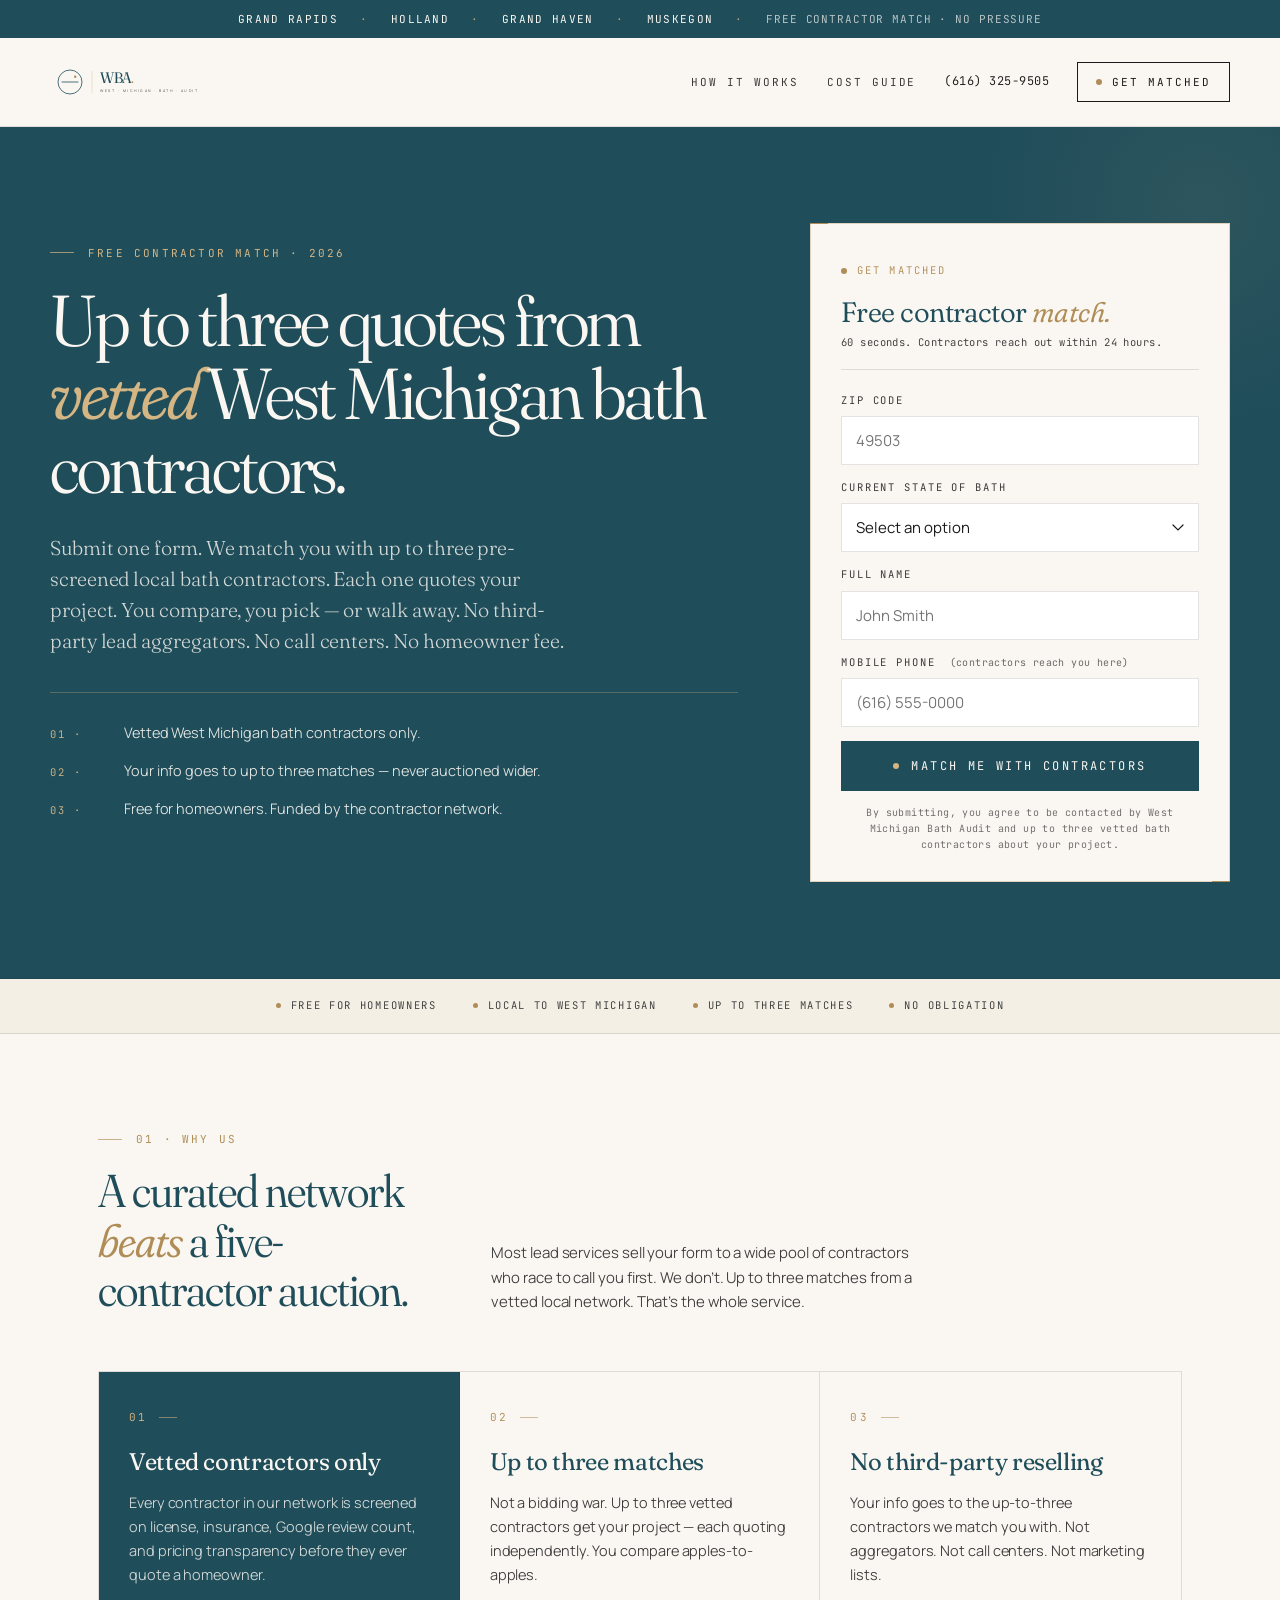
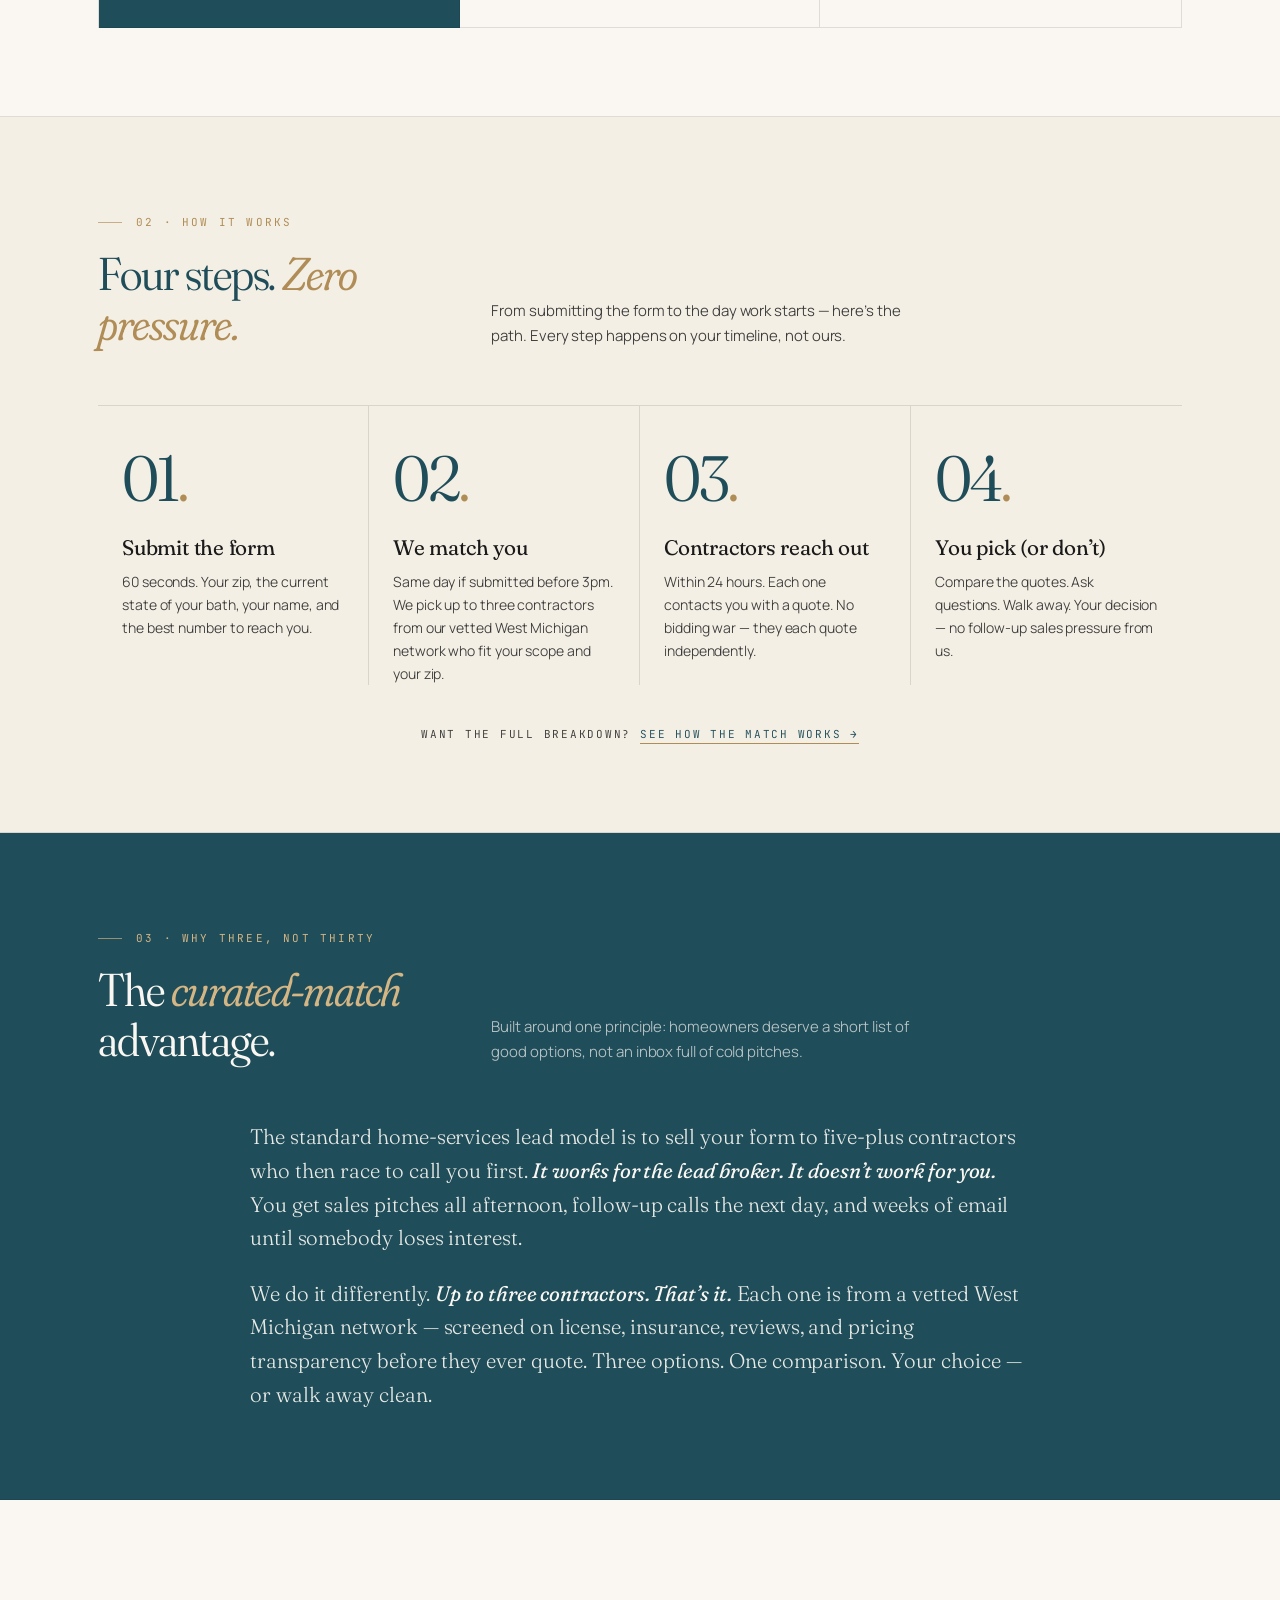
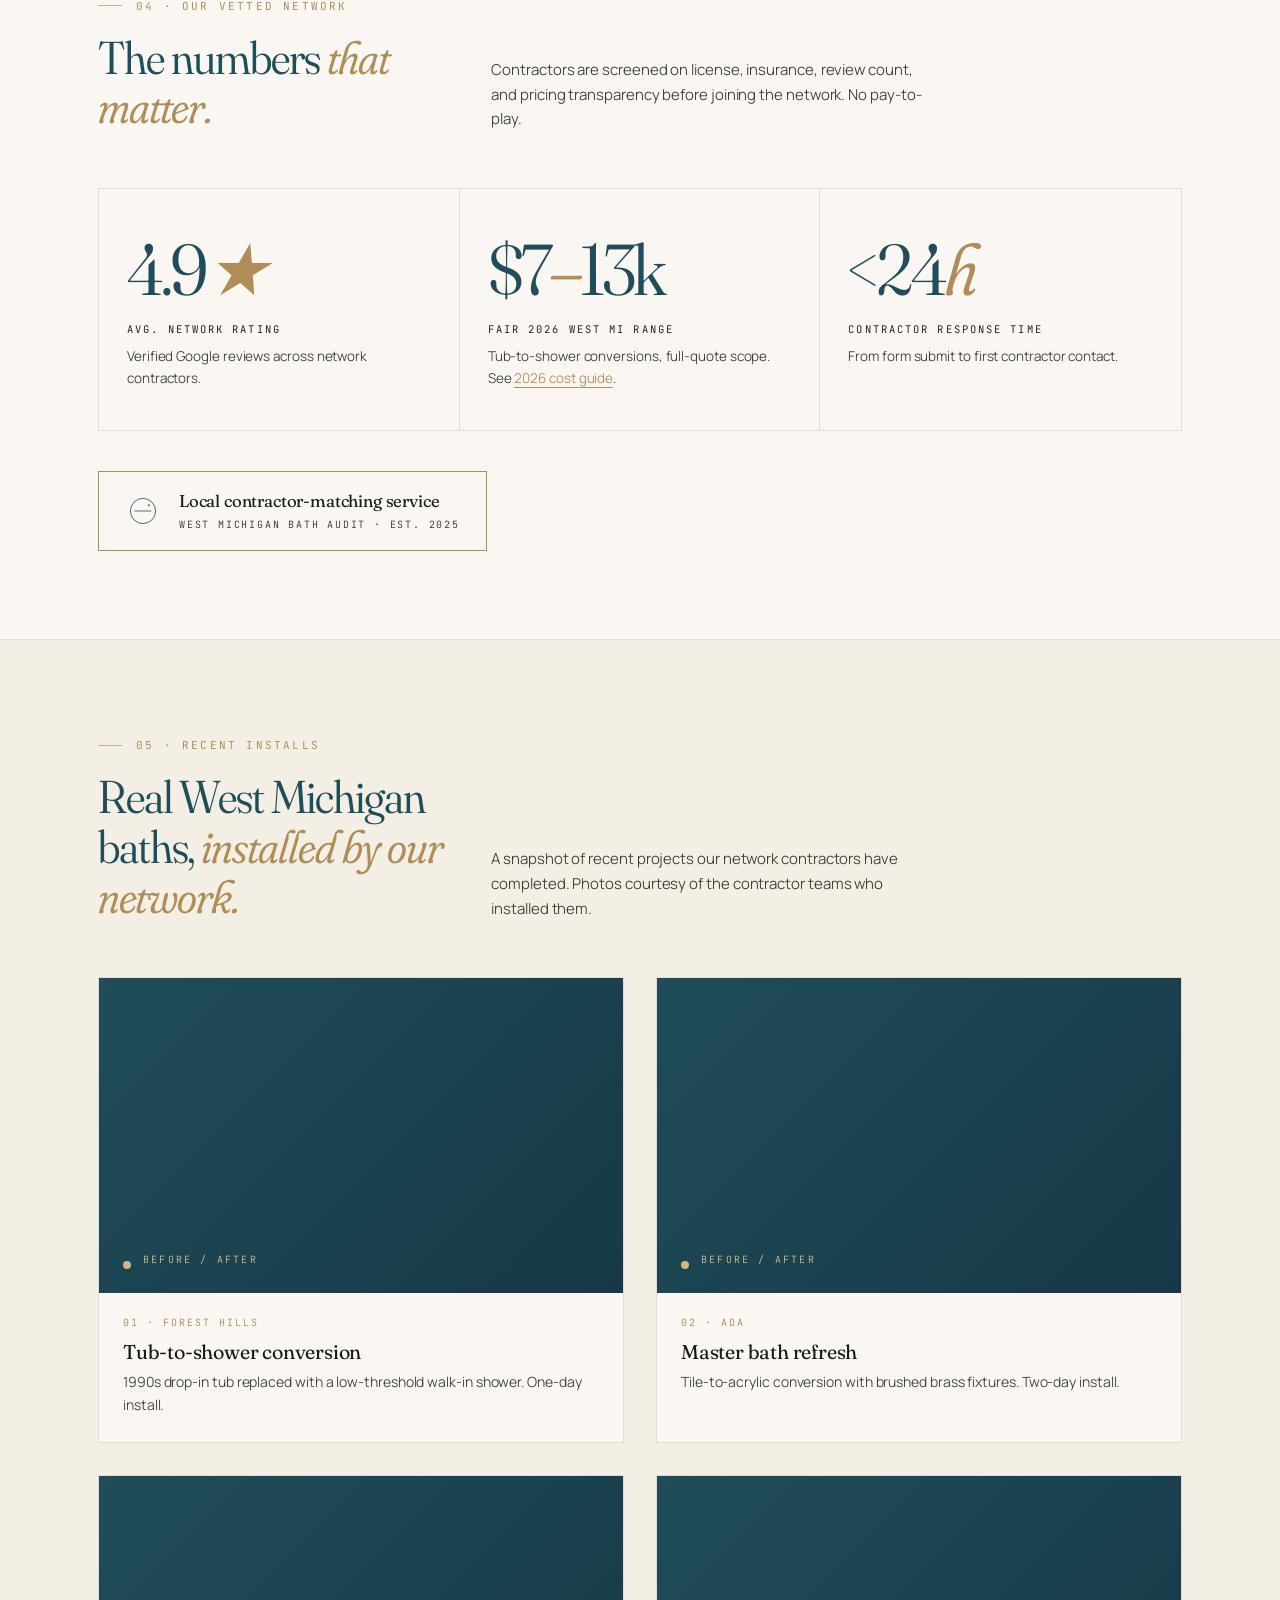
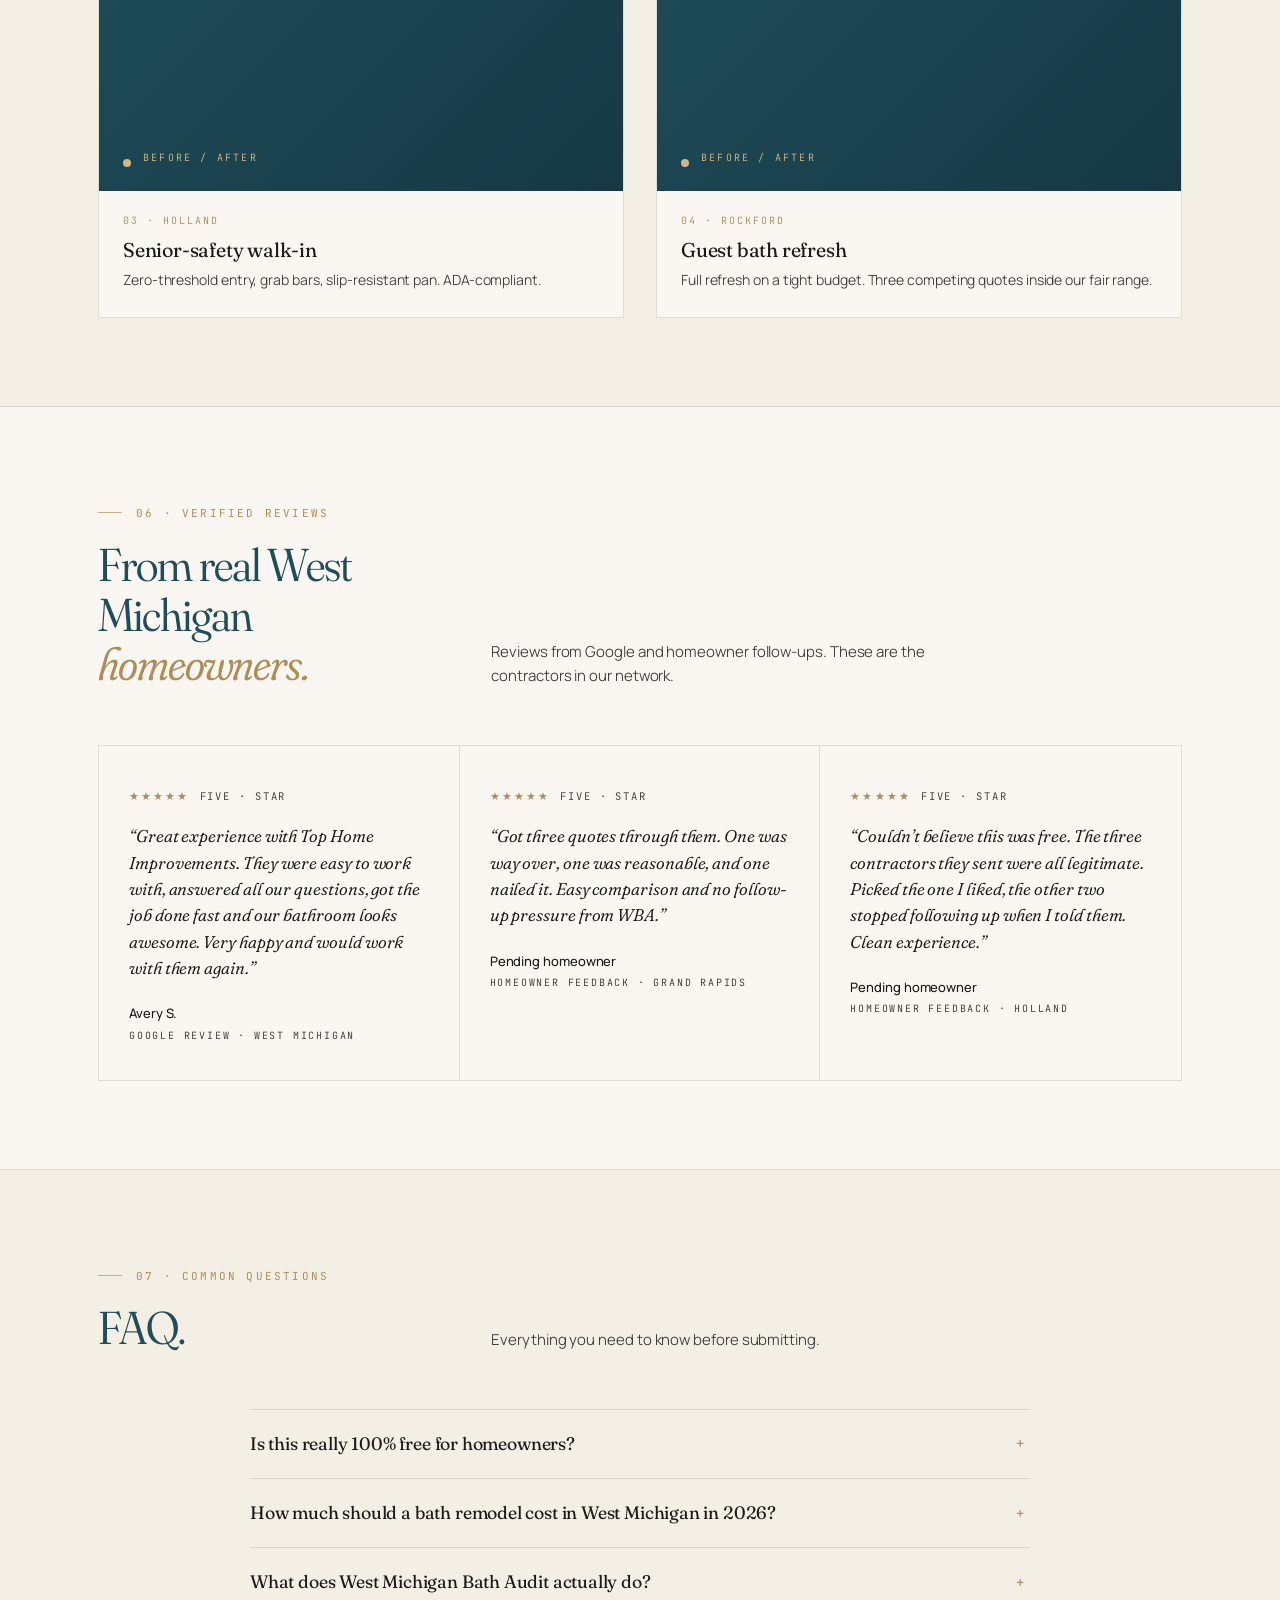
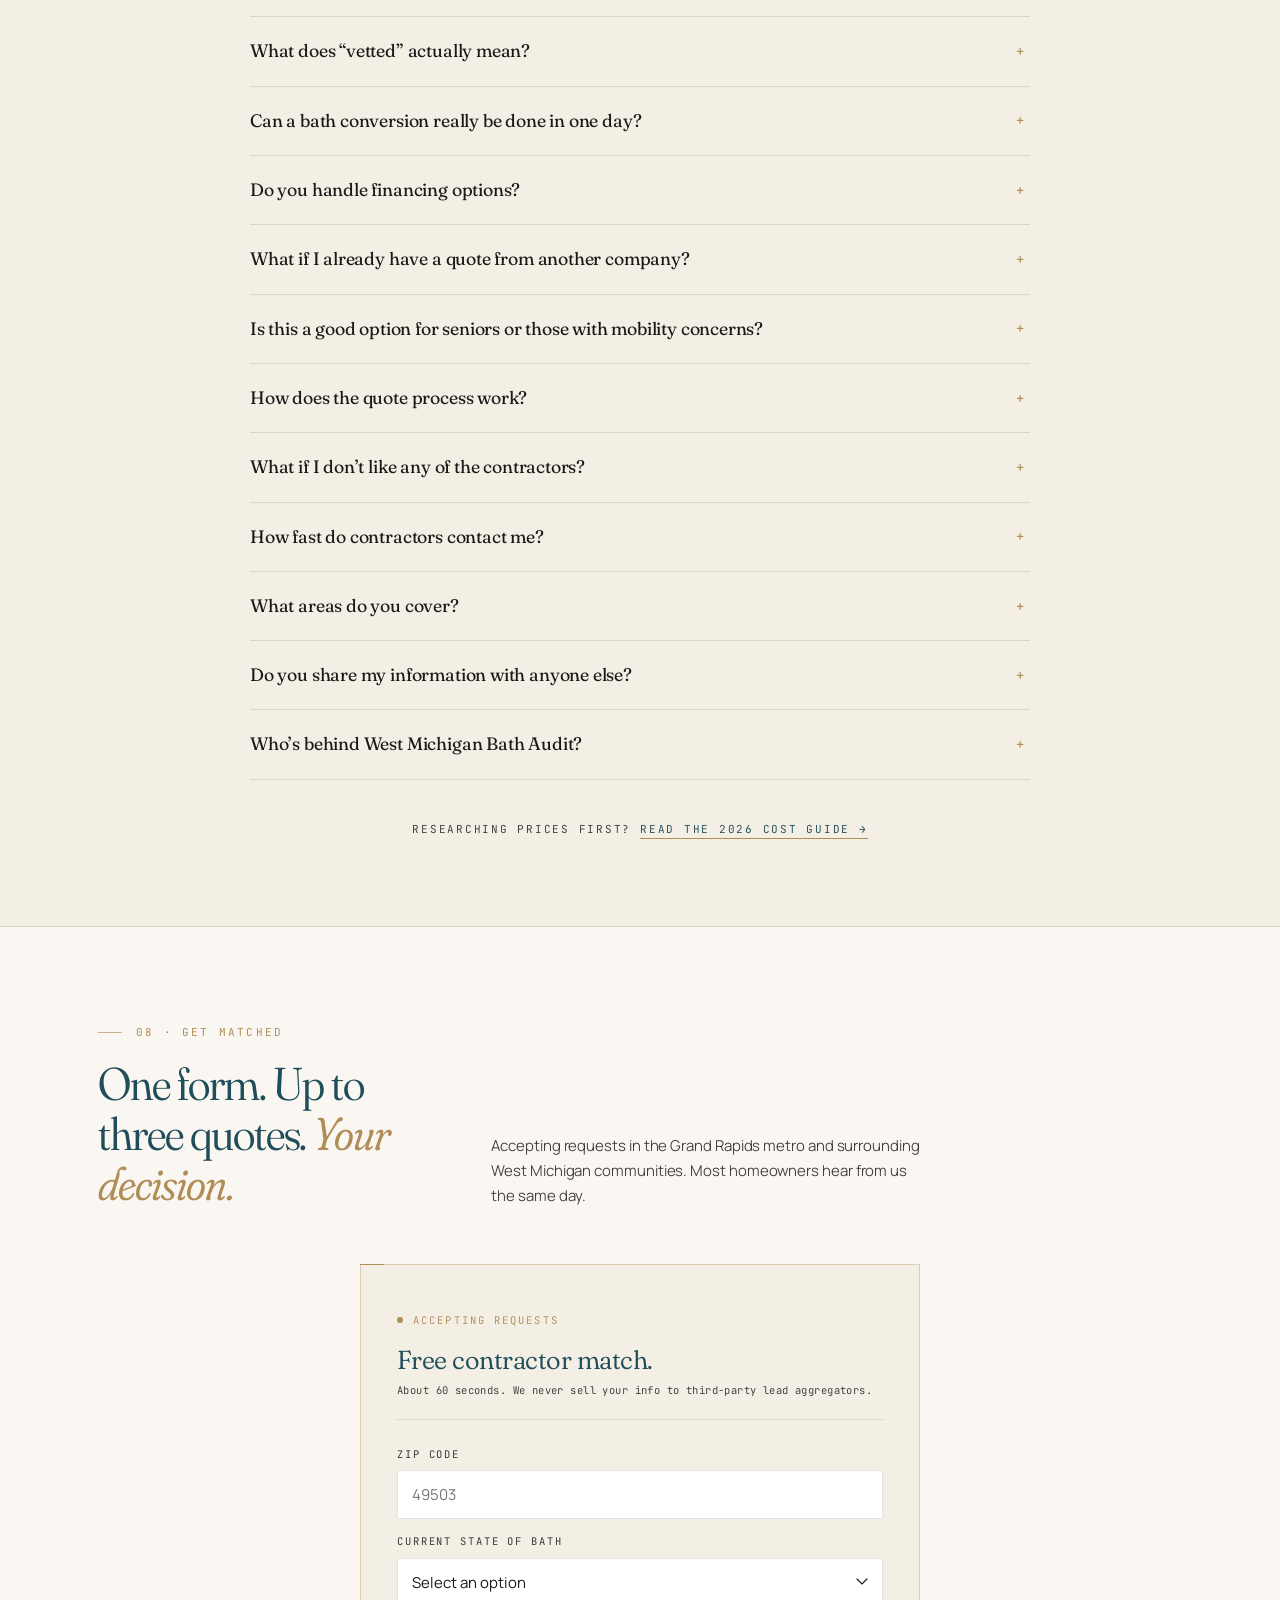
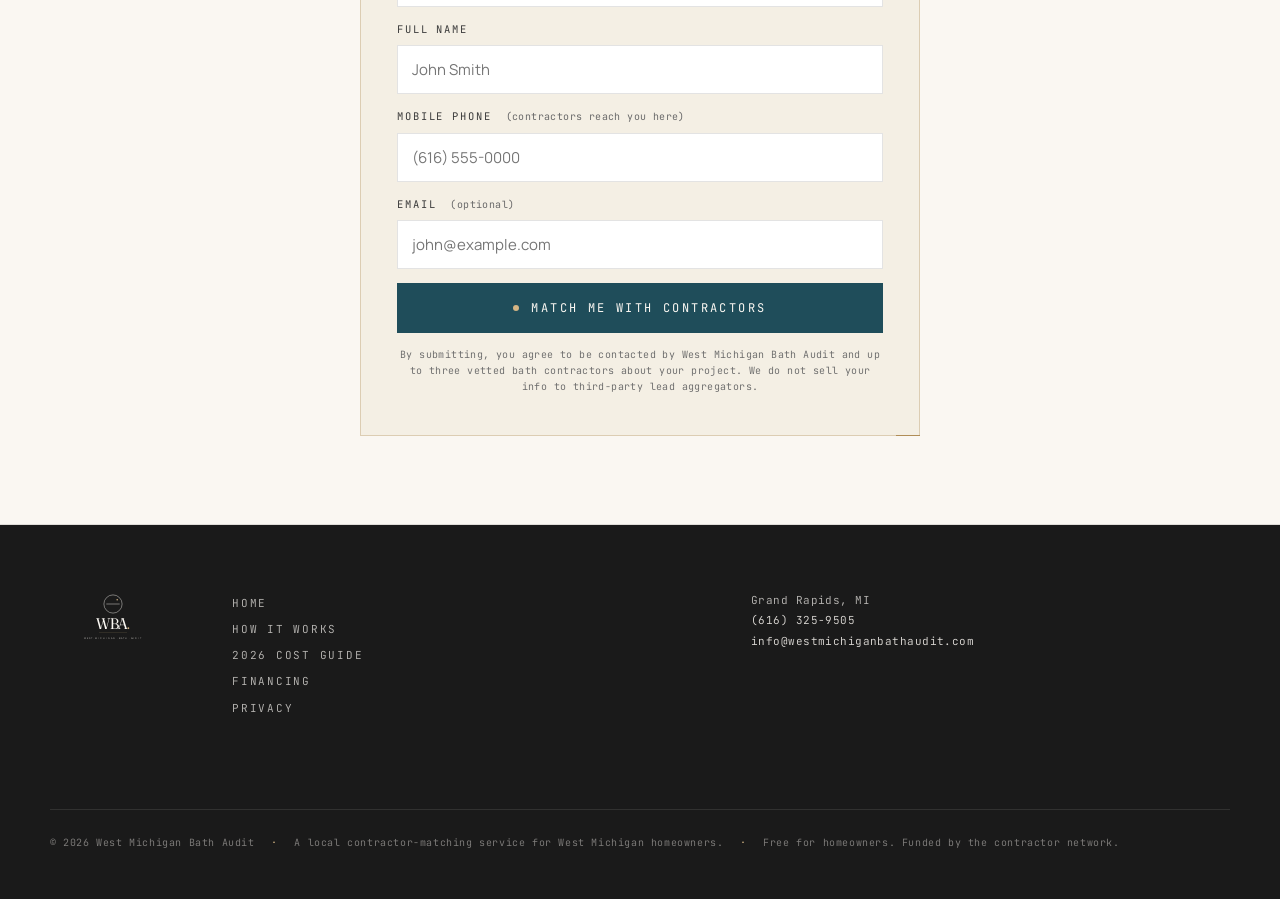
==== commit df52f8c3: "WBA site: unify contractor terminology (drop stray 'specialist' wording)" ====
--- a/index.html
+++ b/index.html
@@ -4,7 +4,7 @@
   <meta charset="UTF-8" />
   <meta name="viewport" content="width=device-width, initial-scale=1.0" />
   <title>West Michigan Bath Audit | Free Contractor Match for Bath Remodels</title>
-  <meta name="description" content="Free West Michigan bath contractor match. Submit one form, get up to three quotes from vetted local bath specialists. No third-party lead aggregators, no high-pressure pitch." />
+  <meta name="description" content="Free West Michigan bath contractor match. Submit one form, get up to three quotes from vetted local bath contractors. No third-party lead aggregators, no high-pressure pitch." />
 
   <link rel="icon" type="image/svg+xml" href="data:image/svg+xml;utf8,<svg xmlns='http://www.w3.org/2000/svg' viewBox='0 0 32 32'><rect width='32' height='32' rx='5' fill='%231F4D5A'/><g transform='translate(16,16)'><circle r='10' fill='none' stroke='%23FAF7F2' stroke-width='1.6'/><line x1='-6.5' y1='0' x2='6.5' y2='0' stroke='%23FAF7F2' stroke-width='1.6' stroke-linecap='round'/><circle cx='4.5' cy='-4.5' r='1.6' fill='%23D4B584'/></g></svg>" />
 
@@ -826,7 +826,7 @@
       <div class="hero-left">
         <p class="eyebrow">Free contractor match · 2026</p>
         <h1>Up to three quotes from <em>vetted</em> West Michigan bath contractors.</h1>
-        <p class="hero-desc">Submit one form. We match you with up to three pre-screened local bath specialists. Each one quotes your project. You compare, you pick — or walk away. No third-party lead aggregators. No call centers. No homeowner fee.</p>
+        <p class="hero-desc">Submit one form. We match you with up to three pre-screened local bath contractors. Each one quotes your project. You compare, you pick — or walk away. No third-party lead aggregators. No call centers. No homeowner fee.</p>
         <ul class="hero-bullets">
           <li><span class="num">01 ·</span><span>Vetted West Michigan bath contractors only.</span></li>
           <li><span class="num">02 ·</span><span>Your info goes to up to three matches — never auctioned wider.</span></li>
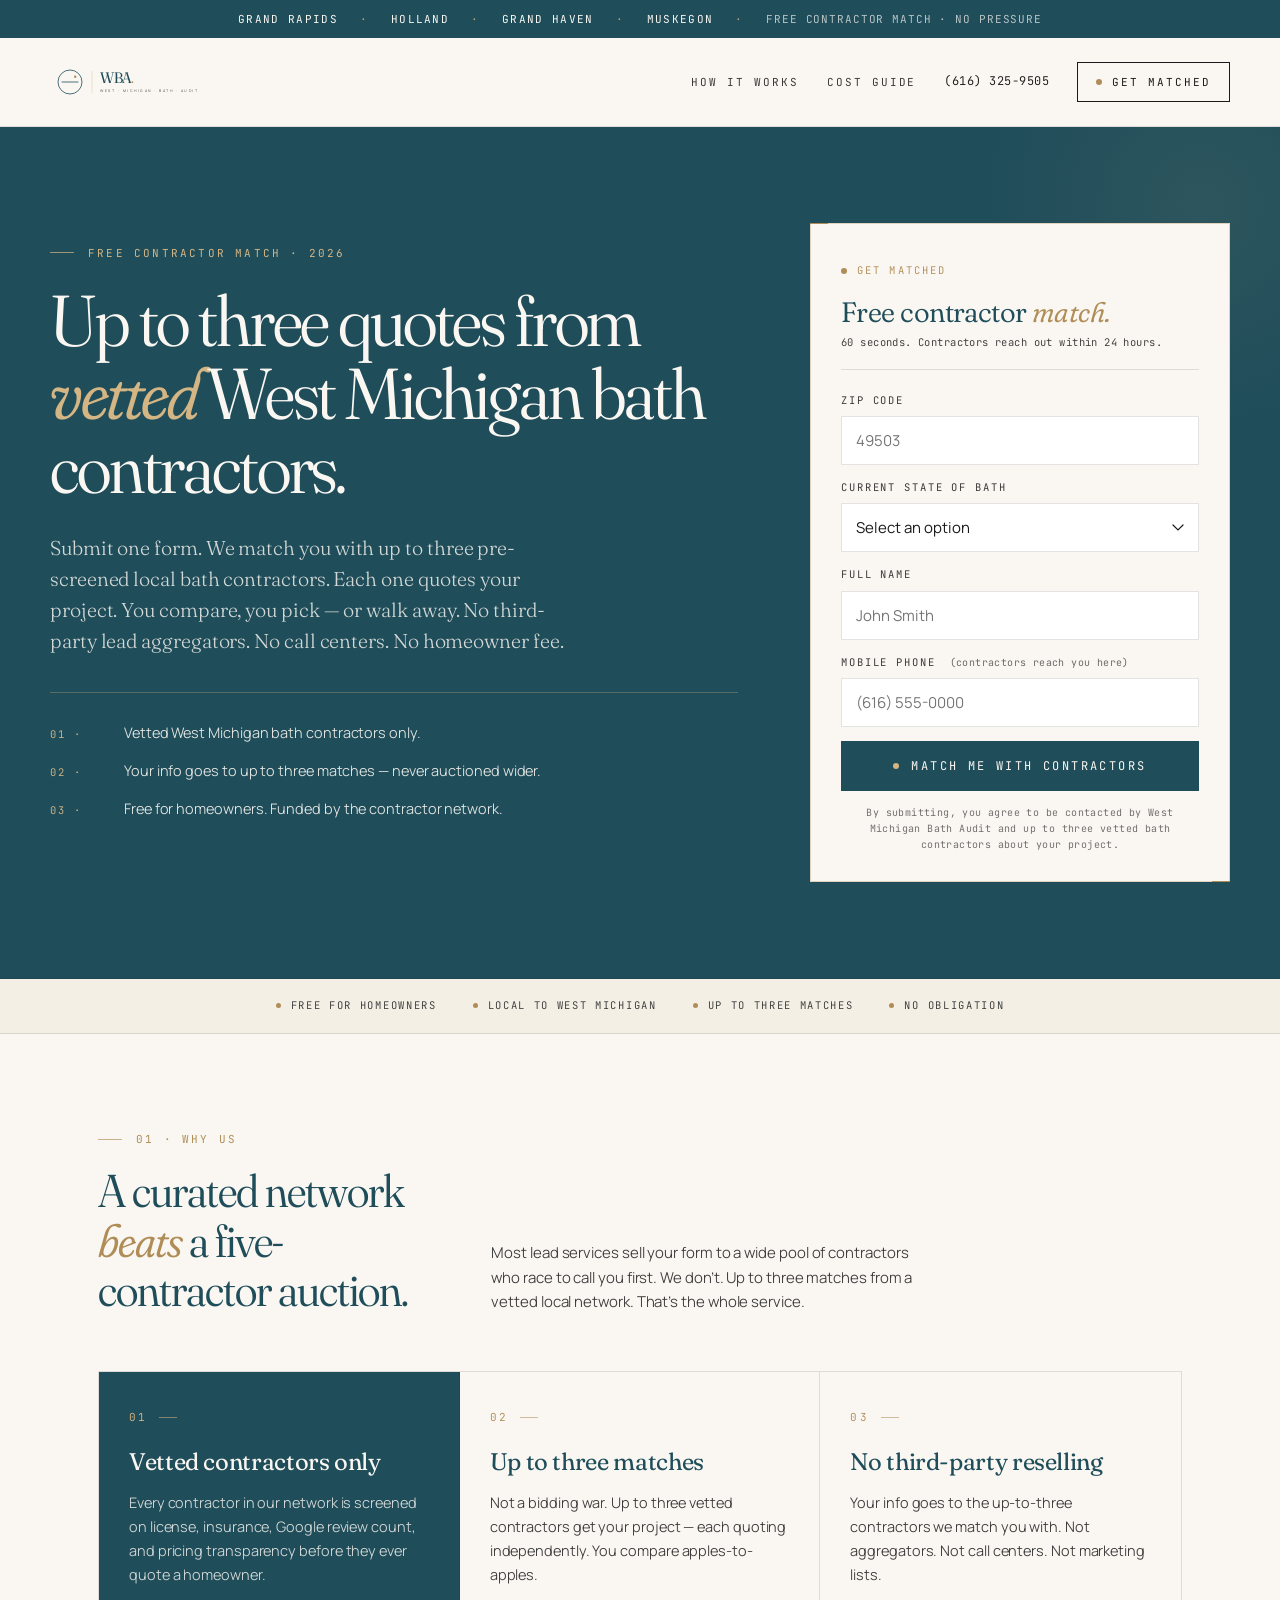
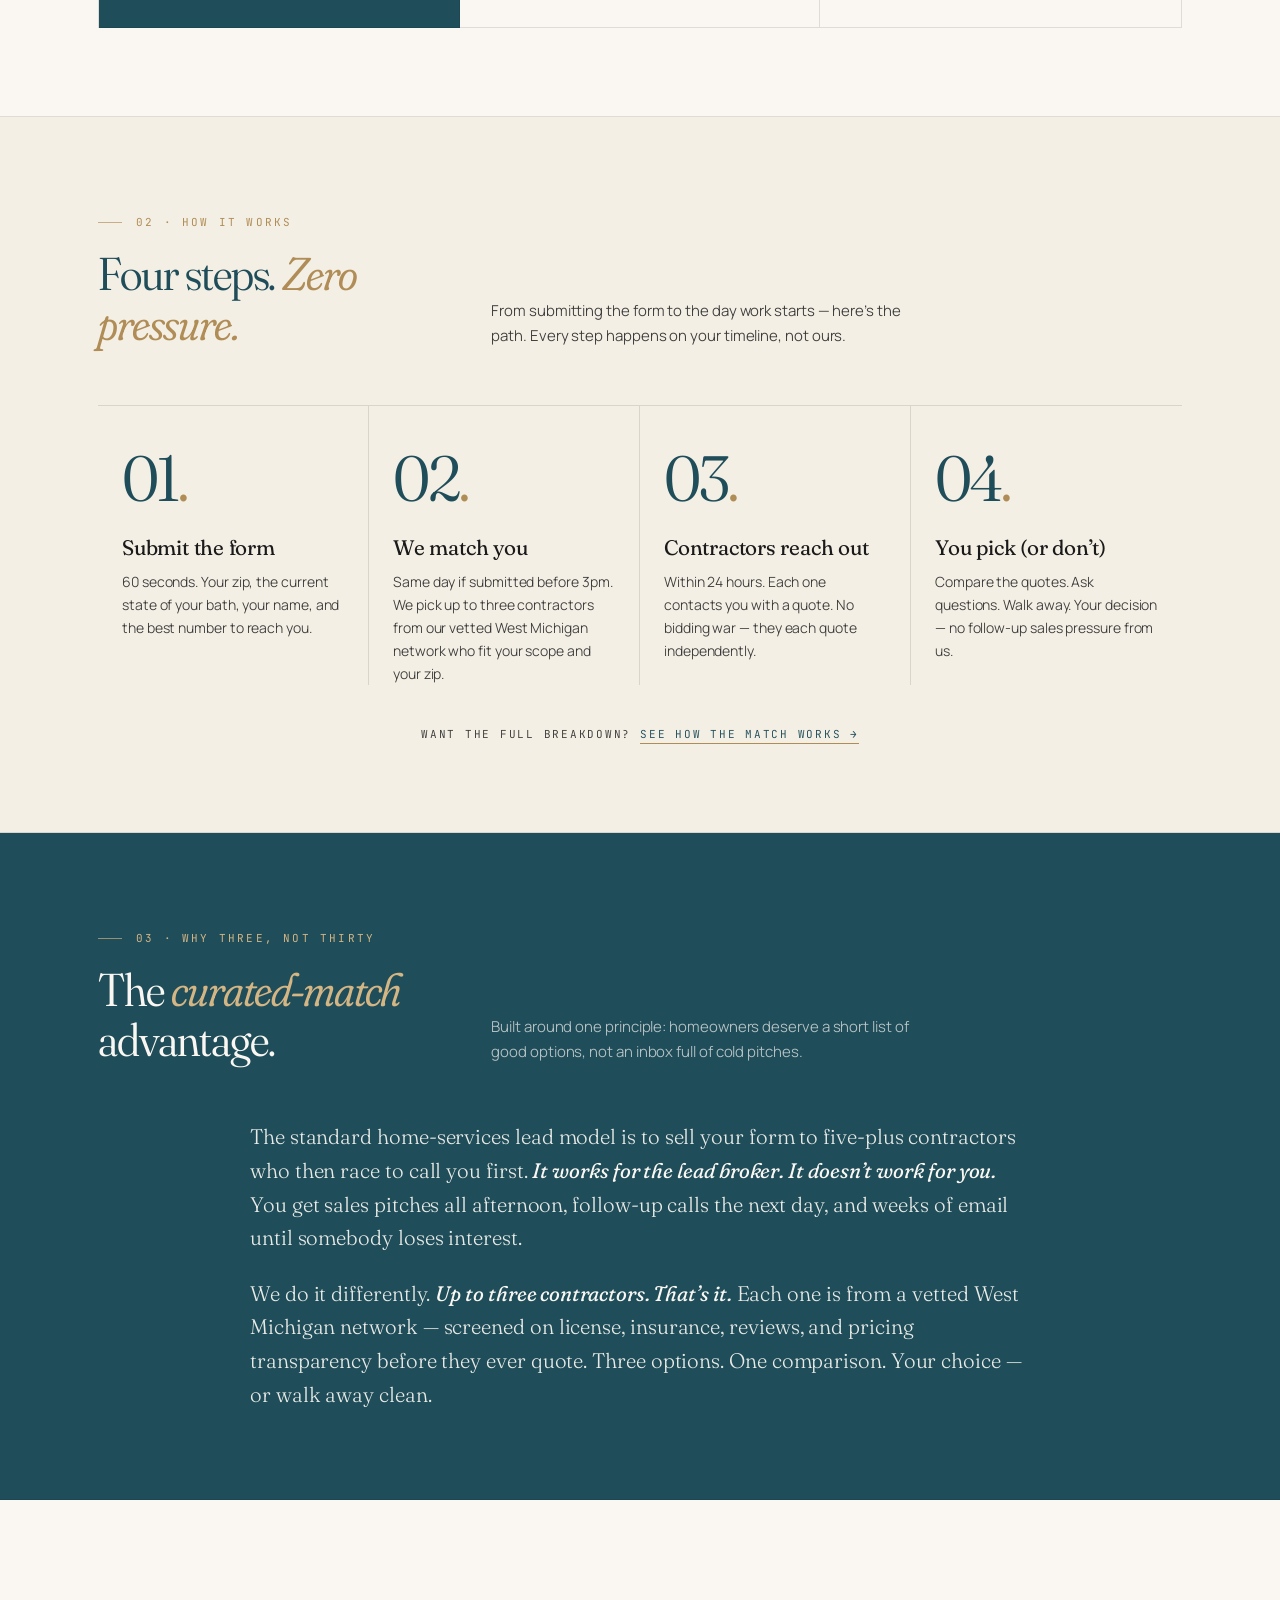
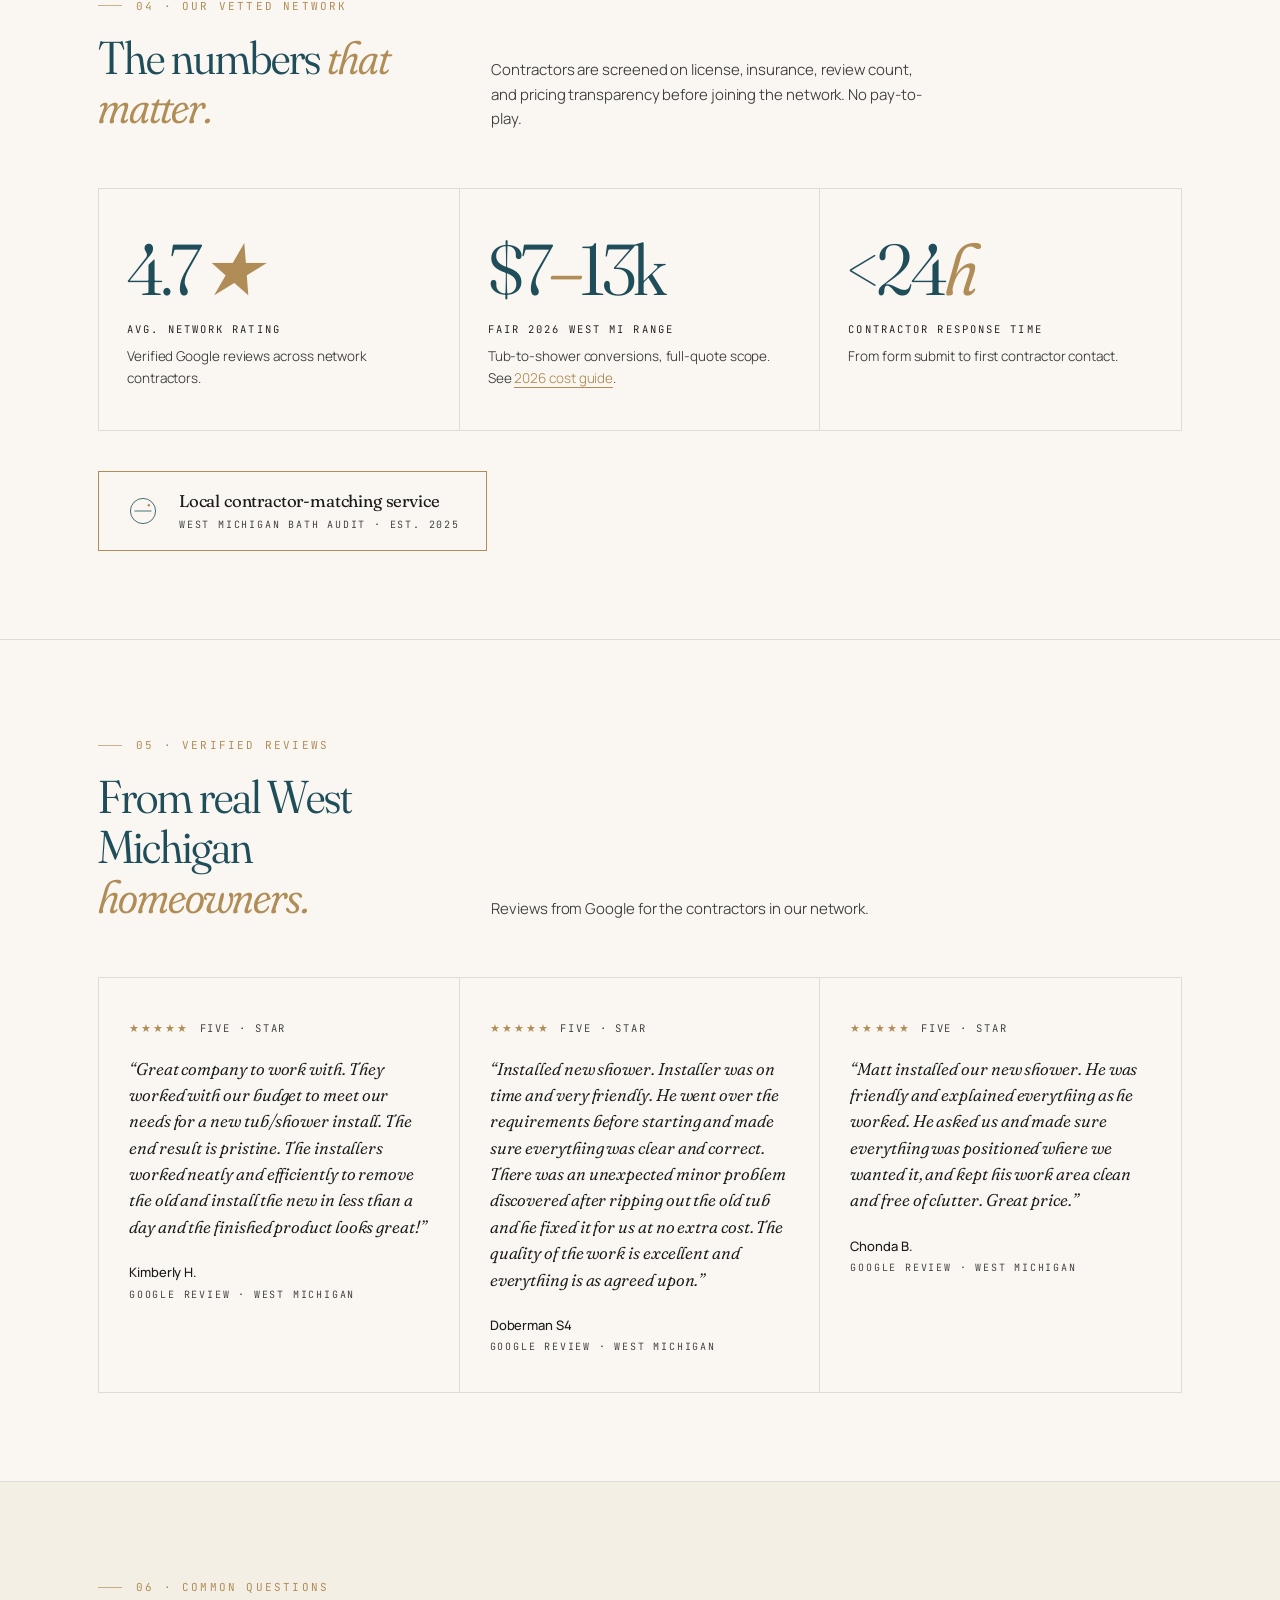
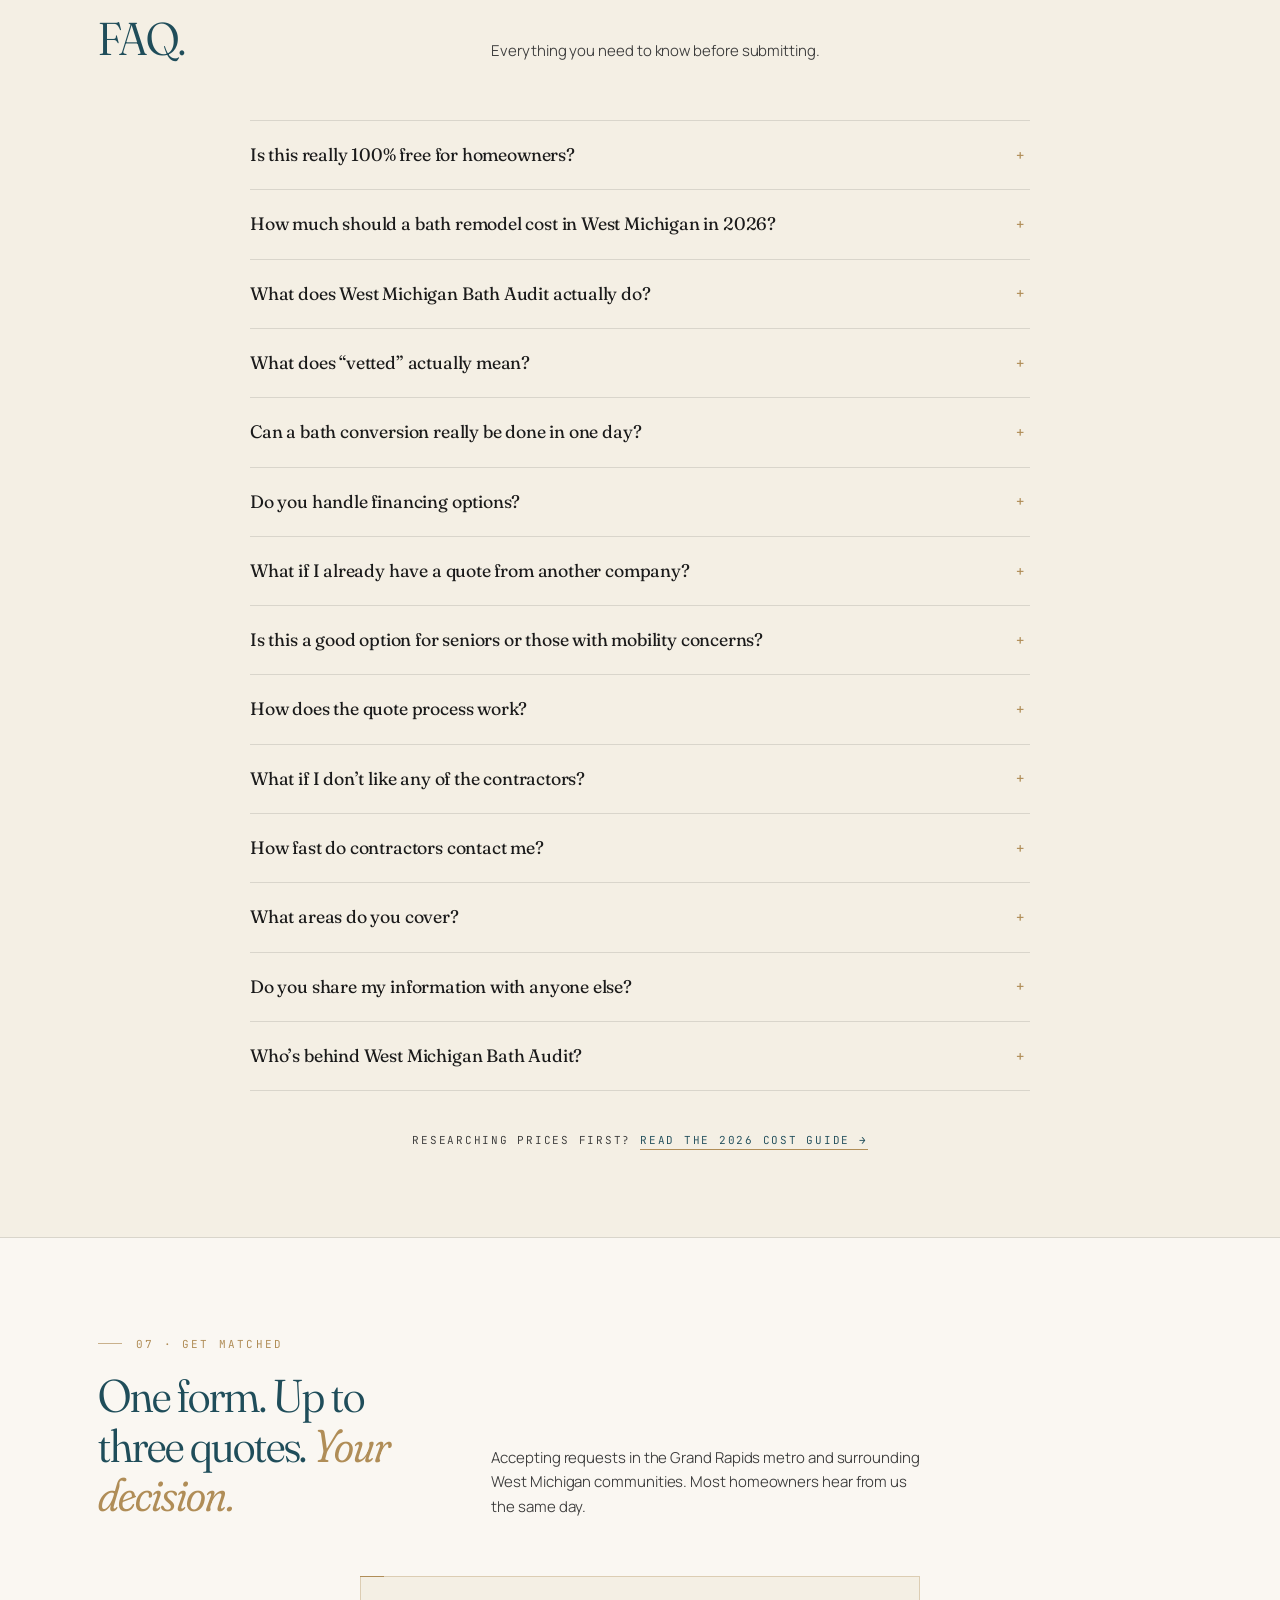
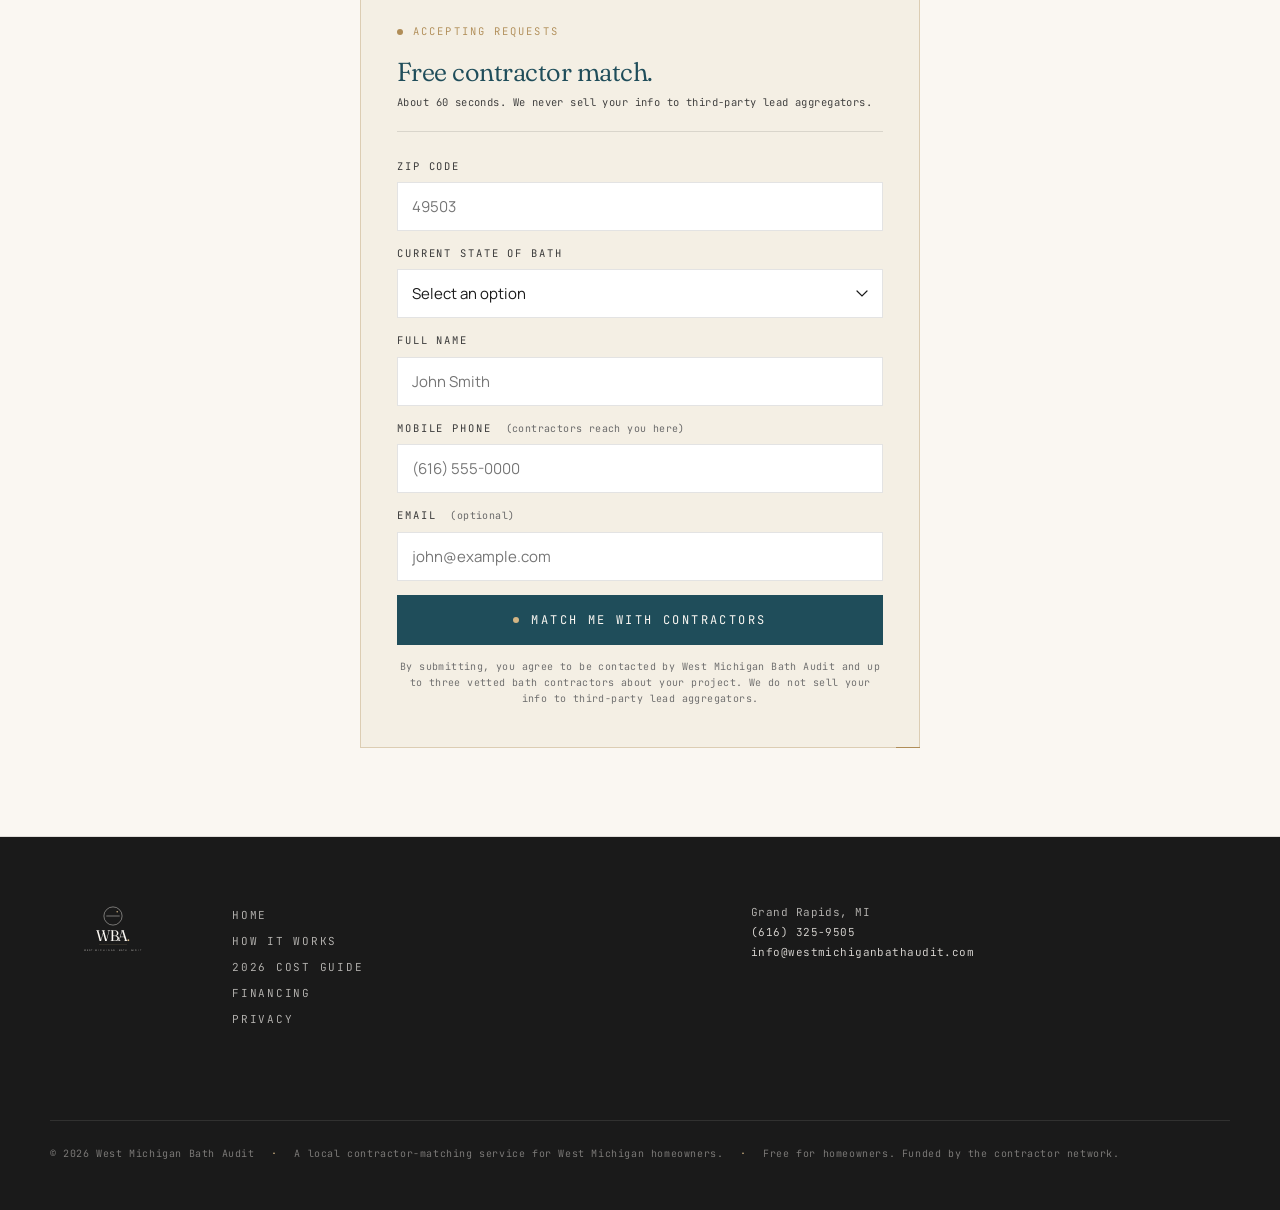
==== commit 7e658183: "Fix fabricated social proof on homepage before Tue 5/26 ad launch - Replace 2 fake "Pending homeowne" ====
--- a/index.html
+++ b/index.html
@@ -985,7 +985,7 @@
 
       <div class="stats-grid">
         <div class="stat-card">
-          <div class="stat-number">4.9<em>★</em></div>
+          <div class="stat-number">4.7<em>★</em></div>
           <div class="stat-label">Avg. network rating</div>
           <div class="stat-desc">Verified Google reviews across network contractors.</div>
         </div>
@@ -1019,7 +1019,18 @@
     </div>
   </section>
 
-  <!-- GALLERY -->
+  <!-- ============================================================
+       GALLERY HIDDEN 2026-05-23 (pre-launch QA, before Tue 5/26 ad launch).
+       The cards below were PLACEHOLDERS: "Before / after" boxes with project
+       details (Forest Hills / Ada / Holland / Rockford) for work the network
+       has NOT completed. That is a false completed-work claim that risks Meta
+       ad rejection + FTC exposure. Hidden until real before/after photos exist.
+       TO REBUILD: replace each .gallery-img with a real <img> of an actual Top
+       Home before/after, use real project details, then un-comment the section.
+       NOTE: on rebuild this is section 05, so re-increment the sections below it
+       back to 06 (reviews) / 07 (FAQ) / 08 (get matched).
+       ============================================================ -->
+  <!--
   <section class="brand gallery-section">
     <div class="wrap">
       <div class="section-head">
@@ -1066,36 +1077,37 @@
       </div>
     </div>
   </section>
+  -->
 
   <!-- REVIEWS -->
   <section class="brand reviews-section">
     <div class="wrap">
       <div class="section-head">
         <div>
-          <p class="eyebrow">06 · Verified reviews</p>
+          <p class="eyebrow">05 · Verified reviews</p>
           <h2>From real West Michigan <em>homeowners.</em></h2>
         </div>
-        <p class="blurb">Reviews from Google and homeowner follow-ups. These are the contractors in our network.</p>
+        <p class="blurb">Reviews from Google for the contractors in our network.</p>
       </div>
 
       <div class="reviews-grid">
         <div class="review-card">
           <p class="review-stars">★★★★★</p>
-          <p class="review-text">&ldquo;Great experience with Top Home Improvements. They were easy to work with, answered all our questions, got the job done fast and our bathroom looks awesome. Very happy and would work with them again.&rdquo;</p>
-          <div class="review-author">Avery S.</div>
+          <p class="review-text">&ldquo;Great company to work with. They worked with our budget to meet our needs for a new tub/shower install. The end result is pristine. The installers worked neatly and efficiently to remove the old and install the new in less than a day and the finished product looks great!&rdquo;</p>
+          <div class="review-author">Kimberly H.</div>
           <div class="review-source">Google review · West Michigan</div>
         </div>
         <div class="review-card">
           <p class="review-stars">★★★★★</p>
-          <p class="review-text">&ldquo;Got three quotes through them. One was way over, one was reasonable, and one nailed it. Easy comparison and no follow-up pressure from WBA.&rdquo;</p>
-          <div class="review-author">Pending homeowner</div>
-          <div class="review-source">Homeowner feedback · Grand Rapids</div>
+          <p class="review-text">&ldquo;Installed new shower. Installer was on time and very friendly. He went over the requirements before starting and made sure everything was clear and correct. There was an unexpected minor problem discovered after ripping out the old tub and he fixed it for us at no extra cost. The quality of the work is excellent and everything is as agreed upon.&rdquo;</p>
+          <div class="review-author">Doberman S4</div>
+          <div class="review-source">Google review · West Michigan</div>
         </div>
         <div class="review-card">
           <p class="review-stars">★★★★★</p>
-          <p class="review-text">&ldquo;Couldn&rsquo;t believe this was free. The three contractors they sent were all legitimate. Picked the one I liked, the other two stopped following up when I told them. Clean experience.&rdquo;</p>
-          <div class="review-author">Pending homeowner</div>
-          <div class="review-source">Homeowner feedback · Holland</div>
+          <p class="review-text">&ldquo;Matt installed our new shower. He was friendly and explained everything as he worked. He asked us and made sure everything was positioned where we wanted it, and kept his work area clean and free of clutter. Great price.&rdquo;</p>
+          <div class="review-author">Chonda B.</div>
+          <div class="review-source">Google review · West Michigan</div>
         </div>
       </div>
     </div>
@@ -1106,7 +1118,7 @@
     <div class="wrap">
       <div class="section-head">
         <div>
-          <p class="eyebrow">07 · Common questions</p>
+          <p class="eyebrow">06 · Common questions</p>
           <h2>FAQ.</h2>
         </div>
         <p class="blurb">Everything you need to know before submitting.</p>
@@ -1178,7 +1190,7 @@
     <div class="wrap">
       <div class="section-head">
         <div>
-          <p class="eyebrow">08 · Get matched</p>
+          <p class="eyebrow">07 · Get matched</p>
           <h2>One form. Up to three quotes. <em>Your decision.</em></h2>
         </div>
         <p class="blurb">Accepting requests in the Grand Rapids metro and surrounding West Michigan communities. Most homeowners hear from us the same day.</p>
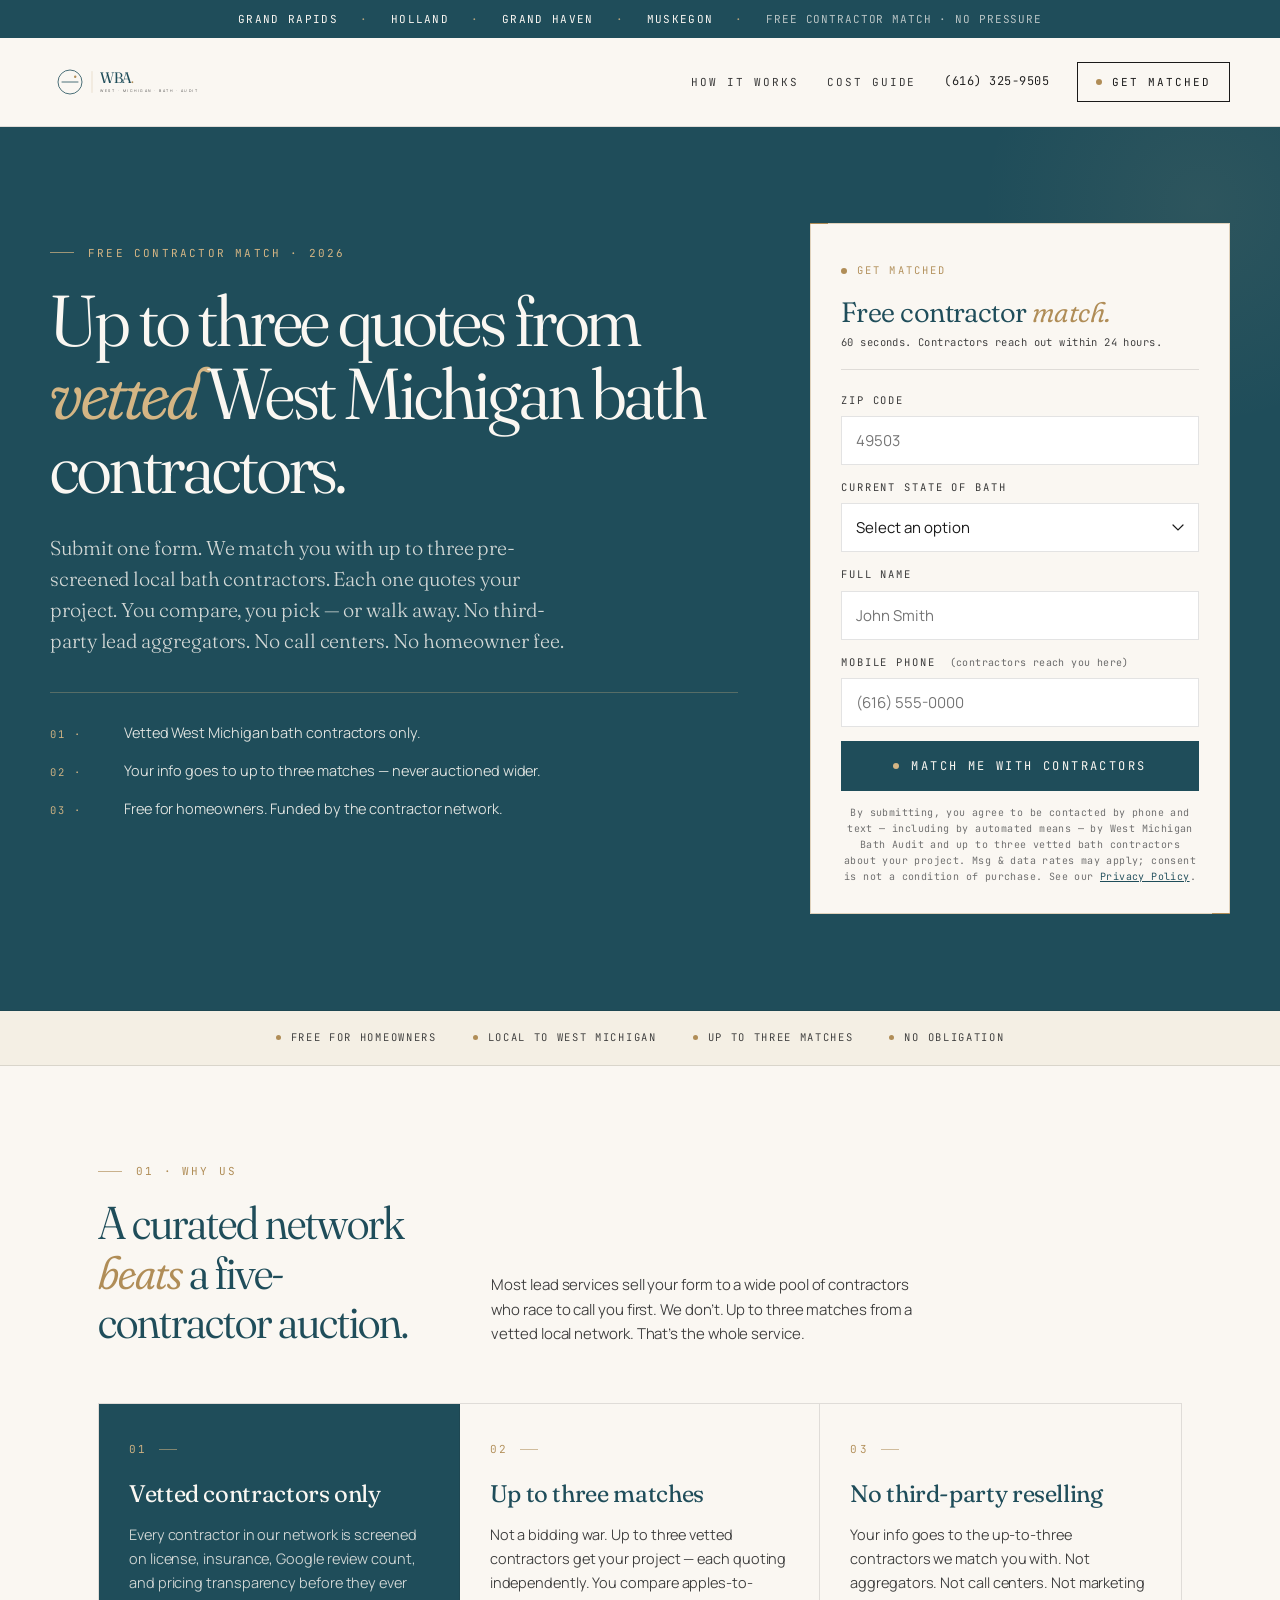
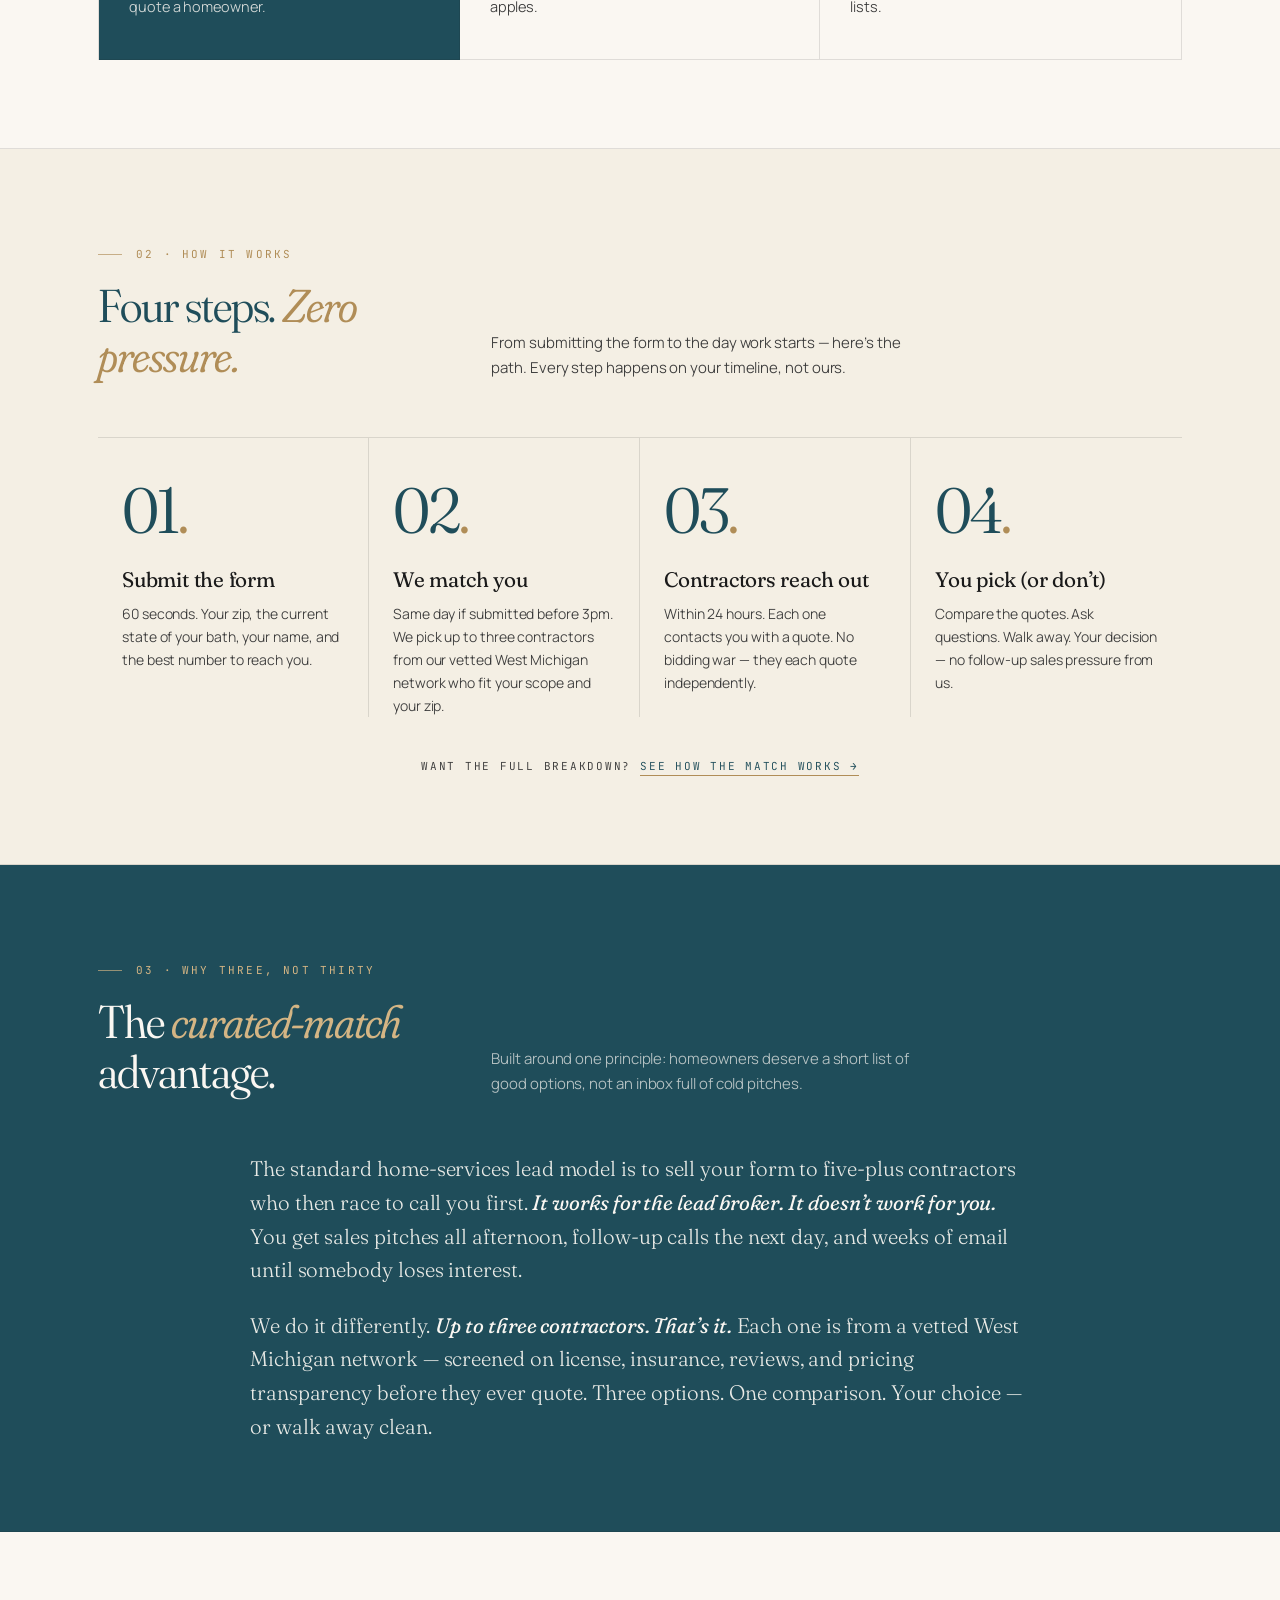
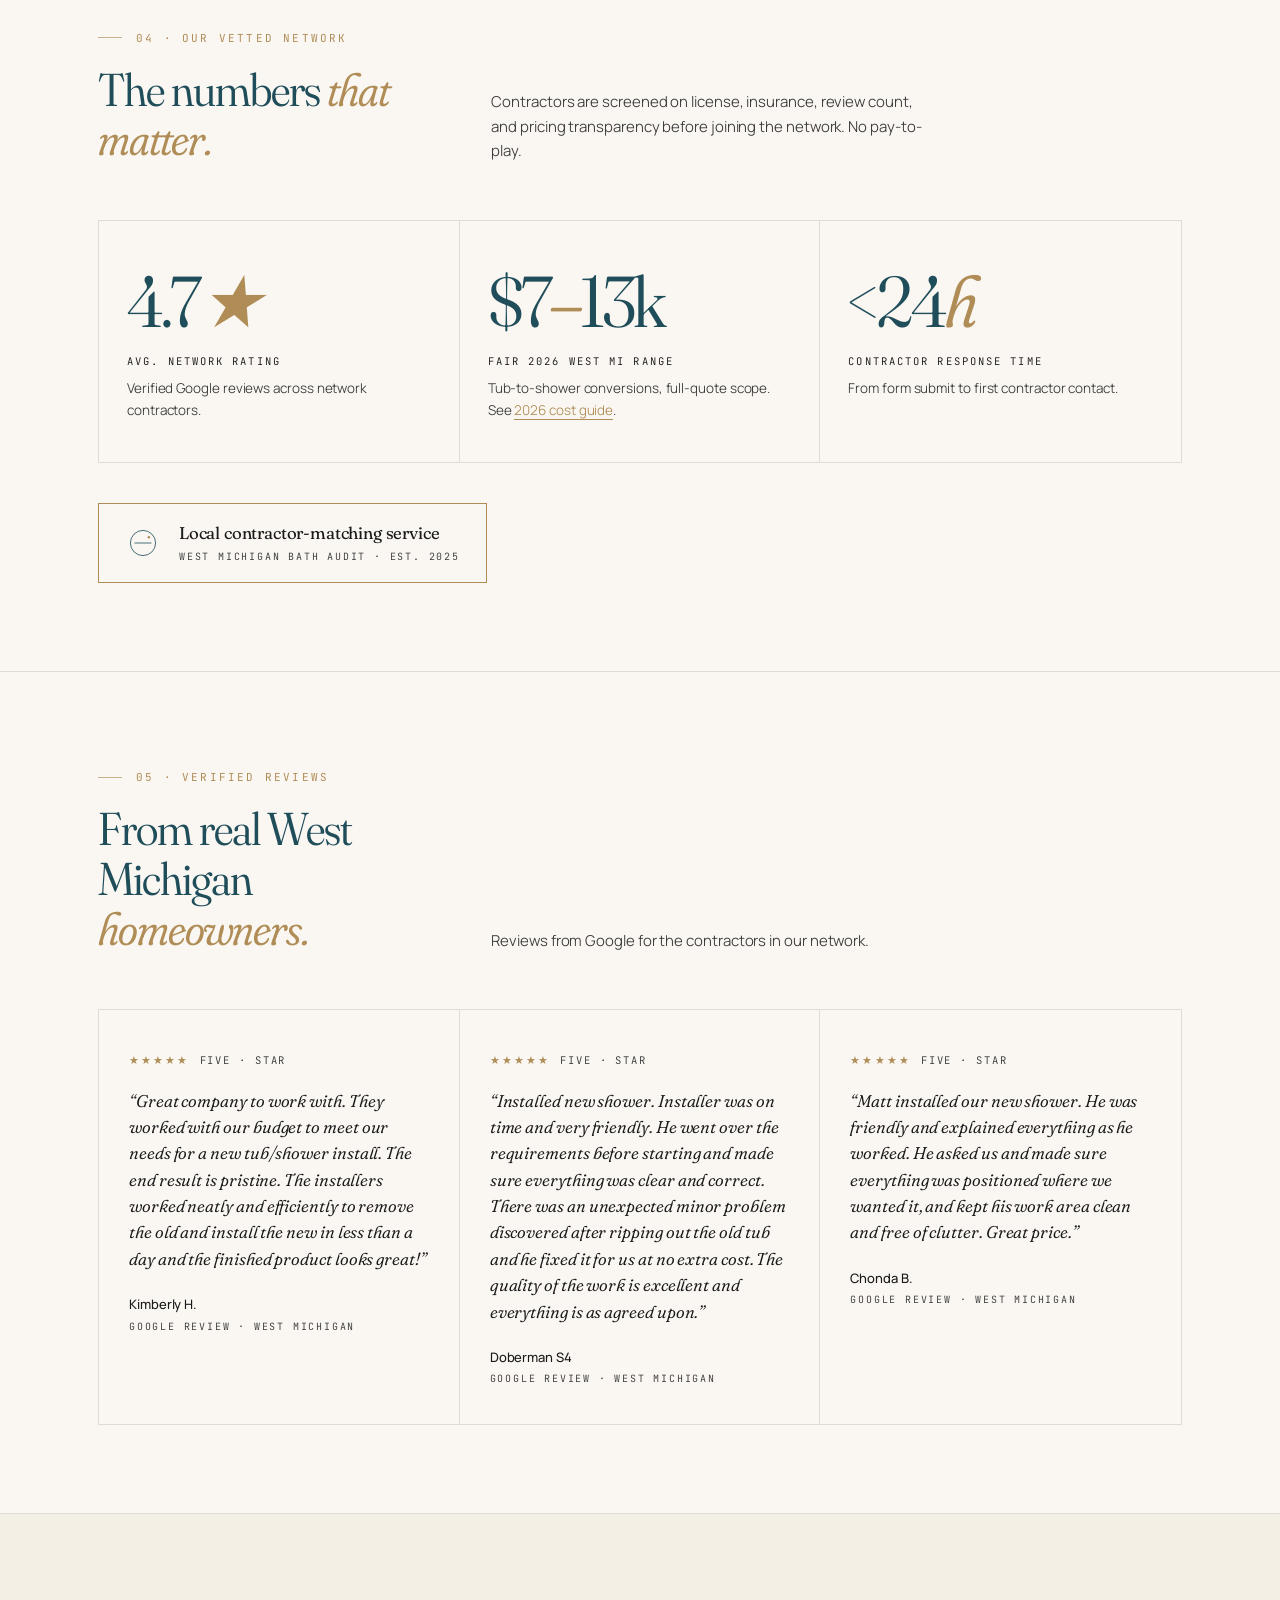
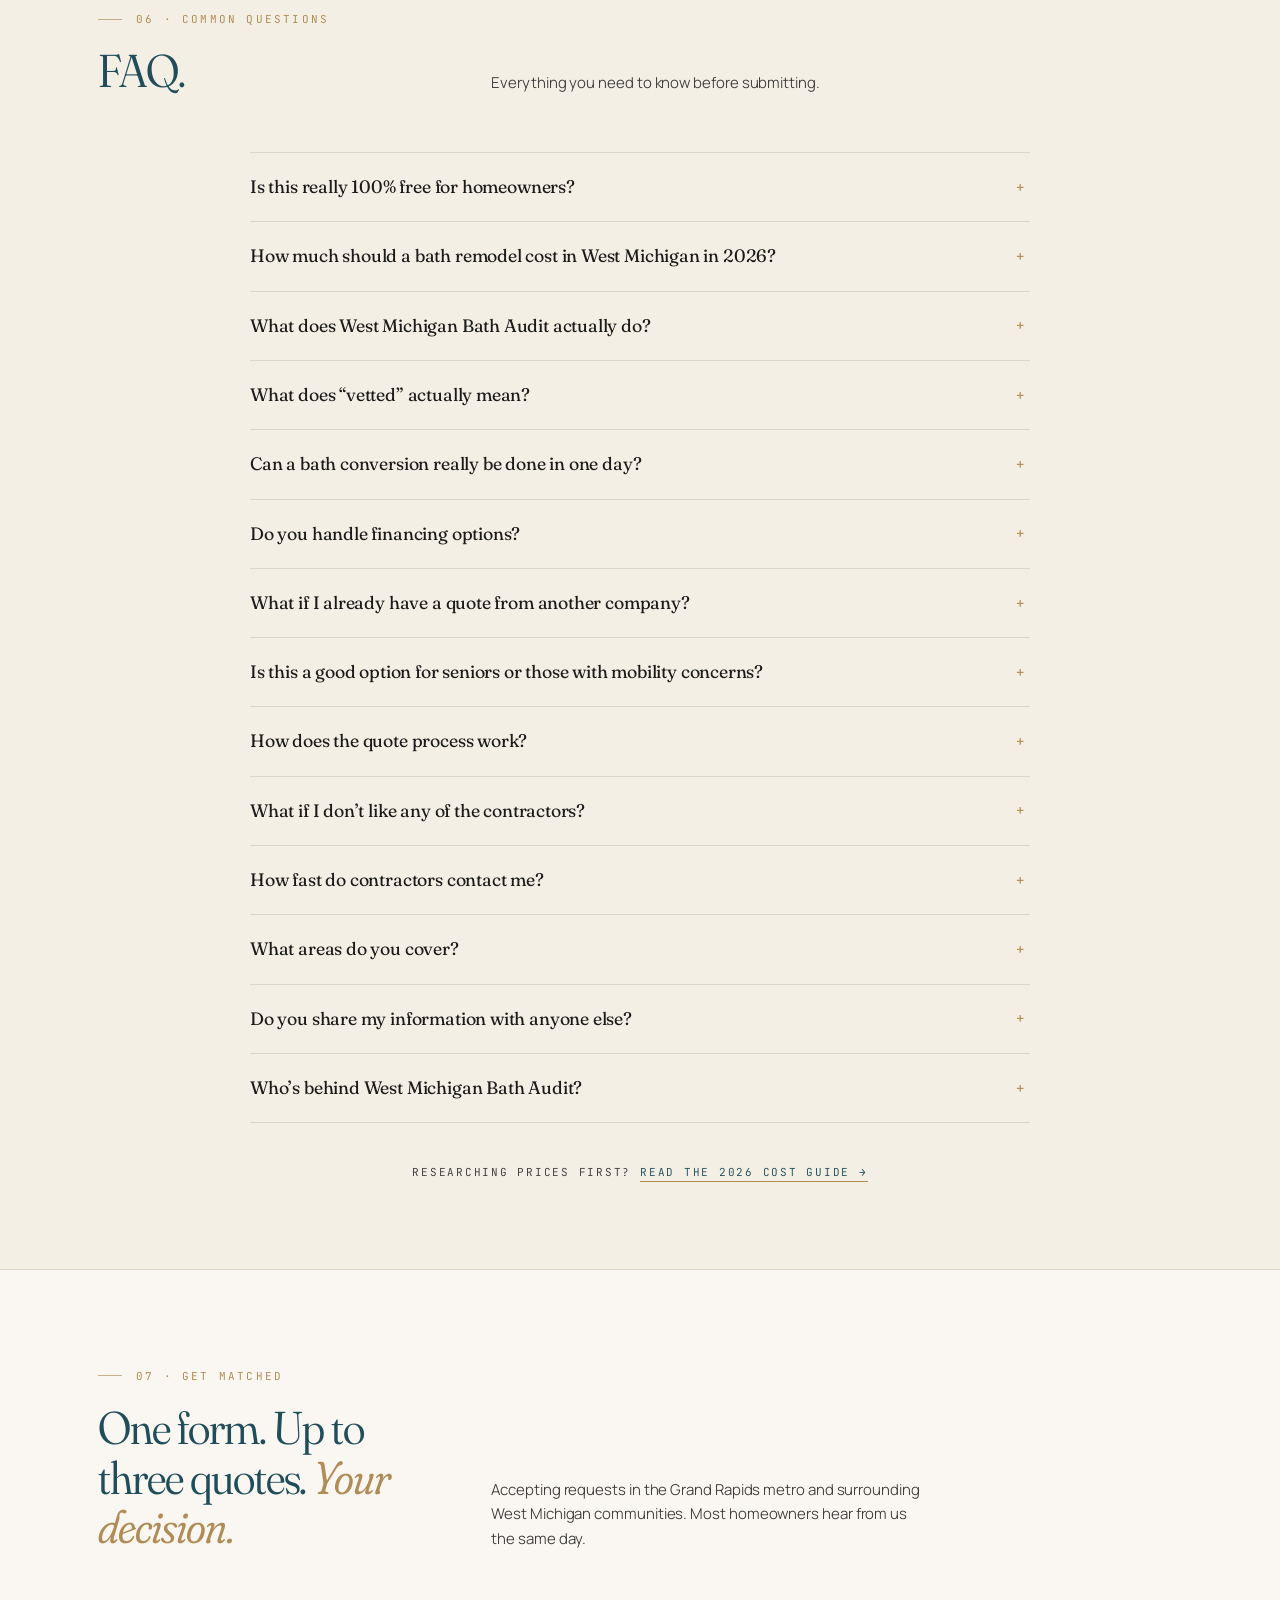
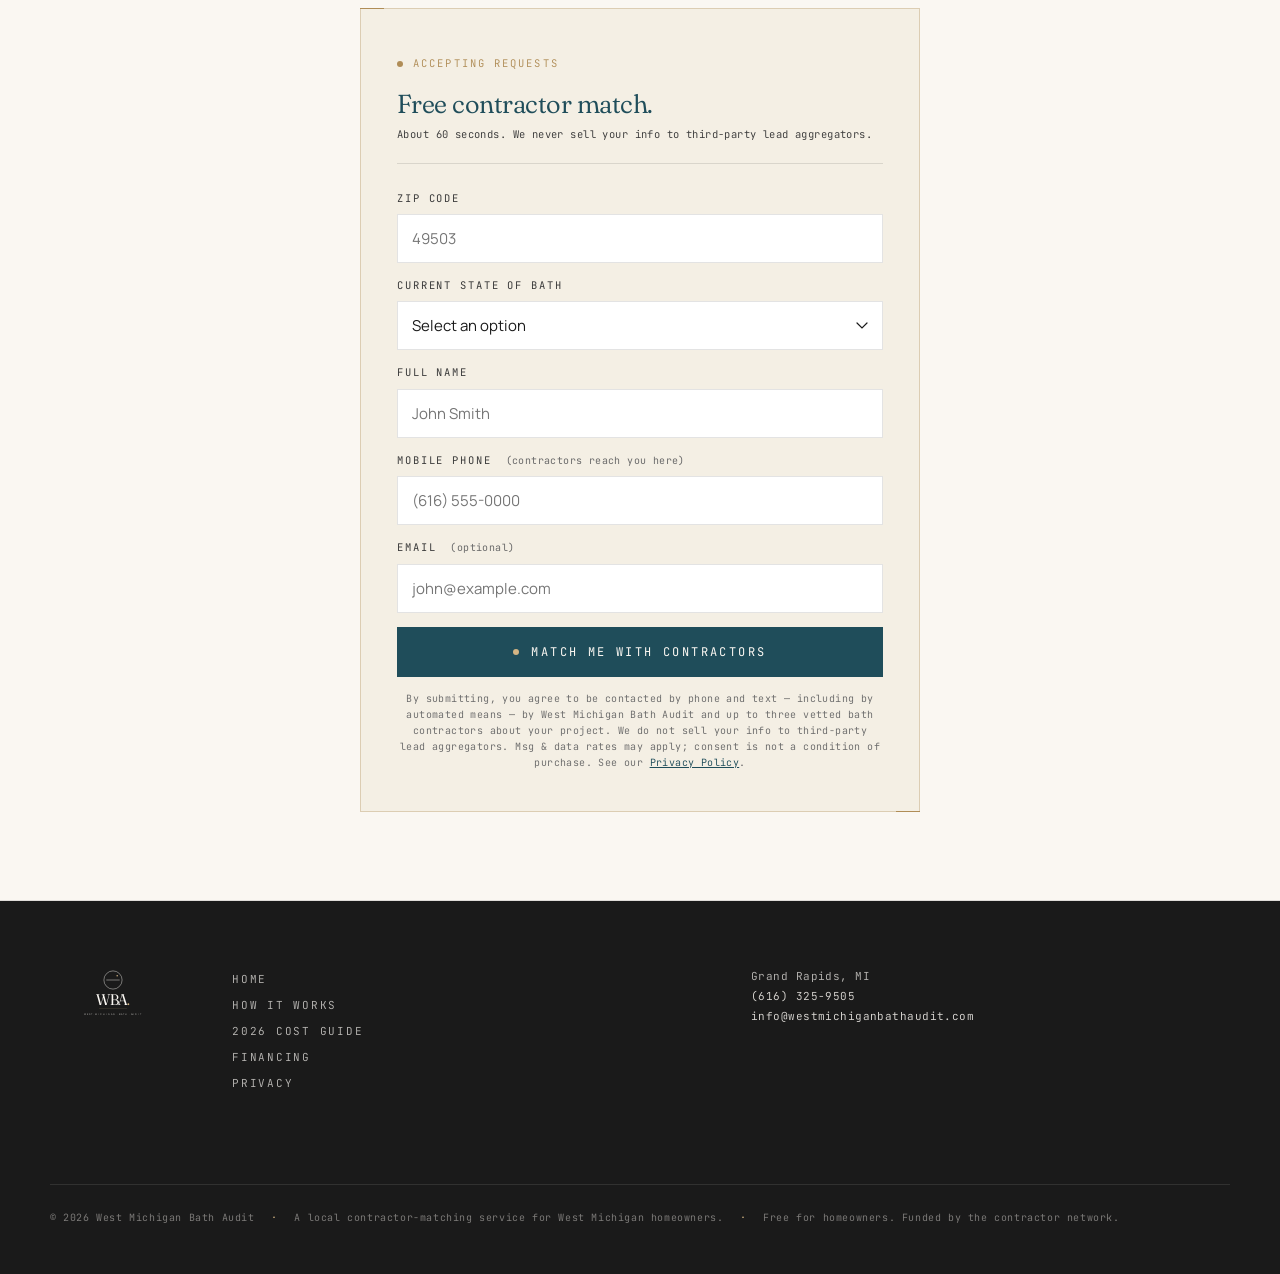
==== commit aad7fa52: "Security/compliance polish: stronger TCPA consent at forms + head meta hardening - Form consent line" ====
--- a/index.html
+++ b/index.html
@@ -5,6 +5,14 @@
   <meta name="viewport" content="width=device-width, initial-scale=1.0" />
   <title>West Michigan Bath Audit | Free Contractor Match for Bath Remodels</title>
   <meta name="description" content="Free West Michigan bath contractor match. Submit one form, get up to three quotes from vetted local bath contractors. No third-party lead aggregators, no high-pressure pitch." />
+  <meta name="referrer" content="strict-origin-when-cross-origin" />
+  <link rel="canonical" href="https://www.westmichiganbathaudit.com/" />
+  <meta property="og:type" content="website" />
+  <meta property="og:site_name" content="West Michigan Bath Audit" />
+  <meta property="og:title" content="West Michigan Bath Audit | Free Contractor Match for Bath Remodels" />
+  <meta property="og:description" content="Submit one form, get up to three quotes from vetted local bath contractors. No third-party lead aggregators, no high-pressure pitch." />
+  <meta property="og:url" content="https://www.westmichiganbathaudit.com/" />
+  <meta name="twitter:card" content="summary" />
 
   <link rel="icon" type="image/svg+xml" href="data:image/svg+xml;utf8,<svg xmlns='http://www.w3.org/2000/svg' viewBox='0 0 32 32'><rect width='32' height='32' rx='5' fill='%231F4D5A'/><g transform='translate(16,16)'><circle r='10' fill='none' stroke='%23FAF7F2' stroke-width='1.6'/><line x1='-6.5' y1='0' x2='6.5' y2='0' stroke='%23FAF7F2' stroke-width='1.6' stroke-linecap='round'/><circle cx='4.5' cy='-4.5' r='1.6' fill='%23D4B584'/></g></svg>" />
 
@@ -865,7 +873,7 @@
             <input type="tel" id="h-phone" name="phone" placeholder="(616) 555-0000" required autocomplete="tel" />
           </div>
           <button type="submit" class="btn-submit">Match me with contractors</button>
-          <p class="form-disclaimer">By submitting, you agree to be contacted by West Michigan Bath Audit and up to three vetted bath contractors about your project.</p>
+          <p class="form-disclaimer">By submitting, you agree to be contacted by phone and text — including by automated means — by West Michigan Bath Audit and up to three vetted bath contractors about your project. Msg &amp; data rates may apply; consent is not a condition of purchase. See our <a href="/privacy-policy.html">Privacy Policy</a>.</p>
         </form>
         <div class="success-inline" id="hero-success">
           <p class="tag">You&rsquo;re in</p>
@@ -1231,7 +1239,7 @@
             <input type="email" id="b-email" name="email" placeholder="john@example.com" autocomplete="email" />
           </div>
           <button type="submit" class="btn-submit">Match me with contractors</button>
-          <p class="form-disclaimer">By submitting, you agree to be contacted by West Michigan Bath Audit and up to three vetted bath contractors about your project. We do not sell your info to third-party lead aggregators.</p>
+          <p class="form-disclaimer">By submitting, you agree to be contacted by phone and text — including by automated means — by West Michigan Bath Audit and up to three vetted bath contractors about your project. We do not sell your info to third-party lead aggregators. Msg &amp; data rates may apply; consent is not a condition of purchase. See our <a href="/privacy-policy.html">Privacy Policy</a>.</p>
         </form>
       </div>
       <div id="bottom-success">
@@ -1307,7 +1315,7 @@
           <input type="tel" id="p-phone" name="phone" placeholder="(616) 555-0000" required autocomplete="tel" />
         </div>
         <button type="submit" class="btn-submit">Send me the guide</button>
-        <p class="form-disclaimer">We&rsquo;ll text the guide link. You can opt out anytime.</p>
+        <p class="form-disclaimer">We&rsquo;ll text the guide link and may connect you with up to three vetted contractors. By submitting, you agree to phone/text contact (including by automated means); msg &amp; data rates may apply. Reply STOP to opt out. See our <a href="/privacy-policy.html">Privacy Policy</a>.</p>
       </form>
       <div id="popup-success">You&rsquo;re in. The guide is on its way.</div>
     </div>
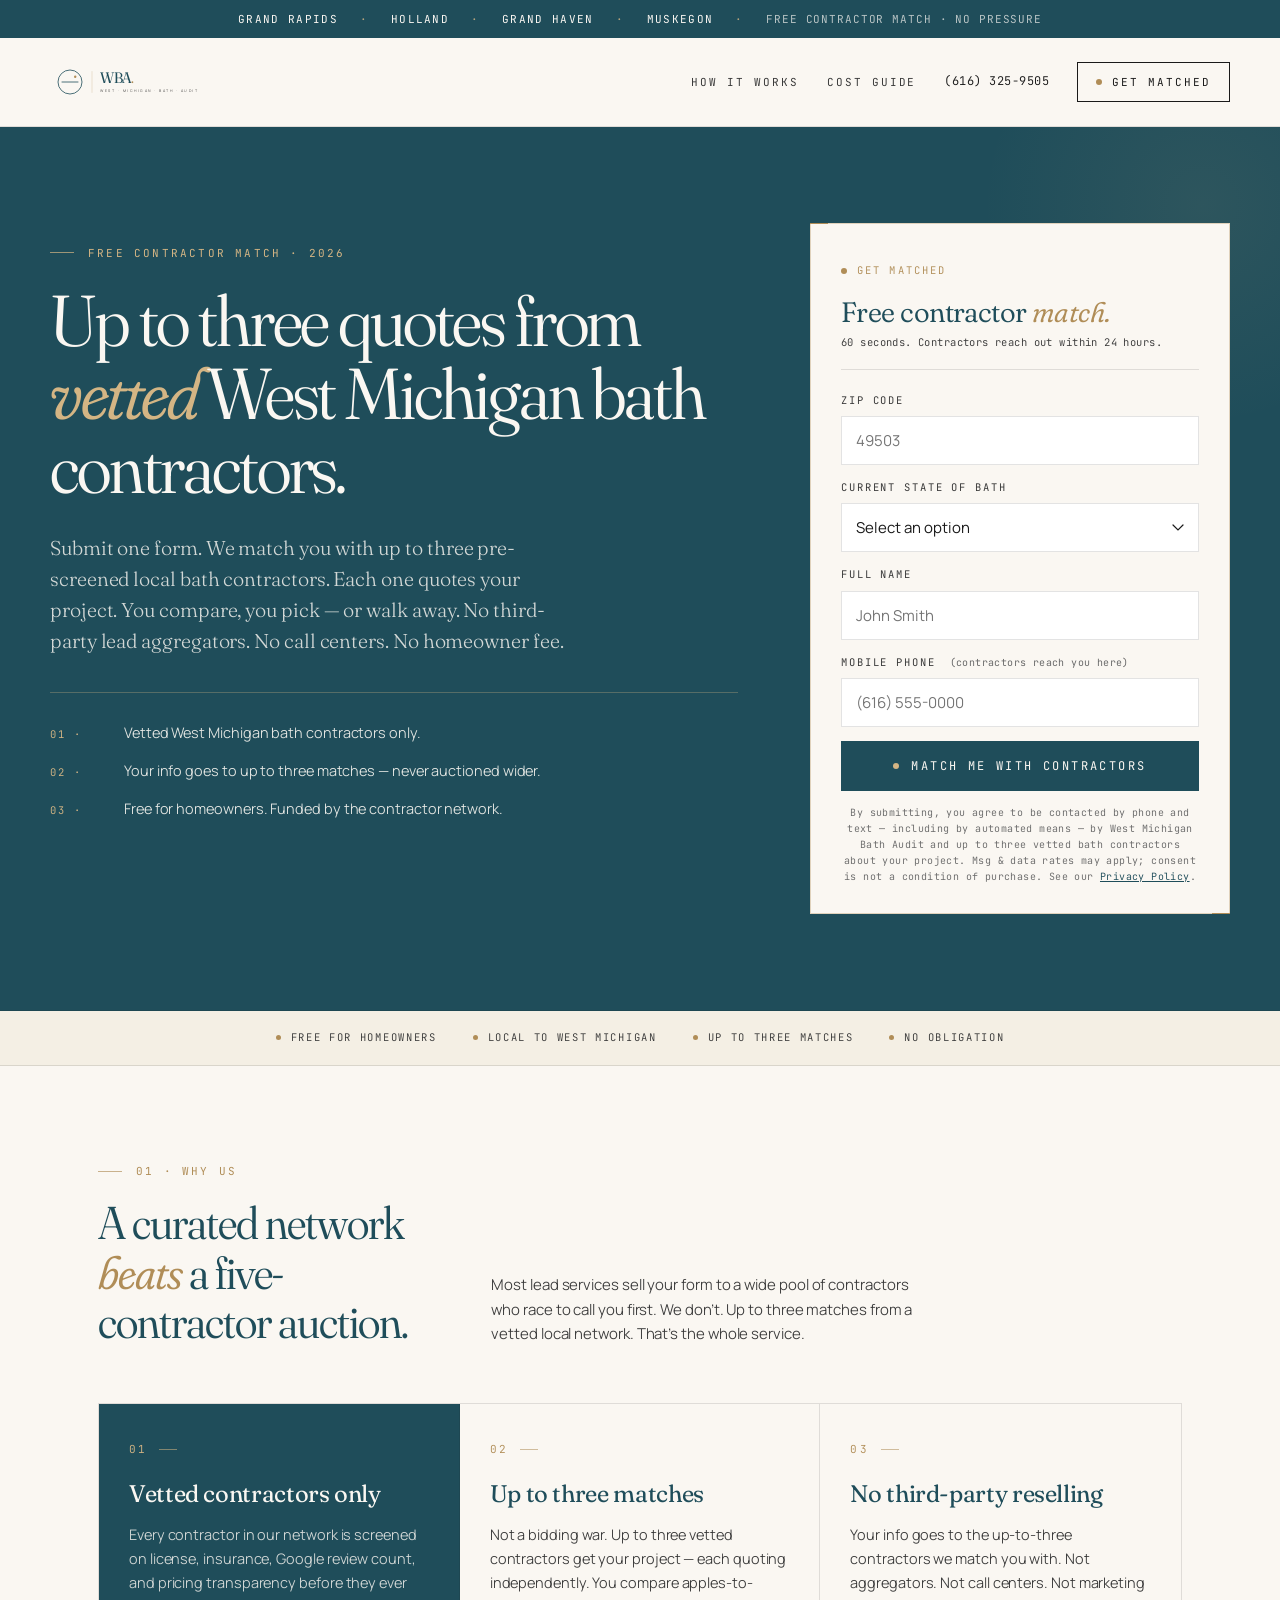
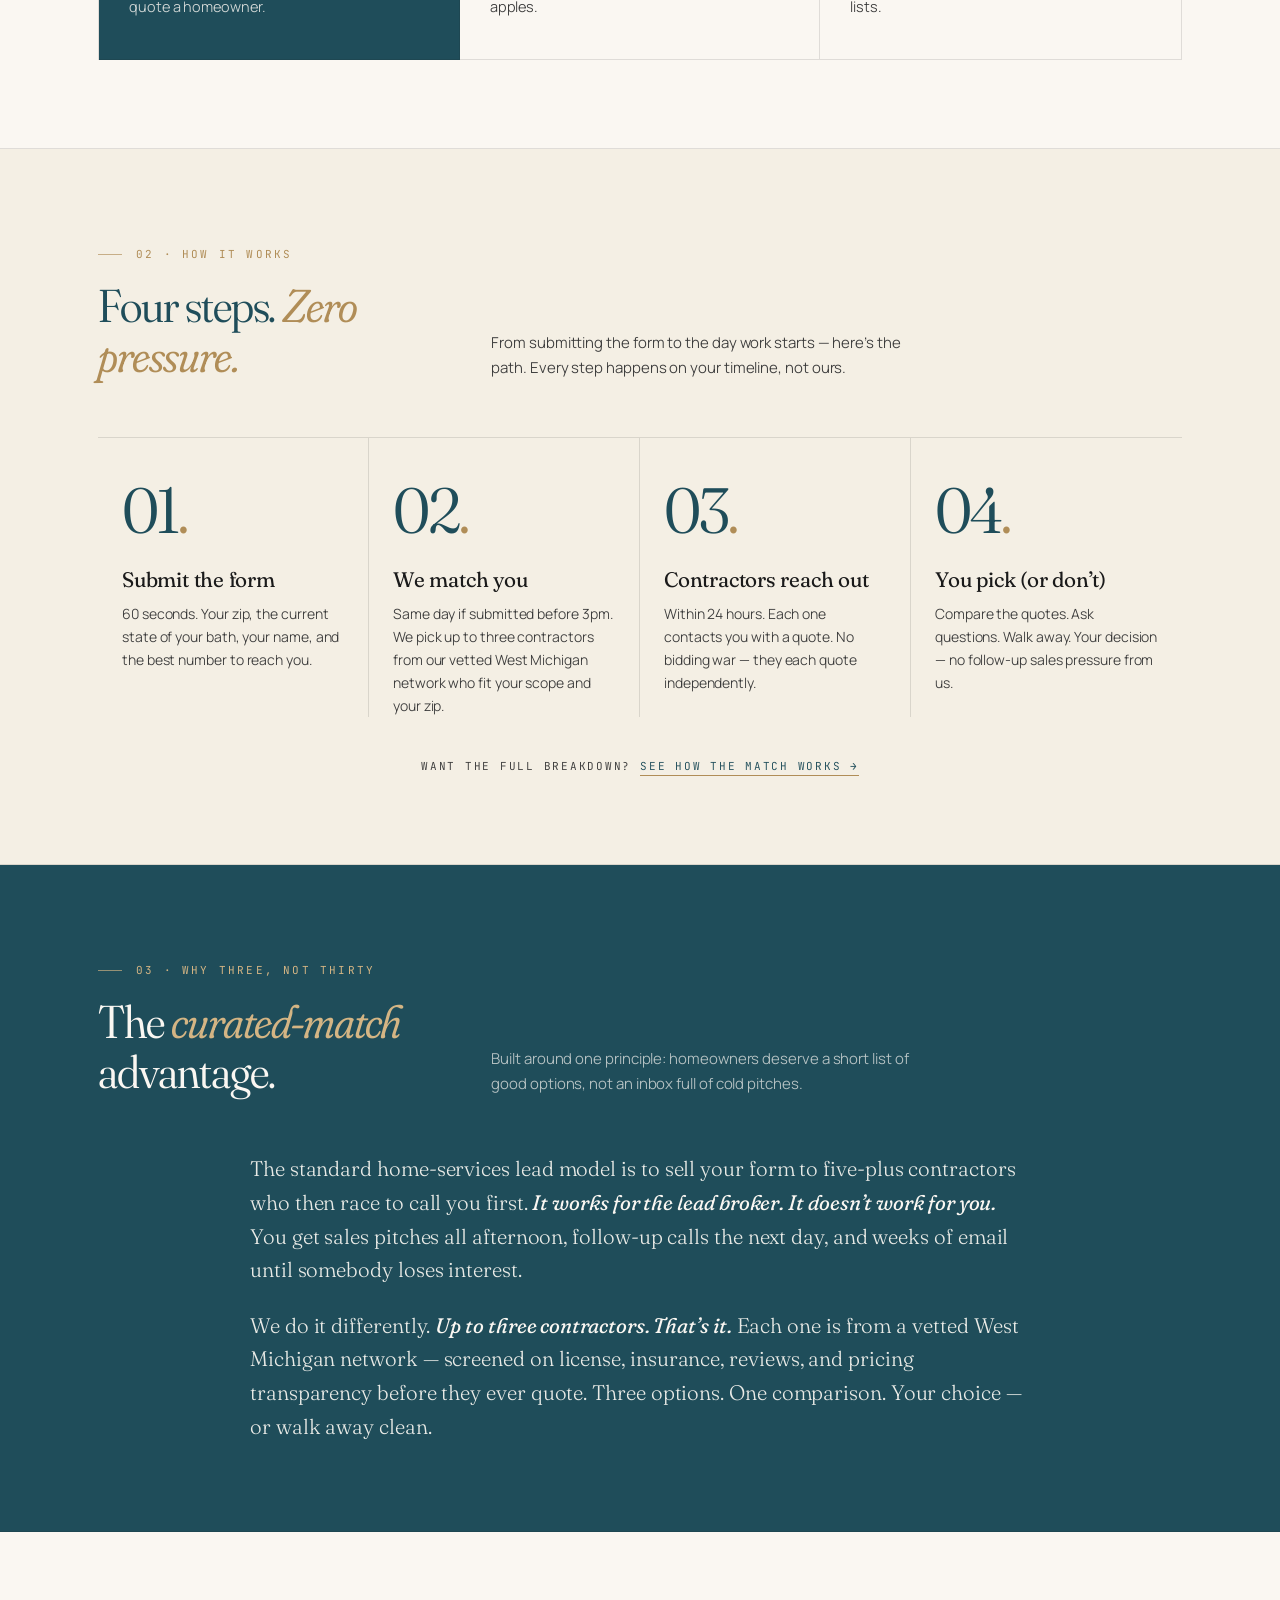
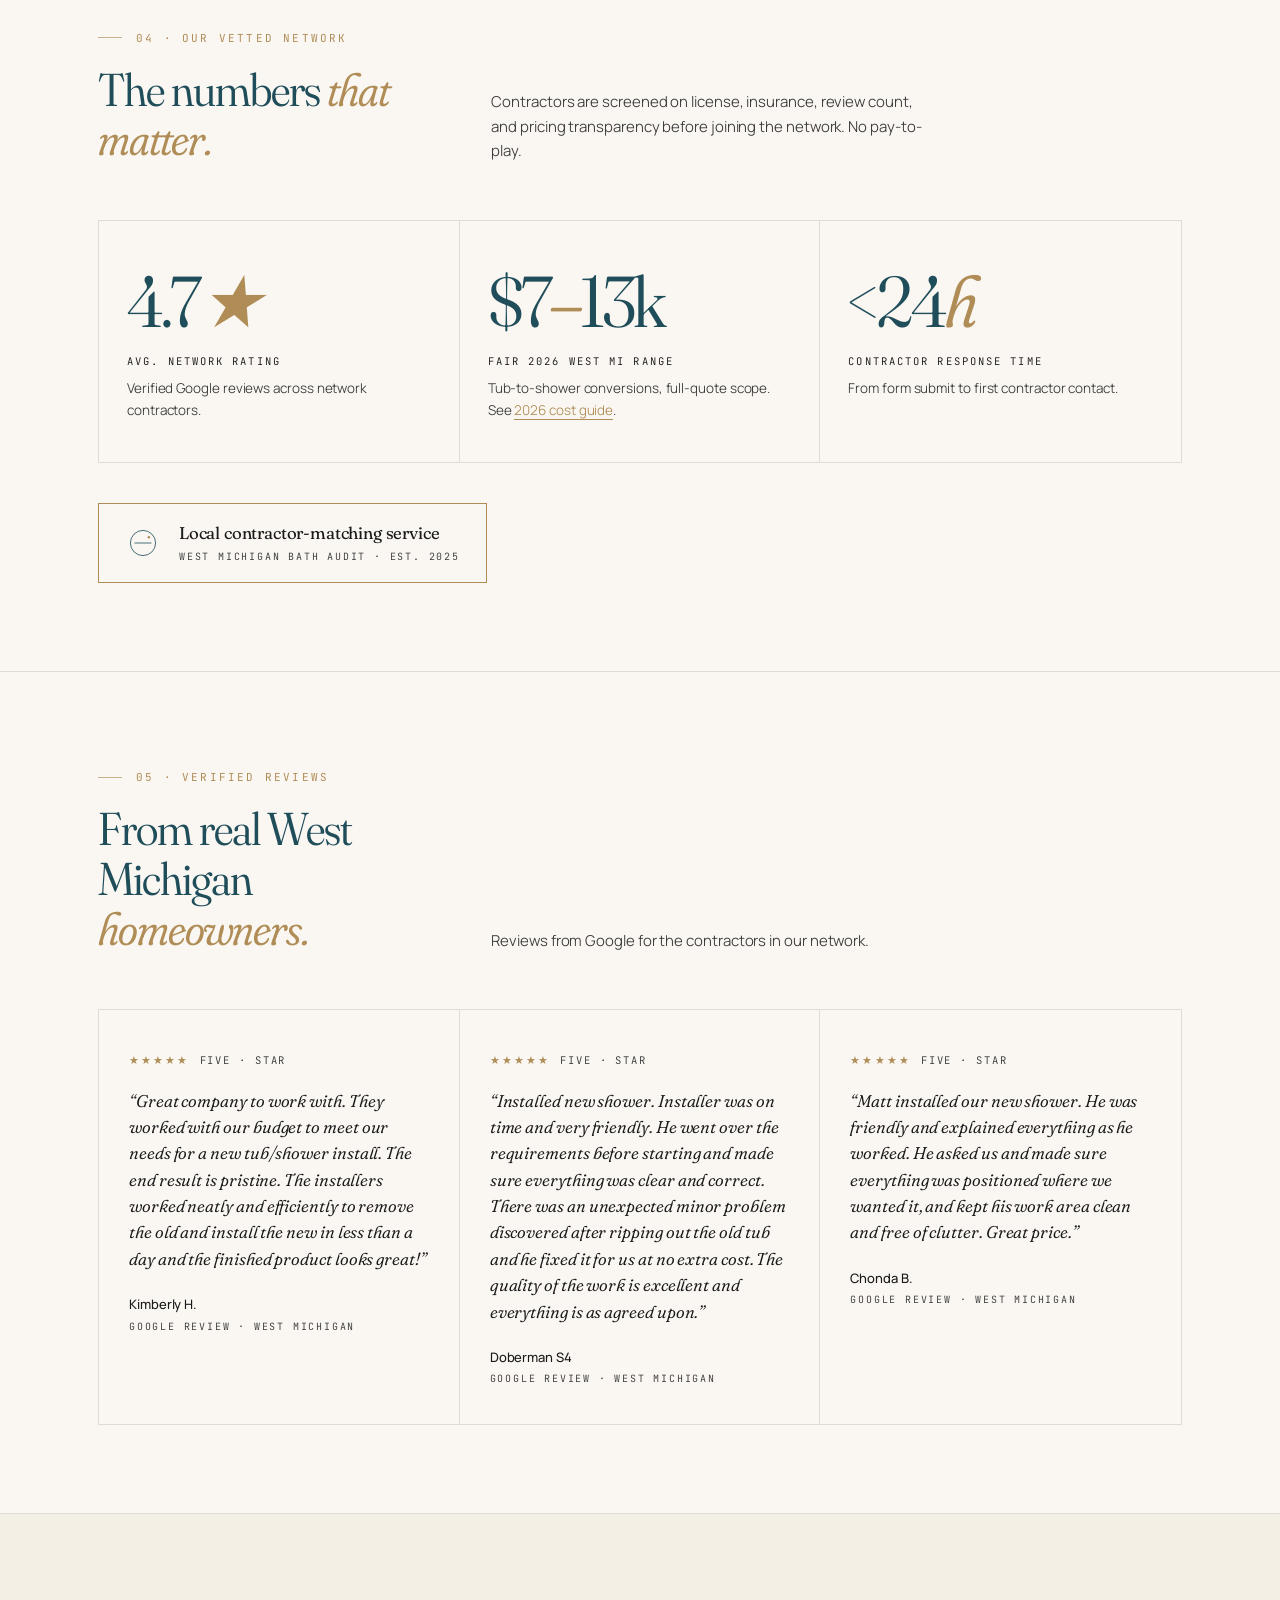
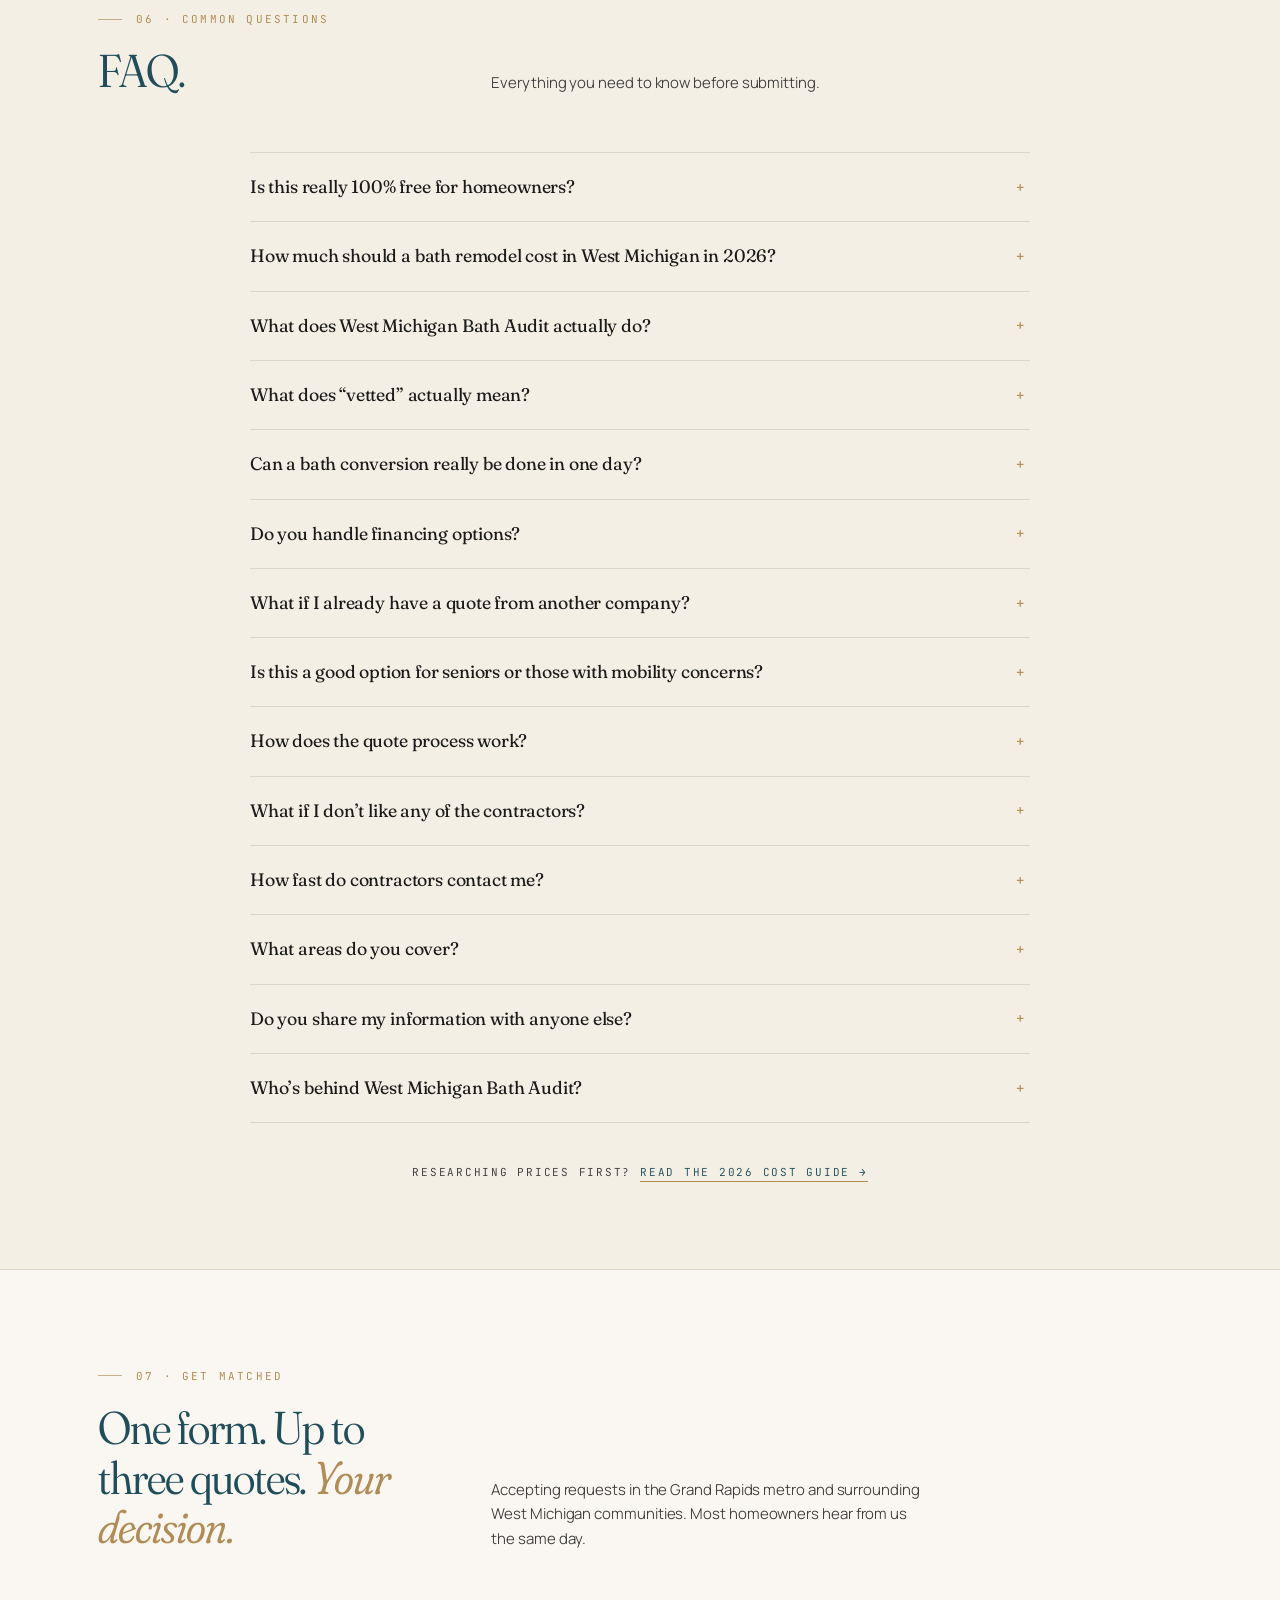
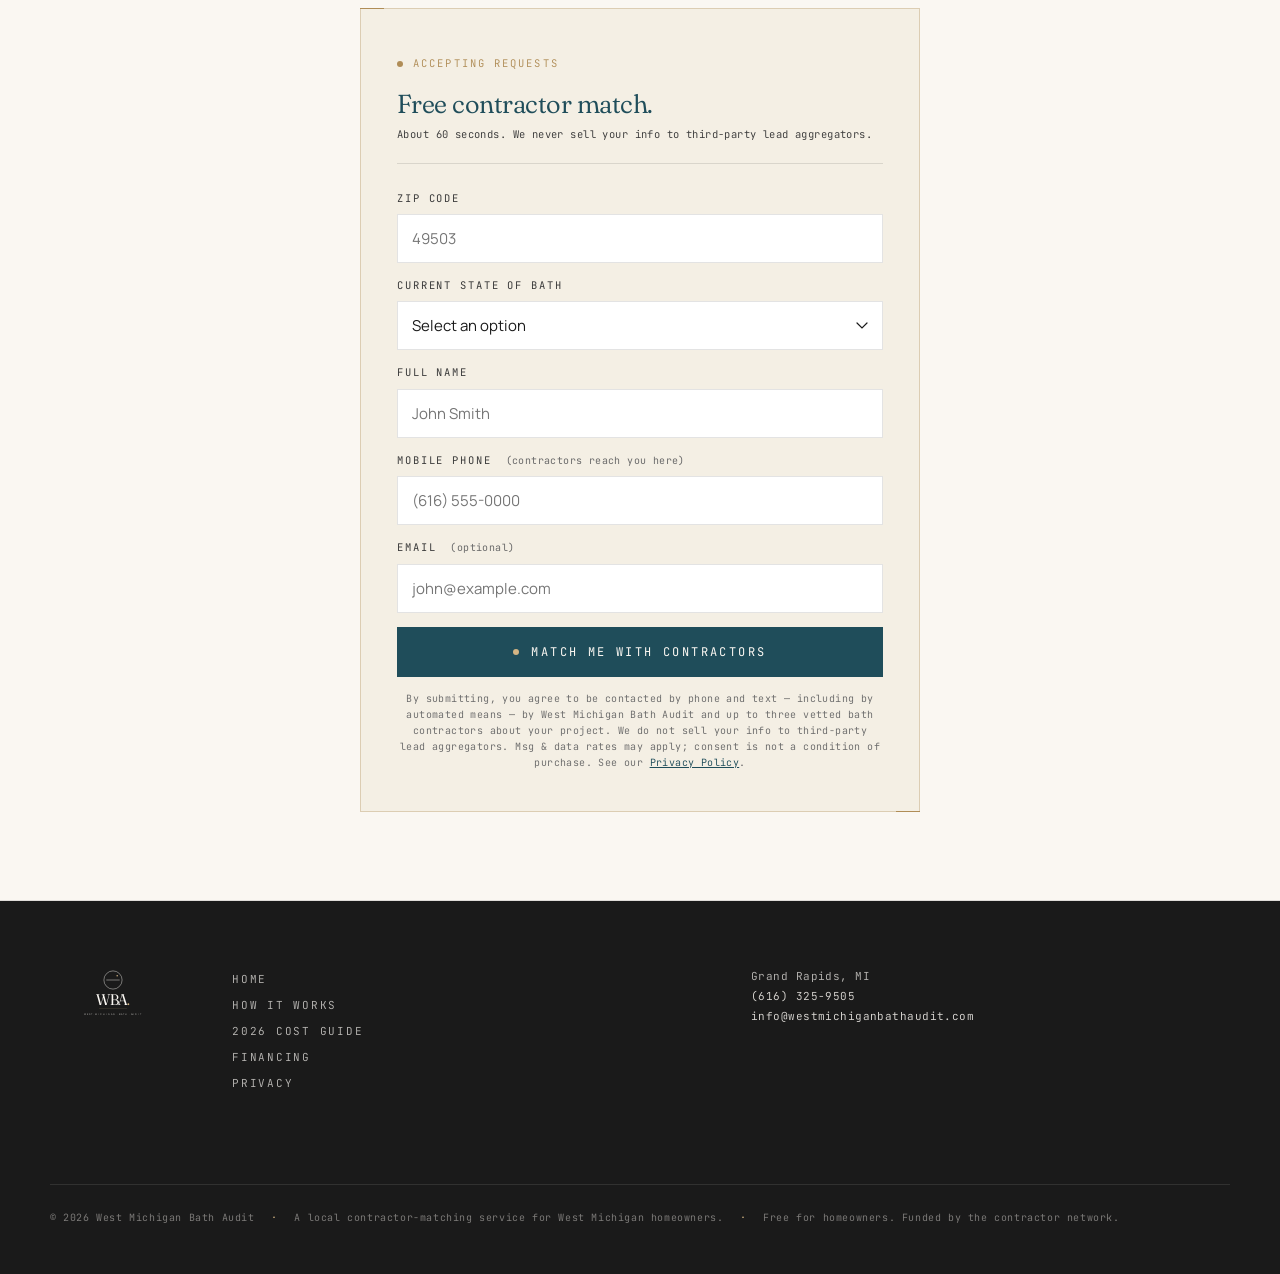
==== commit 65884ff4: "Mobile cleanup: declutter the hero, simplify the top bar Verified with real device emulation (Playwr" ====
--- a/index.html
+++ b/index.html
@@ -64,6 +64,18 @@
     @media (max-width: 920px) {
       .hero { padding: 64px var(--pad-x) 72px; }
       .hero-inner { grid-template-columns: 1fr; gap: 48px; }
+    }
+    @media (max-width: 640px) {
+      /* Declutter the mobile hero: ease the headline, hide the bullet list
+         (it repeats the trust bar just below), tighten the path to the form.
+         Selectors are scoped (.hero .x) to out-specify the base rules that
+         appear later in this stylesheet. */
+      .hero { padding: 44px var(--pad-x) 52px; }
+      .hero .hero-left h1 { font-size: 34px; line-height: 1.08; margin-bottom: 18px; }
+      .hero .hero-desc { font-size: 16px; line-height: 1.5; margin-bottom: 0; }
+      .hero .hero-bullets { display: none; }
+      .hero .hero-inner { gap: 30px; }
+      .hero .hero-inner > * { min-width: 0; }
     }
     .hero-left { padding-top: 12px; }
     .hero .eyebrow { color: var(--brass-light); margin-bottom: 22px; }
@@ -801,7 +813,7 @@
 
   <!-- ALERT BAR -->
   <div class="alert-bar">
-    Grand Rapids <span class="sep">·</span> Holland <span class="sep">·</span> Grand Haven <span class="sep">·</span> Muskegon <span class="sep">·</span> <span class="soft">Free contractor match · No pressure</span>
+    <span class="cities">Grand Rapids <span class="sep">·</span> Holland <span class="sep">·</span> Grand Haven <span class="sep">·</span> Muskegon</span> <span class="sep cities-sep">·</span> <span class="soft">Free contractor match · No pressure</span>
   </div>
 
   <!-- HEADER -->
--- a/wba-brand.css
+++ b/wba-brand.css
@@ -38,7 +38,7 @@
 }
 
 /* -- BASE -------------------------------------------------- */
-html { scroll-behavior: smooth; }
+html { scroll-behavior: smooth; overflow-x: hidden; }
 
 body {
   font-family: var(--sans);
@@ -55,6 +55,8 @@
   -webkit-font-smoothing: antialiased;
   -moz-osx-font-smoothing: grayscale;
   min-height: 100vh;
+  overflow-x: hidden;
+  max-width: 100%;
 }
 
 a { color: var(--teal); }
@@ -93,6 +95,11 @@
 @media (max-width: 640px) {
   .alert-bar { font-size: 10px; padding: 9px 16px; }
   .alert-bar .sep { margin: 0 8px; }
+  /* On phones, drop the city list + its trailing separator — keep only the
+     value tagline so the bar is one clean line instead of a wrapping marquee. */
+  .alert-bar .cities,
+  .alert-bar .cities-sep { display: none; }
+  .alert-bar .soft { letter-spacing: 0.1em; }
 }
 
 /* -- HEADER ------------------------------------------------ */
